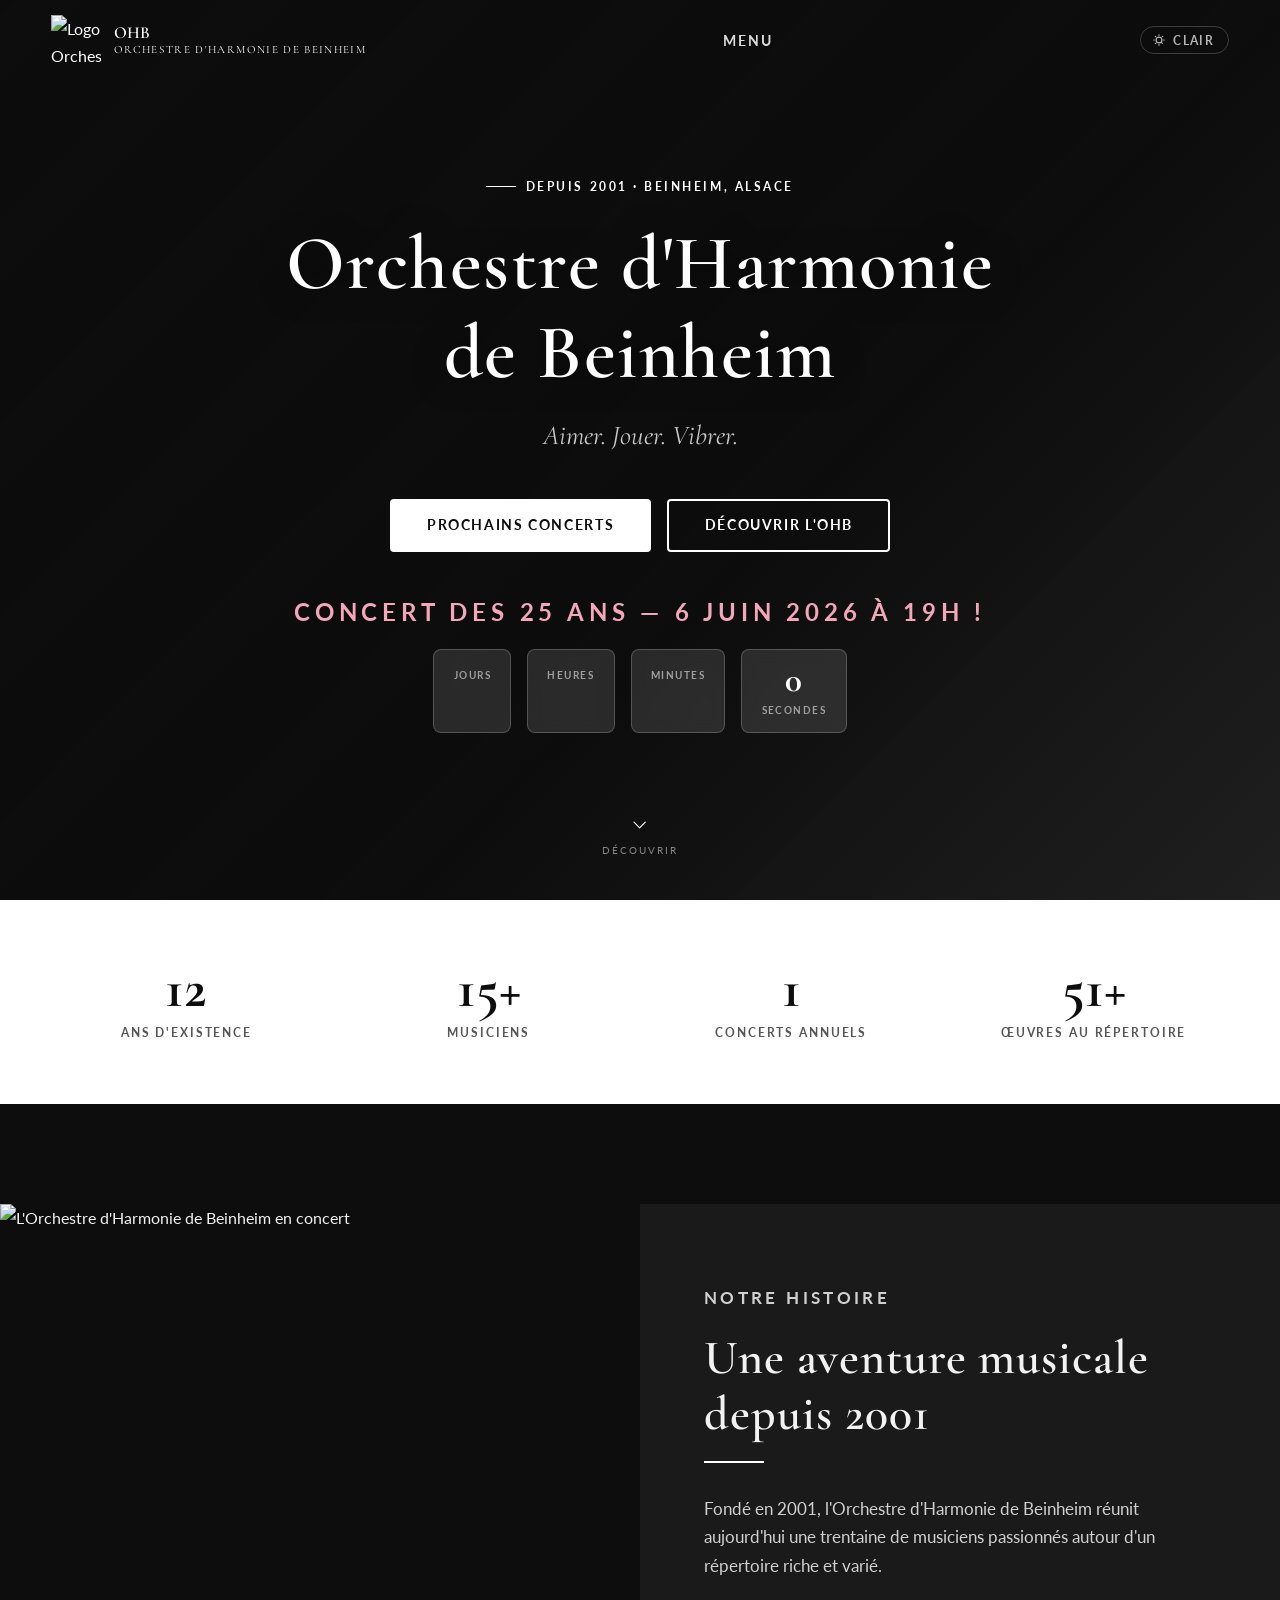
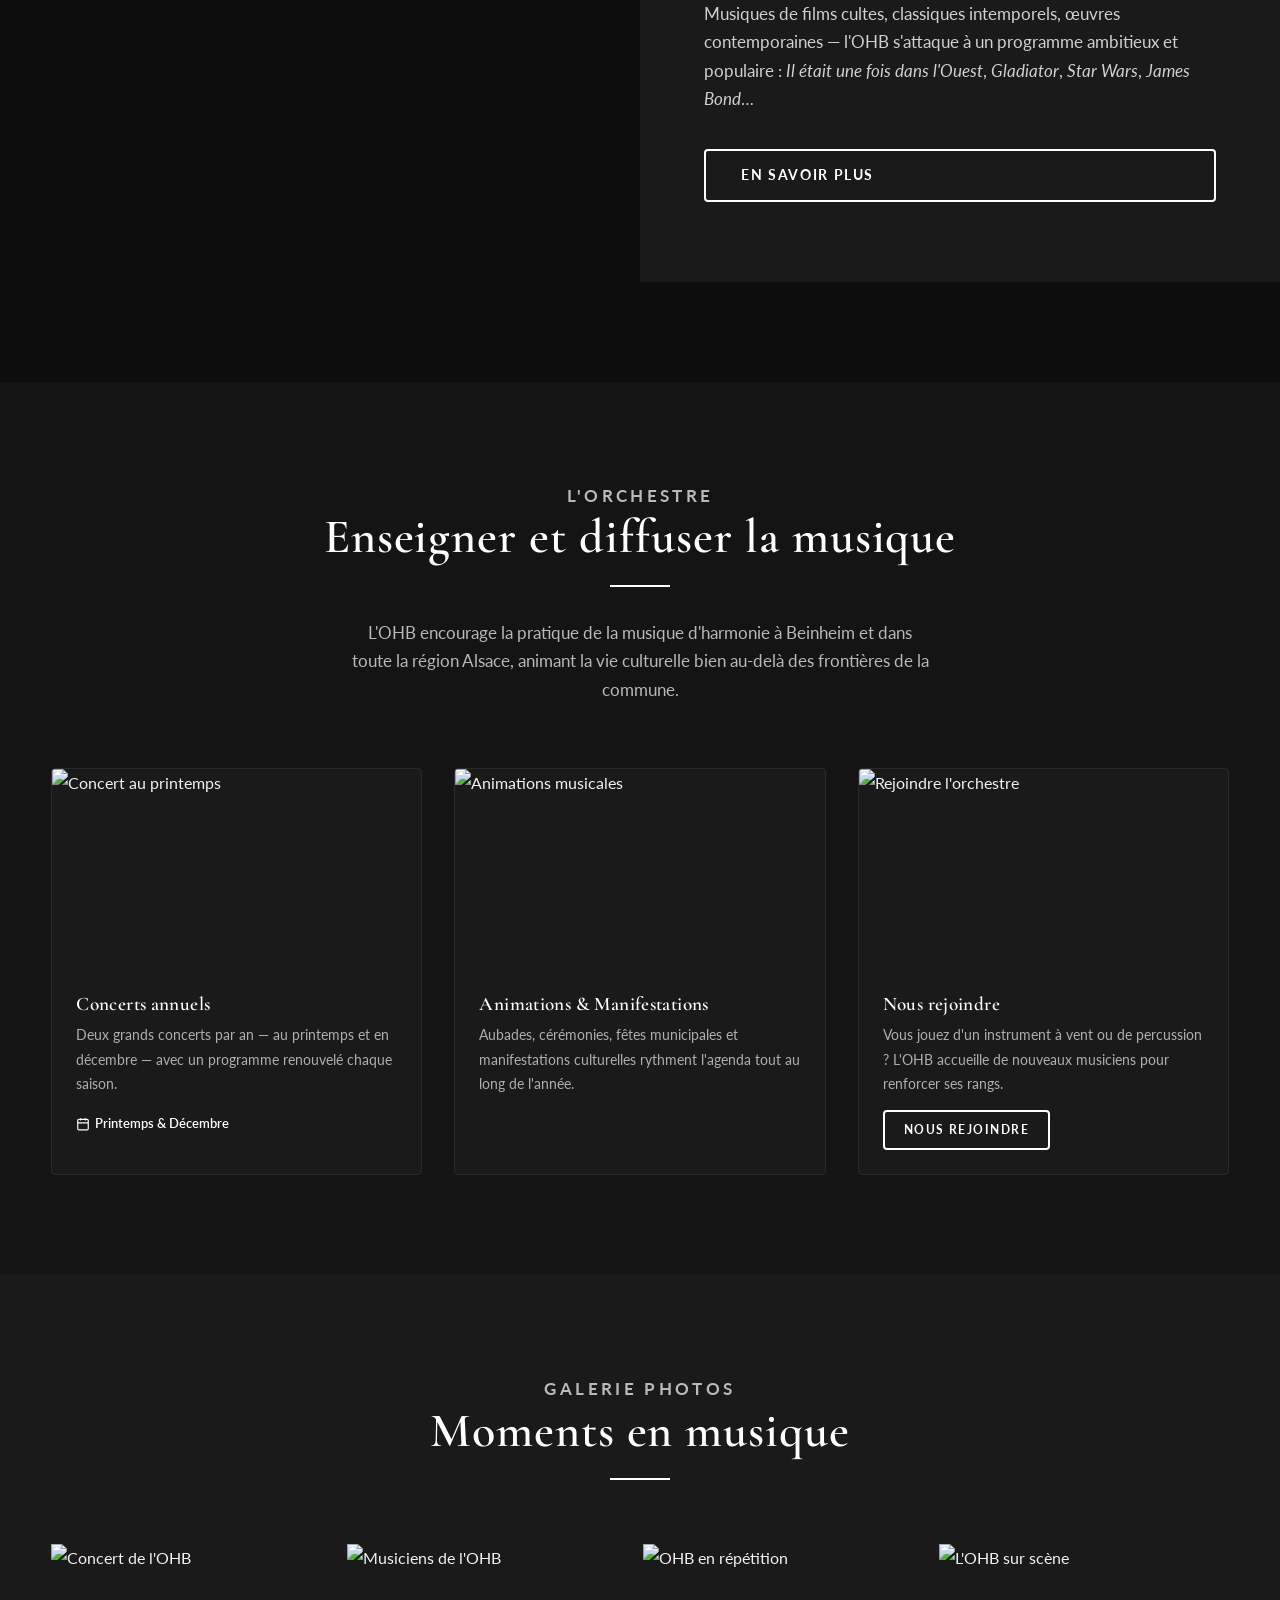
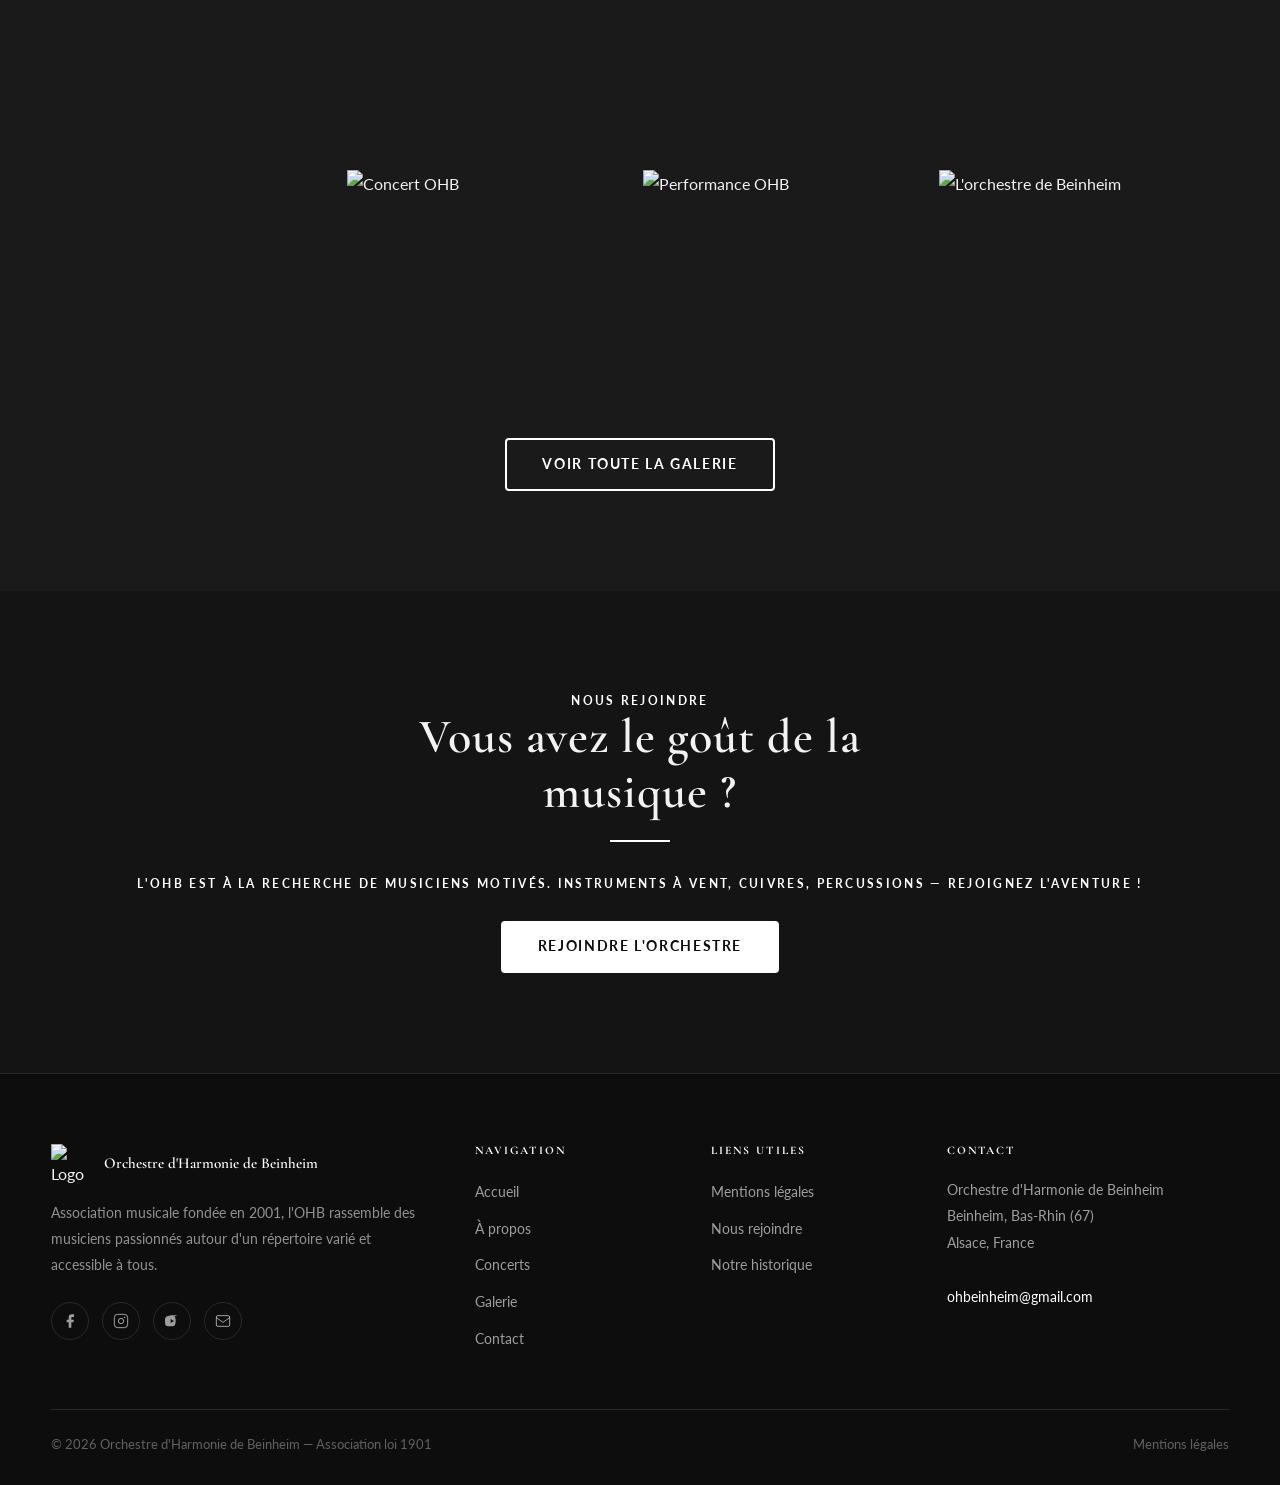
==== html/index.html @ 367e19ec "Adding a counter, centering some elements, etc..." ====
<!DOCTYPE html>
<html lang="fr">
<head>
  <meta charset="UTF-8" />
  <meta name="viewport" content="width=device-width, initial-scale=1.0" />
  <meta name="description" content="Orchestre d'Harmonie de Beinheim – Musique de film, classique et contemporaine depuis 2001. Concerts au printemps et en décembre." />
  <title>Orchestre d'Harmonie de Beinheim</title>
  <link rel="preconnect" href="https://fonts.googleapis.com" />
  <link rel="preconnect" href="https://fonts.gstatic.com" crossorigin />
  <link href="https://fonts.googleapis.com/css2?family=Cormorant+Garamond:ital,wght@0,400;0,600;0,700;1,400;1,600&family=Lato:wght@300;400;700&display=swap" rel="stylesheet" />
  <link rel="stylesheet" href="../css/style.css" />
</head>
<body>

  <!-- NAVIGATION -->
  <nav class="nav" id="nav" aria-label="Navigation principale">
    <div class="nav__inner">
      <a href="index.html" class="nav__logo" aria-label="Accueil OHB">
        <img src="../photos/logo/logo-ohb.png"
             alt="Logo Orchestre d'Harmonie de Beinheim" width="50" height="50" />
        <div class="nav__logo-text">
          OHB
          <span>Orchestre d'Harmonie de Beinheim</span>
        </div>
      </a>
      <ul class="nav__links" role="list">
        
        <li><a href="index.html">Accueil</a></li>
        <li><a href="a-propos.html">À propos</a></li>
        <li><a href="concerts.html">Concerts</a></li>
        <li><a href="oae-oj.html">OAE / OJ</a></li>
        <li><a href="galerie.html">Galerie</a></li>
        <li><a href="benevoles.html">Bénévoles</a></li>
        <li><a href="partenaires.html">Partenaires</a></li>
        <li><a href="dossier-presse.html">Dossier de presse</a></li>
        <li><a href="contact.html">Contact</a></li>
      
      </ul>
      <button class="nav__burger" id="navBurger" aria-label="Menu" aria-expanded="false"></button>

      <button class="theme-toggle" id="themeToggle" aria-label="Changer le thème"><svg id="themeIcon" xmlns="http://www.w3.org/2000/svg" width="14" height="14" fill="none" viewBox="0 0 24 24" 
        stroke-width="2" stroke="currentColor"><path stroke-linecap="round" stroke-linejoin="round" d="M12 3v1m0 16v1m9-9h-1M4 12H3m15.364-6.364-.707.707M6.343 17.657l-.707.707M17.657 17.657l-.707-
        .707M6.343 6.343l-.707-.707M12 7a5 5 0 100 10A5 5 0 0012 7z"/></svg><span id="themeLabel">Clair</span>
      </button>

    </div>
  </nav>
  <div class="nav__mobile" id="mobileMenu" role="dialog" aria-label="Menu mobile">
    <ul>
      
      <li><a href="index.html">Accueil</a></li>
      <li><a href="a-propos.html">À propos</a></li>
      <li><a href="concerts.html">Concerts</a></li>
      <li><a href="oae-oj.html">OAE / OJ</a></li>
      <li><a href="galerie.html">Galerie</a></li>
      <li><a href="benevoles.html">Bénévoles</a></li>
      <li><a href="partenaires.html">Partenaires</a></li>
      <li><a href="dossier-presse.html">Dossier de presse</a></li>
      <li><a href="contact.html">Contact</a></li>
      <li><a href="mentions-legales.html">Mentions légales</a></li>
    
    </ul>
  </div>

  <!-- HERO -->
  <section class="hero" aria-label="Bannière principale">
    <div class="hero__bg" role="img" aria-label="Orchestre en concert"></div>
    <div class="hero__overlay"></div>
    <div class="container">
      <div class="hero__content" style="width:100%;max-width:100%;text-align:center;align-items:center">
        <p class="hero__tag">Depuis 2001 · Beinheim, Alsace</p>
        <h1>Orchestre d'Harmonie<br>de Beinheim</h1>
        <p class="hero__sub">Aimer. Jouer. Vibrer.</p>
        <div class="hero__ctas" style="justify-content:center">
          <a href="concerts.html" class="btn btn--filled">Prochains concerts</a>
          <a href="a-propos.html" class="btn">Découvrir l'OHB</a>
        </div>

        <div id="countdown-hero" style="margin-top:2.5rem;text-align:center">
          <p style="font-size:1.5rem;font-weight:700;letter-spacing:.2em;text-transform:uppercase;
                     color:#F4A7B9;margin-bottom:1rem">
             Concert des 25 ans — 6 juin 2026 à 19h !
          </p>
          <div style="display:flex;gap:1rem;flex-wrap:wrap;justify-content:center">
            <div style="background:rgba(255,255,255,.12);backdrop-filter:blur(8px);border:1px solid rgba(255,255,255,.2);
                        border-radius:8px;padding:.8rem 1.2rem;min-width:70px;text-align:center">
              <div id="cd-jours" style="font-family:var(--ff-display);font-size:2.2rem;font-weight:700;
                                        color:#fff;line-height:1">0</div>
              <div style="font-size:.62rem;font-weight:700;letter-spacing:.15em;text-transform:uppercase;
                          color:rgba(255,255,255,.55);margin-top:.3rem">Jours</div>
            </div>
            <div style="background:rgba(255,255,255,.12);backdrop-filter:blur(8px);border:1px solid rgba(255,255,255,.2);
                        border-radius:8px;padding:.8rem 1.2rem;min-width:70px;text-align:center">
              <div id="cd-heures" style="font-family:var(--ff-display);font-size:2.2rem;font-weight:700;
                                         color:#fff;line-height:1">0</div>
              <div style="font-size:.62rem;font-weight:700;letter-spacing:.15em;text-transform:uppercase;
                          color:rgba(255,255,255,.55);margin-top:.3rem">Heures</div>
            </div>
            <div style="background:rgba(255,255,255,.12);backdrop-filter:blur(8px);border:1px solid rgba(255,255,255,.2);
                        border-radius:8px;padding:.8rem 1.2rem;min-width:70px;text-align:center">
              <div id="cd-minutes" style="font-family:var(--ff-display);font-size:2.2rem;font-weight:700;
                                          color:#fff;line-height:1">0</div>
              <div style="font-size:.62rem;font-weight:700;letter-spacing:.15em;text-transform:uppercase;
                          color:rgba(255,255,255,.55);margin-top:.3rem">Minutes</div>
            </div>
            <div style="background:rgba(255,255,255,.12);backdrop-filter:blur(8px);border:1px solid rgba(255,255,255,.2);
                        border-radius:8px;padding:.8rem 1.2rem;min-width:70px;text-align:center">
              <div id="cd-secondes" style="font-family:var(--ff-display);font-size:2.2rem;font-weight:700;
                                           color:#fff;line-height:1">0</div>
              <div style="font-size:.62rem;font-weight:700;letter-spacing:.15em;text-transform:uppercase;
                          color:rgba(255,255,255,.55);margin-top:.3rem">Secondes</div>
            </div>
        </div>

      </div>
    </div>
    <div class="hero__scroll" aria-hidden="true">
      <svg xmlns="http://www.w3.org/2000/svg" width="18" height="18" fill="none" viewBox="0 0 24 24" stroke-width="1.5" stroke="currentColor"><path stroke-linecap="round" stroke-linejoin="round" d="M19.5 8.25l-7.5 7.5-7.5-7.5"/></svg>
      Découvrir
    </div>
  </section>

  <!-- STATS -->
  <div class="stats">
    <div class="container">
      <div class="stats__grid">
        <div><div class="stat__num" data-target="25" data-suffix="">0</div><div class="stat__label">Ans d'existence</div></div>
        <div><div class="stat__num" data-target="30" data-suffix="+">0</div><div class="stat__label">Musiciens</div></div>
        <div><div class="stat__num" data-target="2" data-suffix="">0</div><div class="stat__label">Concerts annuels</div></div>
        <div><div class="stat__num" data-target="100" data-suffix="+">0</div><div class="stat__label">Œuvres au répertoire</div></div>
      </div>
    </div>
  </div>

  <!-- NOTRE HISTOIRE -->
  <section class="section about-strip" aria-labelledby="histoire-title">
    <div class="about-strip__img">
      <img src="../photos/concerts/concert-01.jpg"
           alt="L'Orchestre d'Harmonie de Beinheim en concert" loading="lazy" />
    </div>
    <div class="about-strip__content">
      <p class="label">Notre histoire</p>
      <h2 id="histoire-title">Une aventure musicale<br>depuis 2001</h2>
      <div class="divider"></div>
      <p>Fondé en 2001, l'Orchestre d'Harmonie de Beinheim réunit aujourd'hui une trentaine de musiciens passionnés autour d'un répertoire riche et varié.</p>
      <p>Musiques de films cultes, classiques intemporels, œuvres contemporaines — l'OHB s'attaque à un programme ambitieux et populaire : <em>Il était une fois dans l'Ouest</em>, <em>Gladiator</em>, <em>Star Wars</em>, <em>James Bond</em>…</p>
      <a href="a-propos.html" class="btn" style="margin-top:1rem">En savoir plus</a>
    </div>
  </section>

  <!-- L'ORCHESTRE -->
  <section class="section section--dark" aria-labelledby="orchestre-title">
    <div class="container">
      <div class="section-header fade-up">
        <p class="label">L'Orchestre</p>
        <h2 id="orchestre-title">Enseigner et diffuser la musique</h2>
        <div class="divider divider--center"></div>
        <p>L'OHB encourage la pratique de la musique d'harmonie à Beinheim et dans toute la région Alsace, animant la vie culturelle bien au-delà des frontières de la commune.</p>
      </div>
      <div class="concerts-preview">
        <article class="concert-card fade-up">
          <div class="concert-card__img">
            <img src="../photos/concerts/concert-05.jpg"
                 alt="Concert au printemps" loading="lazy" />
          </div>
          <div class="concert-card__body">
            <h3>Concerts annuels</h3>
            <p>Deux grands concerts par an — au printemps et en décembre — avec un programme renouvelé chaque saison.</p>
            <div class="concert-card__meta">
              <span>
                <svg xmlns="http://www.w3.org/2000/svg" width="14" height="14" fill="none" viewBox="0 0 24 24" stroke-width="2" stroke="currentColor" aria-hidden="true"><rect x="3" y="4" width="18" height="18" rx="2" ry="2"/><line x1="16" y1="2" x2="16" y2="6"/><line x1="8" y1="2" x2="8" y2="6"/><line x1="3" y1="10" x2="21" y2="10"/></svg>
                Printemps &amp; Décembre
              </span>
            </div>
          </div>
        </article>
        <article class="concert-card fade-up">
          <div class="concert-card__img">
            <img src="../photos/concerts/concert-03.jpg"
                 alt="Animations musicales" loading="lazy" />
          </div>
          <div class="concert-card__body">
            <h3>Animations &amp; Manifestations</h3>
            <p>Aubades, cérémonies, fêtes municipales et manifestations culturelles rythment l'agenda tout au long de l'année.</p>
          </div>
        </article>
        <article class="concert-card fade-up">
          <div class="concert-card__img">
            <img src="../photos/concerts/concert-06.jpg"
                 alt="Rejoindre l'orchestre" loading="lazy" />
          </div>
          <div class="concert-card__body">
            <h3>Nous rejoindre</h3>
            <p>Vous jouez d'un instrument à vent ou de percussion ? L'OHB accueille de nouveaux musiciens pour renforcer ses rangs.</p>
            <a href="a-propos.html#recrutement" class="btn" style="margin-top:.8rem;font-size:.75rem;padding:.5rem 1.2rem">Nous rejoindre</a>
          </div>
        </article>
      </div>
    </div>
  </section>

  <!-- GALERIE APERCU -->
  <section class="section section--dark2" aria-labelledby="galerie-title">
    <div class="container">
      <div class="section-header fade-up">
        <p class="label">Galerie photos</p>
        <h2 id="galerie-title">Moments en musique</h2>
        <div class="divider divider--center"></div>
      </div>
      <div class="gallery-grid" role="list">
        <div class="gallery-item" role="listitem"><img src="../photos/concerts/concert-04.jpg" alt="Concert de l'OHB" loading="lazy" /><div class="gallery-item__overlay" aria-hidden="true"><svg xmlns="http://www.w3.org/2000/svg" width="28" height="28" fill="none" viewBox="0 0 24 24" stroke-width="1.5" stroke="currentColor"><circle cx="11" cy="11" r="8"/><path d="m21 21-4.35-4.35"/><path stroke-linecap="round" d="M11 8v6M8 11h6"/></svg></div></div>
        <div class="gallery-item" role="listitem"><img src="../photos/concerts/concert-02.jpg" alt="Musiciens de l'OHB" loading="lazy" /><div class="gallery-item__overlay" aria-hidden="true"><svg xmlns="http://www.w3.org/2000/svg" width="28" height="28" fill="none" viewBox="0 0 24 24" stroke-width="1.5" stroke="currentColor"><circle cx="11" cy="11" r="8"/><path d="m21 21-4.35-4.35"/><path stroke-linecap="round" d="M11 8v6M8 11h6"/></svg></div></div>
        <div class="gallery-item" role="listitem"><img src="../photos/galerie/galerie-01.jpg" alt="OHB en répétition" loading="lazy" /><div class="gallery-item__overlay" aria-hidden="true"><svg xmlns="http://www.w3.org/2000/svg" width="28" height="28" fill="none" viewBox="0 0 24 24" stroke-width="1.5" stroke="currentColor"><circle cx="11" cy="11" r="8"/><path d="m21 21-4.35-4.35"/><path stroke-linecap="round" d="M11 8v6M8 11h6"/></svg></div></div>
        <div class="gallery-item" role="listitem"><img src="../photos/galerie/galerie-02.jpg" alt="L'OHB sur scène" loading="lazy" /><div class="gallery-item__overlay" aria-hidden="true"><svg xmlns="http://www.w3.org/2000/svg" width="28" height="28" fill="none" viewBox="0 0 24 24" stroke-width="1.5" stroke="currentColor"><circle cx="11" cy="11" r="8"/><path d="m21 21-4.35-4.35"/><path stroke-linecap="round" d="M11 8v6M8 11h6"/></svg></div></div>
        <div class="gallery-item" role="listitem"><img src="../photos/galerie/galerie-03.jpg" alt="Concert OHB" loading="lazy" /><div class="gallery-item__overlay" aria-hidden="true"><svg xmlns="http://www.w3.org/2000/svg" width="28" height="28" fill="none" viewBox="0 0 24 24" stroke-width="1.5" stroke="currentColor"><circle cx="11" cy="11" r="8"/><path d="m21 21-4.35-4.35"/><path stroke-linecap="round" d="M11 8v6M8 11h6"/></svg></div></div>
        <div class="gallery-item" role="listitem"><img src="../photos/galerie/galerie-04.jpg" alt="Performance OHB" loading="lazy" /><div class="gallery-item__overlay" aria-hidden="true"><svg xmlns="http://www.w3.org/2000/svg" width="28" height="28" fill="none" viewBox="0 0 24 24" stroke-width="1.5" stroke="currentColor"><circle cx="11" cy="11" r="8"/><path d="m21 21-4.35-4.35"/><path stroke-linecap="round" d="M11 8v6M8 11h6"/></svg></div></div>
        <div class="gallery-item" role="listitem"><img src="../photos/galerie/galerie-05.jpg" alt="L'orchestre de Beinheim" loading="lazy" /><div class="gallery-item__overlay" aria-hidden="true"><svg xmlns="http://www.w3.org/2000/svg" width="28" height="28" fill="none" viewBox="0 0 24 24" stroke-width="1.5" stroke="currentColor"><circle cx="11" cy="11" r="8"/><path d="m21 21-4.35-4.35"/><path stroke-linecap="round" d="M11 8v6M8 11h6"/></svg></div></div>
      </div>
      <div style="text-align:center;margin-top:3rem" class="fade-up">
        <a href="galerie.html" class="btn">Voir toute la galerie</a>
      </div>
    </div>
  </section>

  <!-- CTA RECRUTEMENT -->
  <section class="section section--dark">
    <div class="container fade-up" style="text-align:center">
      <p class="label">Nous rejoindre</p>
      <h2 style="max-width:500px;margin:0 auto">Vous avez le goût de la musique ?</h2>
      <div class="divider divider--center"></div>
      <p class="label">L'OHB est à la recherche de musiciens motivés. Instruments à vent, cuivres, percussions — rejoignez l'aventure !</p><br>
      <a href="a-propos.html#recrutement" class="btn btn--filled">Rejoindre l'orchestre</a>
    </div>
  </section>

  <!-- LIGHTBOX -->
  <div class="lightbox" id="lightbox" role="dialog" aria-modal="true" aria-label="Visionneuse photo">
    <button class="lightbox__close" id="lbClose" aria-label="Fermer">✕</button>
    <button class="lightbox__prev" id="lbPrev" aria-label="Photo précédente">&#8592;</button>
    <img class="lightbox__img" id="lbImg" src="" alt="Photo agrandie" />
    <button class="lightbox__next" id="lbNext" aria-label="Photo suivante">&#8594;</button>
  </div>

  <!-- FOOTER -->
  <footer class="footer">
    <div class="container">
      <div class="footer__grid">
        <div class="footer__brand">
          <div class="footer__logo">
            <img src="../photos/logo/logo-ohb.png" alt="Logo OHB" width="40" height="40" />
            <span class="footer__logo-text">Orchestre d'Harmonie de Beinheim</span>
          </div>
          <p>Association musicale fondée en 2001, l'OHB rassemble des musiciens passionnés autour d'un répertoire varié et accessible à tous.</p>
          <div class="footer__socials">
            <a href="https://www.facebook.com/OHBeinheim/" class="footer__social-link" aria-label="Facebook"><svg xmlns="http://www.w3.org/2000/svg" width="16" height="16" fill="currentColor" viewBox="0 0 24 24" aria-hidden="true"><path d="M18 2h-3a5 5 0 00-5 5v3H7v4h3v8h4v-8h3l1-4h-4V7a1 1 0 011-1h3z"/></svg></a>
            <a href="https://www.instagram.com/ohbeinheim/" class="footer__social-link" aria-label="Instagram"><svg xmlns="http://www.w3.org/2000/svg" width="16" height="16" fill="none" viewBox="0 0 24 24" stroke-width="1.5" stroke="currentColor" aria-hidden="true"><rect x="2" y="2" width="20" height="20" rx="5"/><circle cx="12" cy="12" r="4"/><circle cx="17.5" cy="6.5" r=".5" fill="currentColor"/></svg></a>
            <a href="https://www.youtube.com/@orchestredharmoniedebeinhe8247" class="footer__social-link" aria-label="YouTube"><svg xmlns="http://www.w3.org/2000/svg" width="16" height="16" fill="currentColor" viewBox="0 0 24 24" aria-hidden="true"><path d="M19.8 4.2c-1.1-.8-2.3-.8-5.8-.8s-4.7 0-5.8.8C2.3 5 1.5 6.7 1.5 12s.8 7 2.2 7c1.1.8 2.3.8 5.8.8s4.7 0 5.8-.8c1.4-.8 2.2-3.6 2.2-7s-.8-7-2.2-7zM10 15V9l5 3-5 3z"/></svg></a>
            <a href="mailto:ohbeinheim@gmail.com" class="footer__social-link" aria-label="Email"><svg xmlns="http://www.w3.org/2000/svg" width="16" height="16" fill="none" viewBox="0 0 24 24" stroke-width="1.5" stroke="currentColor" aria-hidden="true"><rect x="2" y="4" width="20" height="16" rx="2"/><path d="m22 7-10 7L2 7"/></svg></a>
          </div>
        </div>
        <div>
          <h4>Navigation</h4>
          <ul>
            <li><a href="index.html">Accueil</a></li>
            <li><a href="a-propos.html">À propos</a></li>
            <li><a href="concerts.html">Concerts</a></li>
            <li><a href="galerie.html">Galerie</a></li>
            <li><a href="contact.html">Contact</a></li>
          </ul>
        </div>
        <div>
          <h4>Liens utiles</h4>
          <ul>
            <li><a href="mentions-legales.html">Mentions légales</a></li>
            <li><a href="a-propos.html#recrutement">Nous rejoindre</a></li>
            <li><a href="a-propos.html#historique">Notre historique</a></li>
          </ul>
        </div>
        <div class="footer__address">
          <h4>Contact</h4>
          <p>Orchestre d'Harmonie de Beinheim<br>Beinheim, Bas-Rhin (67)<br>Alsace, France<br><br><a href="mailto:ohbeinheim@gmail.com">ohbeinheim@gmail.com</a></p>
        </div>
      </div>
      <div class="footer__bottom">
        <p>&copy; 2026 Orchestre d'Harmonie de Beinheim — Association loi 1901</p>
        <p><a href="mentions-legales.html">Mentions légales</a></p>
      </div>
    </div>
  </footer>

  <script src="../js/main.js" defer></script>
</body>
</html>
---- css/style.css ----
/* ============================================================
   ORCHESTRE D'HARMONIE DE BEINHEIM — style.css
   Design: Luxe classique / Noir profond + Blanc / Cormorant + Lato
   ============================================================ */

/* ─── 1. VARIABLES & RESET ─────────────────────────────────── */
:root {
  --gold:       #FFFFFF;
  --gold-light: #E8E8E8;
  --gold-pale:  #C8C8C8;
  --noir:       #0D0D0D;
  --dark:       #141414;
  --dark-2:     #1A1A1A;
  --dark-3:     #2A2A2A;
  --mid:        #5A5A5A;
  --light:      #F2F2F2;
  --white:      #FFFFFF;
  --red-accent: #8B1A1A;

  --ff-display: 'Cormorant Garamond', Georgia, serif;
  --ff-body:    'Lato', 'Helvetica Neue', sans-serif;
  --ff-mono:    'Courier New', monospace;

  --shadow-gold: 0 4px 30px rgba(255,255,255,.08);
  --shadow-sm:   0 2px 12px rgba(0,0,0,.4);
  --shadow-lg:   0 8px 40px rgba(0,0,0,.6);

  --radius: 4px;
  --nav-h: 80px;
  --transition: .35s cubic-bezier(.4,0,.2,1);

  /* Variable pour les textes inline rgba(255,255,255,X) */
  --txt-rgb: 255,255,255;
}

*,*::before,*::after { box-sizing: border-box; margin: 0; padding: 0; }

html {
  scroll-behavior: smooth;
  font-size: 16px;
}

body {
  background: var(--noir);
  color: var(--light);
  font-family: var(--ff-body);
  line-height: 1.7;
  overflow-x: hidden;
}

img { max-width: 100%; height: auto; display: block; }
a  { color: var(--gold); text-decoration: none; transition: color var(--transition); }
a:hover { color: var(--gold-light); }

/* ─── 2. TYPOGRAPHY ─────────────────────────────────────────── */
h1,h2,h3,h4,h5 {
  font-family: var(--ff-display);
  font-weight: 600;
  line-height: 1.15;
  letter-spacing: .02em;
}

h1 { font-size: clamp(2.8rem, 6vw, 5.5rem); }
h2 { font-size: clamp(1.9rem, 4vw, 3rem); }
h3 { font-size: clamp(1.3rem, 2.5vw, 1.8rem); }
h4 { font-size: 1.2rem; }

.label {
  font-size: .72rem;
  font-weight: 700;
  letter-spacing: .2em;
  text-transform: uppercase;
  color: var(--gold);
}

/* ─── 3. UTILITY ────────────────────────────────────────────── */
.container {
  width: min(1200px, 92vw);
  margin: 0 auto;
}

.section {
  padding: 100px 0;
}

.section--dark  { background: var(--dark); }
.section--dark2 { background: var(--dark-2); }

.btn {
  display: inline-block;
  padding: .8rem 2.2rem;
  font-family: var(--ff-body);
  font-size: .85rem;
  font-weight: 700;
  letter-spacing: .12em;
  text-transform: uppercase;
  border: 2px solid var(--gold);
  color: var(--gold);
  background: transparent;
  cursor: pointer;
  transition: all var(--transition);
  border-radius: var(--radius);
}
.btn:hover {
  background: var(--gold);
  color: var(--noir);
}
.btn--filled {
  background: var(--gold);
  color: var(--noir);
}
.btn--filled:hover {
  background: var(--gold-light);
  border-color: var(--gold-light);
  color: var(--noir);
}

.divider {
  width: 60px;
  height: 2px;
  background: var(--gold);
  margin: 1.2rem 0 2rem;
}
.divider--center { margin: 1.2rem auto 2rem; }

/* ─── 4. NAVIGATION ─────────────────────────────────────────── */
.nav {
  position: fixed;
  top: 0; left: 0; right: 0;
  z-index: 1000;
  height: var(--nav-h);
  display: flex;
  align-items: center;
  transition: background var(--transition), box-shadow var(--transition);
}
.nav.scrolled {
  background: rgba(13,13,13,.97);
  box-shadow: 0 2px 20px rgba(0,0,0,.5);
}

.nav__inner {
  display: flex;
  align-items: center;
  justify-content: space-between;
  width: min(1200px, 92vw);
  margin: 0 auto;
}

.nav__logo {
  display: flex;
  align-items: center;
  gap: .8rem;
}
.nav__logo img {
  width: 50px;
  height: 50px;
  object-fit: contain;
}
.nav__logo-text {
  font-family: var(--ff-display);
  font-size: 1.05rem;
  font-weight: 600;
  color: var(--white);
  line-height: 1.2;
}
.nav__logo-text span {
  display: block;
  font-size: .7rem;
  font-weight: 400;
  color: var(--gold);
  letter-spacing: .12em;
  text-transform: uppercase;
}

/* Liens desktop — masqués, hamburger partout */
.nav__links {
  display: none;
}

/* Burger — toujours visible */
.nav__burger {
  display: flex;
  flex-direction: row;
  align-items: center;
  gap: 10px;
  cursor: pointer;
  padding: 8px;
  background: none;
  border: none;
  z-index: 1001;
  position: relative;
}
.nav__burger::after {
  content: 'Menu';
  font-family: var(--ff-body);
  font-size: .9rem;
  font-weight: 700;
  letter-spacing: .15em;
  text-transform: uppercase;
  color: rgba(255,255,255,.85);
  transition: color var(--transition);
}
.nav__burger:hover::after,
.nav__burger.open::after {
  color: var(--gold);
}
/* Les spans (les 3 traits) dans leur propre colonne */
.nav__burger__lines {
  display: flex;
  flex-direction: column;
  gap: 5px;
}
.nav__burger span {
  display: block;
  width: 26px;
  height: 2px;
  background: var(--light);
  transition: all var(--transition);
}
.nav__burger.open span:nth-child(1) { transform: rotate(45deg) translate(5px,5px); }
.nav__burger.open span:nth-child(2) { opacity: 0; }
.nav__burger.open span:nth-child(3) { transform: rotate(-45deg) translate(5px,-5px); }

/* Menu plein écran */
.nav__mobile {
  display: none;
  position: fixed;
  top: 0;
  left: 0; right: 0; bottom: 0;
  background: rgba(13,13,13,.98);
  backdrop-filter: blur(12px);
  -webkit-backdrop-filter: blur(12px);
  z-index: 999;
  padding: calc(var(--nav-h) + 2rem) 2rem 3rem;
  overflow-y: auto;
  flex-direction: column;
  justify-content: center;
  align-items: center;
}
.nav__mobile.open {
  display: flex;
}
.nav__mobile ul {
  list-style: none;
  display: flex;
  flex-direction: column;
  gap: 0;
  width: 100%;
  max-width: 420px;
  text-align: center;
}
.nav__mobile li {
  border-bottom: 1px solid rgba(255,255,255,.06);
}
.nav__mobile li:first-child {
  border-top: 1px solid rgba(255,255,255,.06);
}
.nav__mobile a {
  display: block;
  color: rgba(255,255,255,.75);
  font-size: 1rem;
  font-weight: 600;
  letter-spacing: .1em;
  text-transform: uppercase;
  padding: 1.1rem 1rem;
  transition: color var(--transition), background var(--transition), padding-left var(--transition);
}
.nav__mobile a:hover,
.nav__mobile a.active {
  color: var(--gold);
  background: rgba(255,255,255,.03);
  padding-left: 1.5rem;
}

/* Animation d'entrée des items */
.nav__mobile.open li {
  animation: slideInItem .3s ease both;
}
.nav__mobile.open li:nth-child(1)  { animation-delay: .05s; }
.nav__mobile.open li:nth-child(2)  { animation-delay: .09s; }
.nav__mobile.open li:nth-child(3)  { animation-delay: .13s; }
.nav__mobile.open li:nth-child(4)  { animation-delay: .17s; }
.nav__mobile.open li:nth-child(5)  { animation-delay: .21s; }
.nav__mobile.open li:nth-child(6)  { animation-delay: .25s; }
.nav__mobile.open li:nth-child(7)  { animation-delay: .29s; }
.nav__mobile.open li:nth-child(8)  { animation-delay: .33s; }
.nav__mobile.open li:nth-child(9)  { animation-delay: .37s; }
.nav__mobile.open li:nth-child(10) { animation-delay: .41s; }

@keyframes slideInItem {
  from { opacity: 0; transform: translateY(14px); }
  to   { opacity: 1; transform: translateY(0); }
}

/* ─── 5. HERO ────────────────────────────────────────────────── */
.hero {
  position: relative;
  height: 100vh;
  min-height: 600px;
  display: flex;
  align-items: center;
  overflow: hidden;
}

.hero__bg {
  position: absolute;
  inset: 0;
  background-image: url('../photos/concerts/concert-03.jpg');
  background-size: cover;
  background-position: center top;
  filter: brightness(.45);
  transform: scale(1.05);
  animation: heroZoom 12s ease-out forwards;
}
@keyframes heroZoom {
  to { transform: scale(1); }
}

.hero__overlay {
  position: absolute;
  inset: 0;
  background: linear-gradient(135deg, rgba(13,13,13,.7) 0%, rgba(13,13,13,.2) 60%, rgba(255,255,255,.08) 100%);
}

.hero__content {
  position: relative;
  z-index: 2;
  max-width: 800px;
}

.hero__tag {
  display: inline-flex;
  align-items: center;
  gap: .6rem;
  font-size: .72rem;
  font-weight: 700;
  letter-spacing: .22em;
  text-transform: uppercase;
  color: var(--gold);
  margin-bottom: 1.5rem;
  opacity: 0;
  animation: fadeUp .6s .3s ease forwards;
}
.hero__tag::before {
  content: '';
  display: inline-block;
  width: 30px;
  height: 1px;
  background: var(--gold);
}

.hero h1 {
  color: var(--white);
  opacity: 0;
  animation: fadeUp .7s .5s ease forwards;
  text-shadow: 0 2px 30px rgba(0,0,0,.5);
}

.hero__sub {
  font-family: var(--ff-display);
  font-size: clamp(1.2rem, 2.5vw, 1.7rem);
  font-style: italic;
  color: var(--gold-pale);
  margin: 1rem 0 2.5rem;
  opacity: 0;
  animation: fadeUp .7s .7s ease forwards;
}

.hero__ctas {
  display: flex;
  gap: 1rem;
  flex-wrap: wrap;
  opacity: 0;
  animation: fadeUp .7s .9s ease forwards;
}

.hero__scroll {
  position: absolute;
  bottom: 2.5rem;
  left: 50%;
  transform: translateX(-50%);
  display: flex;
  flex-direction: column;
  align-items: center;
  gap: .5rem;
  font-size: .65rem;
  letter-spacing: .2em;
  text-transform: uppercase;
  color: rgba(255,255,255,.5);
  animation: bounce 2s 2s infinite;
}
.hero__scroll svg { stroke: var(--gold); }
@keyframes bounce {
  0%,100% { transform: translateX(-50%) translateY(0); }
  50%      { transform: translateX(-50%) translateY(8px); }
}

/* ─── 6. SECTION HEADERS ─────────────────────────────────────── */
.section-header {
  text-align: center;
  margin-bottom: 4rem;
}
.section-header h2 { color: var(--white); }
.section-header p {
  max-width: 580px;
  margin: 0 auto;
  color: rgba(255,255,255,.7);
  font-size: 1.05rem;
}

/* ─── 7. ABOUT STRIP ─────────────────────────────────────────── */
.about-strip {
  display: grid;
  grid-template-columns: 1fr 1fr;
  gap: 0;
  min-height: 580px;
}
.about-strip__img {
  position: relative;
  overflow: hidden;
}
.about-strip__img img {
  width: 100%;
  height: 100%;
  object-fit: cover;
  transition: transform .8s ease;
}
.about-strip__img:hover img { transform: scale(1.04); }
.about-strip__content {
  padding: 5rem 4rem;
  background: var(--dark-2);
  display: flex;
  flex-direction: column;
  justify-content: center;
}
.about-strip__content p {
  color: rgba(255,255,255,.8);
  margin-bottom: 1.2rem;
  font-size: 1.05rem;
}

/* ─── 8. STATS ───────────────────────────────────────────────── */
.stats {
  background: var(--gold);
  padding: 60px 0;
}
.stats__grid {
  display: grid;
  grid-template-columns: repeat(4,1fr);
  gap: 2rem;
  text-align: center;
}
.stat__num {
  font-family: var(--ff-display);
  font-size: 3.5rem;
  font-weight: 700;
  color: var(--noir);
  line-height: 1;
}
.stat__label {
  font-size: .78rem;
  font-weight: 700;
  letter-spacing: .15em;
  text-transform: uppercase;
  color: rgba(13,13,13,.7);
  margin-top: .4rem;
}

/* ─── 9. UPCOMING CONCERTS ───────────────────────────────────── */
.concerts-preview {
  display: grid;
  grid-template-columns: repeat(auto-fit, minmax(300px,1fr));
  gap: 2rem;
}

.concert-card {
  background: var(--dark-2);
  border: 1px solid var(--dark-3);
  border-radius: var(--radius);
  overflow: hidden;
  transition: transform var(--transition), box-shadow var(--transition), border-color var(--transition);
}
.concert-card:hover {
  transform: translateY(-6px);
  box-shadow: var(--shadow-gold);
  border-color: var(--gold);
}
.concert-card__img {
  position: relative;
  height: 200px;
  overflow: hidden;
}
.concert-card__img img {
  width: 100%;
  height: 100%;
  object-fit: cover;
  transition: transform .6s ease;
}
.concert-card:hover .concert-card__img img { transform: scale(1.06); }
.concert-card__date {
  position: absolute;
  top: 1rem;
  left: 1rem;
  background: var(--gold);
  color: var(--noir);
  padding: .3rem .8rem;
  font-size: .75rem;
  font-weight: 700;
  letter-spacing: .1em;
  text-transform: uppercase;
  border-radius: var(--radius);
}
.concert-card__body { padding: 1.5rem; }
.concert-card__body h3 { color: var(--white); font-size: 1.2rem; margin-bottom: .5rem; }
.concert-card__body p { color: rgba(255,255,255,.65); font-size: .9rem; }
.concert-card__meta {
  display: flex;
  gap: 1rem;
  margin-top: 1rem;
  font-size: .8rem;
  color: var(--gold);
  font-weight: 600;
}
.concert-card__meta span { display: flex; align-items: center; gap: .3rem; }

/* ─── 10. GALLERY GRID ───────────────────────────────────────── */
.gallery-grid {
  display: grid;
  grid-template-columns: repeat(4, 1fr);
  grid-auto-rows: 220px;
  gap: 6px;
}
.gallery-item {
  position: relative;
  overflow: hidden;
  cursor: pointer;
}
.gallery-item:nth-child(3n+1):nth-child(-n+3) { grid-row: span 2; }
.gallery-item img {
  width: 100%;
  height: 100%;
  object-fit: cover;
  transition: transform .6s ease;
}
.gallery-item:hover img { transform: scale(1.08); }
.gallery-item__overlay {
  position: absolute;
  inset: 0;
  background: rgba(13,13,13,.5);
  opacity: 0;
  display: flex;
  align-items: center;
  justify-content: center;
  transition: opacity var(--transition);
}
.gallery-item:hover .gallery-item__overlay { opacity: 1; }
.gallery-item__overlay svg { stroke: var(--white); }

/* ─── 11. LIGHTBOX ───────────────────────────────────────────── */
.lightbox {
  display: none;
  position: fixed;
  inset: 0;
  z-index: 2000;
  background: rgba(0,0,0,.95);
  align-items: center;
  justify-content: center;
  padding: 2rem;
}
.lightbox.open { display: flex; }
.lightbox__img {
  max-width: 90vw;
  max-height: 85vh;
  object-fit: contain;
  border: 1px solid var(--dark-3);
  border-radius: var(--radius);
  animation: fadeIn .3s ease;
}
@keyframes fadeIn { from { opacity:0; transform:scale(.96); } to { opacity:1; transform:scale(1); } }
.lightbox__close {
  position: absolute;
  top: 1.5rem; right: 1.5rem;
  background: none;
  border: 1px solid rgba(255,255,255,.2);
  color: var(--white);
  font-size: 1.5rem;
  width: 44px; height: 44px;
  border-radius: 50%;
  cursor: pointer;
  display: flex;
  align-items: center;
  justify-content: center;
  transition: all var(--transition);
}
.lightbox__close:hover { background: var(--gold); border-color: var(--gold); color: var(--noir); }
.lightbox__prev,
.lightbox__next {
  position: absolute;
  top: 50%;
  transform: translateY(-50%);
  background: rgba(255,255,255,.06);
  border: 1px solid rgba(255,255,255,.15);
  color: var(--white);
  width: 50px; height: 50px;
  border-radius: 50%;
  cursor: pointer;
  font-size: 1.2rem;
  display: flex;
  align-items: center;
  justify-content: center;
  transition: all var(--transition);
}
.lightbox__prev { left: 1rem; }
.lightbox__next { right: 1rem; }
.lightbox__prev:hover,
.lightbox__next:hover { background: var(--gold); border-color: var(--gold); color: var(--noir); }

/* ─── 12. HISTOIRE TIMELINE ──────────────────────────────────── */
.timeline {
  position: relative;
  max-width: 750px;
  margin: 0 auto;
}
.timeline::before {
  content: '';
  position: absolute;
  left: 20px;
  top: 0; bottom: 0;
  width: 1px;
  background: linear-gradient(to bottom, transparent, var(--gold), transparent);
}
.timeline-item {
  display: flex;
  gap: 2rem;
  margin-bottom: 3.5rem;
  padding-left: .5rem;
  opacity: 0;
  transform: translateX(-20px);
  transition: opacity .6s ease, transform .6s ease;
}
.timeline-item.visible {
  opacity: 1;
  transform: translateX(0);
}
.timeline-dot {
  position: relative;
  flex-shrink: 0;
  width: 40px;
  height: 40px;
  background: var(--dark-2);
  border: 2px solid var(--gold);
  border-radius: 50%;
  display: flex;
  align-items: center;
  justify-content: center;
}
.timeline-dot::before {
  content: '';
  width: 10px; height: 10px;
  background: var(--gold);
  border-radius: 50%;
}
.timeline-year {
  font-family: var(--ff-display);
  font-size: 2rem;
  color: var(--gold);
  font-weight: 700;
  line-height: 1;
  min-width: 80px;
}
.timeline-content h4 { color: var(--white); margin-bottom: .4rem; }
.timeline-content p { color: rgba(255,255,255,.7); font-size: .95rem; }

/* ─── 13. RECRUTEMENT ────────────────────────────────────────── */
.recrutement {
  background: var(--dark-2);
  border: 1px solid var(--dark-3);
  border-radius: var(--radius);
  padding: 3rem;
  display: grid;
  grid-template-columns: 1fr 1fr;
  gap: 3rem;
  align-items: center;
}
.instruments-list {
  display: flex;
  flex-wrap: wrap;
  gap: .6rem;
  margin-top: 1rem;
}
.instruments-list span {
  background: var(--dark-3);
  border: 1px solid rgba(255,255,255,.3);
  color: var(--gold);
  padding: .3rem .9rem;
  font-size: .78rem;
  font-weight: 600;
  letter-spacing: .08em;
  border-radius: 20px;
}

/* ─── 14. CONTACT FORM ───────────────────────────────────────── */
.contact-grid {
  display: grid;
  grid-template-columns: 1fr 1.5fr;
  gap: 4rem;
  align-items: start;
}
.contact-info h3 { color: var(--white); margin-bottom: 1.5rem; }
.contact-info-item {
  display: flex;
  gap: 1rem;
  margin-bottom: 1.5rem;
  color: rgba(255,255,255,.75);
}
.contact-info-item svg { flex-shrink: 0; stroke: var(--gold); margin-top: 3px; }

.form-group { margin-bottom: 1.4rem; }
.form-group label {
  display: block;
  font-size: .78rem;
  font-weight: 700;
  letter-spacing: .1em;
  text-transform: uppercase;
  color: rgba(255,255,255,.6);
  margin-bottom: .5rem;
}
.form-group input,
.form-group textarea,
.form-group select {
  width: 100%;
  background: var(--dark-2);
  border: 1px solid var(--dark-3);
  color: var(--light);
  padding: .85rem 1rem;
  font-family: var(--ff-body);
  font-size: 1rem;
  border-radius: var(--radius);
  transition: border-color var(--transition), box-shadow var(--transition);
  outline: none;
}
.form-group input:focus,
.form-group textarea:focus,
.form-group select:focus {
  border-color: var(--gold);
  box-shadow: 0 0 0 3px rgba(255,255,255,.12);
}
.form-group textarea { resize: vertical; min-height: 130px; }
.form-group .error {
  font-size: .78rem;
  color: #e55; margin-top: .3rem;
  display: none;
}
.form-group.has-error input,
.form-group.has-error textarea { border-color: #e55; }
.form-group.has-error .error { display: block; }
.form-success {
  display: none;
  background: rgba(255,255,255,.1);
  border: 1px solid var(--gold);
  color: var(--gold);
  padding: 1rem 1.5rem;
  border-radius: var(--radius);
  text-align: center;
  margin-top: 1rem;
}

/* ─── 15. FOOTER ─────────────────────────────────────────────── */
.footer {
  background: var(--noir);
  border-top: 1px solid var(--dark-3);
  padding: 70px 0 30px;
}
.footer__grid {
  display: grid;
  grid-template-columns: 2fr 1fr 1fr 1.5fr;
  gap: 3rem;
  margin-bottom: 3rem;
}
.footer__brand p { color: rgba(255,255,255,.55); font-size: .9rem; margin: 1rem 0 1.5rem; line-height: 1.8; }
.footer__logo {
  display: flex;
  align-items: center;
  gap: .8rem;
  margin-bottom: .5rem;
}
.footer__logo img { width: 40px; height: 40px; object-fit: contain; }
.footer__logo-text {
  font-family: var(--ff-display);
  font-size: .95rem;
  font-weight: 600;
  color: var(--white);
}
.footer h4 {
  font-size: .72rem;
  font-weight: 700;
  letter-spacing: .18em;
  text-transform: uppercase;
  color: var(--gold);
  margin-bottom: 1.2rem;
}
.footer ul { list-style: none; }
.footer ul li { margin-bottom: .6rem; }
.footer ul li a { color: rgba(255,255,255,.6); font-size: .88rem; transition: color var(--transition); }
.footer ul li a:hover { color: var(--gold); }
.footer__address p { color: rgba(255,255,255,.6); font-size: .88rem; line-height: 1.9; }
.footer__socials {
  display: flex;
  gap: .8rem;
  margin-top: 1.2rem;
}
.footer__social-link {
  width: 38px; height: 38px;
  border: 1px solid var(--dark-3);
  border-radius: 50%;
  display: flex;
  align-items: center;
  justify-content: center;
  color: rgba(255,255,255,.6);
  transition: all var(--transition);
}
.footer__social-link:hover {
  border-color: var(--gold);
  color: var(--gold);
  background: rgba(255,255,255,.08);
}
.footer__bottom {
  border-top: 1px solid var(--dark-3);
  padding-top: 1.5rem;
  display: flex;
  justify-content: space-between;
  align-items: center;
  font-size: .8rem;
  color: rgba(255,255,255,.35);
}
.footer__bottom a { color: rgba(255,255,255,.35); }
.footer__bottom a:hover { color: var(--gold); }

/* ─── 16. PAGE HERO (inner pages) ───────────────────────────── */
.page-hero {
  height: 40vh;
  min-height: 320px;
  position: relative;
  display: flex;
  align-items: flex-end;
  padding-bottom: 3rem;
  overflow: hidden;
}
.page-hero__bg {
  position: absolute;
  inset: 0;
  background-size: cover;
  background-position: center;
  filter: brightness(.35);
}
.page-hero__overlay {
  position: absolute;
  inset: 0;
  background: linear-gradient(to top, rgba(13,13,13,.9) 0%, transparent 60%);
}
.page-hero__content { position: relative; z-index: 2; }
.page-hero h1 { color: var(--white); }

/* ─── 17. CONCERTS PAGE ──────────────────────────────────────── */
.concerts-tabs {
  display: flex;
  gap: .5rem;
  margin-bottom: 3rem;
  border-bottom: 1px solid var(--dark-3);
  padding-bottom: .5rem;
}
.tab-btn {
  background: none;
  border: none;
  color: rgba(255,255,255,.5);
  font-family: var(--ff-body);
  font-size: .82rem;
  font-weight: 700;
  letter-spacing: .12em;
  text-transform: uppercase;
  padding: .6rem 1.4rem;
  cursor: pointer;
  transition: color var(--transition);
  position: relative;
}
.tab-btn::after {
  content: '';
  position: absolute;
  bottom: -9px; left: 0; right: 0;
  height: 2px;
  background: var(--gold);
  opacity: 0;
  transition: opacity var(--transition);
}
.tab-btn.active { color: var(--gold); }
.tab-btn.active::after { opacity: 1; }
.tab-content { display: none; }
.tab-content.active { display: block; }

.concert-full-card {
  display: grid;
  grid-template-columns: 280px 1fr;
  gap: 2rem;
  background: var(--dark-2);
  border: 1px solid var(--dark-3);
  border-radius: var(--radius);
  overflow: hidden;
  margin-bottom: 1.5rem;
  transition: border-color var(--transition), box-shadow var(--transition);
}
.concert-full-card:hover {
  border-color: rgba(255,255,255,.3);
  box-shadow: var(--shadow-gold);
}
.concert-full-card__img {
  overflow: hidden;
}
.concert-full-card__img img {
  width: 100%;
  height: 100%;
  object-fit: cover;
  transition: transform .6s ease;
}
.concert-full-card:hover .concert-full-card__img img { transform: scale(1.04); }
.concert-full-card__body {
  padding: 2rem;
  display: flex;
  flex-direction: column;
  justify-content: center;
}
.concert-full-card__body .label { margin-bottom: .8rem; }
.concert-full-card__body h3 { color: var(--white); margin-bottom: .8rem; }
.concert-full-card__body p { color: rgba(255,255,255,.7); font-size: .95rem; line-height: 1.7; }
.concert-badge {
  display: inline-block;
  padding: .2rem .7rem;
  font-size: .7rem;
  font-weight: 700;
  letter-spacing: .1em;
  text-transform: uppercase;
  border-radius: 2px;
  margin-bottom: .8rem;
}
.concert-badge--future { background: rgba(255,255,255,.08); color: var(--gold); border: 1px solid rgba(255,255,255,.3); }
.concert-badge--past   { background: rgba(74,74,74,.3); color: rgba(255,255,255,.5); border: 1px solid var(--dark-3); }

/* ─── 18. GALERIE PAGE ───────────────────────────────────────── */
.gallery-filter {
  display: flex;
  flex-wrap: wrap;
  gap: .5rem;
  margin-bottom: 2rem;
}
.filter-btn {
  background: none;
  border: 1px solid var(--dark-3);
  color: rgba(255,255,255,.6);
  font-size: .75rem;
  font-weight: 700;
  letter-spacing: .1em;
  text-transform: uppercase;
  padding: .4rem 1rem;
  cursor: pointer;
  border-radius: 20px;
  transition: all var(--transition);
}
.filter-btn:hover,
.filter-btn.active {
  border-color: var(--gold);
  color: var(--gold);
  background: rgba(255,255,255,.08);
}

/* ─── 19. MENTIONS LEGALES ───────────────────────────────────── */
.legal-content {
  max-width: 800px;
  margin: 0 auto;
}
.legal-content h2 {
  font-size: 1.5rem;
  color: var(--gold);
  margin-bottom: .8rem;
  margin-top: 2.5rem;
}
.legal-content p { color: rgba(255,255,255,.75); margin-bottom: 1rem; }

/* ─── 20. SCROLL ANIMATIONS ──────────────────────────────────── */
@keyframes fadeUp {
  from { opacity:0; transform:translateY(25px); }
  to   { opacity:1; transform:translateY(0);    }
}

.fade-up {
  opacity: 0;
  transform: translateY(30px);
  transition: opacity .7s ease, transform .7s ease;
}
.fade-up.visible {
  opacity: 1;
  transform: translateY(0);
}

/* ─── 21. RESPONSIVE ─────────────────────────────────────────── */
@media (max-width: 1024px) {
  .footer__grid { grid-template-columns: 1fr 1fr; }
  .stats__grid  { grid-template-columns: repeat(2,1fr); }
  .about-strip  { grid-template-columns: 1fr; }
  .about-strip__img { height: 350px; }
  .recrutement  { grid-template-columns: 1fr; }
  .concert-full-card { grid-template-columns: 1fr; }
  .concert-full-card__img { height: 220px; }
  .gallery-grid { grid-template-columns: repeat(3,1fr); }
}

@media (max-width: 768px) {
  :root { --nav-h: 65px; }

  .section { padding: 70px 0; }

  .contact-grid { grid-template-columns: 1fr; }

  .footer__grid { grid-template-columns: 1fr; gap: 2rem; }
  .footer__bottom { flex-direction: column; gap: .6rem; text-align: center; }

  .gallery-grid { grid-template-columns: repeat(2,1fr); }
  .gallery-item:nth-child(3n+1):nth-child(-n+3) { grid-row: span 1; }

  .concerts-preview { grid-template-columns: 1fr; }

  .hero__ctas { flex-direction: column; align-items: flex-start; }
}

@media (max-width: 480px) {
  .gallery-grid { grid-template-columns: 1fr 1fr; grid-auto-rows: 150px; }
  .stats__grid  { grid-template-columns: 1fr 1fr; }
}

/* ─── 22. THÈME CLAIR [data-theme="light"] ───────────────────── */
[data-theme="light"] {
  --gold:       #3A2A1A;
  --gold-light: #5C4030;
  --gold-pale:  #8A6A50;
  --noir:       #FAF7F2;
  --dark:       #F3EDE4;
  --dark-2:     #EDE5D8;
  --dark-3:     #D9CEBA;
  --mid:        #9A8A78;
  --light:      #2A1A0E;
  --white:      #1A0E05;
  --shadow-gold: 0 4px 30px rgba(58,42,26,.12);
  --shadow-sm:   0 2px 12px rgba(58,42,26,.12);
  --shadow-lg:   0 8px 40px rgba(58,42,26,.18);
  --txt-rgb:    42,26,14;
}

[data-theme="light"] body {
  background: var(--noir);
  color: var(--light);
}

[data-theme="light"] .nav {
  background: rgba(250,247,242,.92);
  backdrop-filter: blur(10px);
}
[data-theme="light"] .nav.scrolled {
  background: rgba(250,247,242,.98);
  box-shadow: 0 2px 20px rgba(58,42,26,.1);
  border-bottom: 1px solid var(--dark-3);
}
[data-theme="light"] .nav__logo-text { color: #1A0E05; }
[data-theme="light"] .nav__logo img  { filter: invert(1) sepia(1) saturate(0) brightness(0.25); }
[data-theme="light"] .nav__burger::after { color: rgba(42,26,14,.65); }
[data-theme="light"] .nav__burger span  { background: var(--gold); }
[data-theme="light"] .nav__mobile { background: rgba(250,247,242,.98); }
[data-theme="light"] .nav__mobile li { border-bottom-color: var(--dark-3); }
[data-theme="light"] .nav__mobile li:first-child { border-top-color: var(--dark-3); }
[data-theme="light"] .nav__mobile a { color: rgba(42,26,14,.6); }
[data-theme="light"] .nav__mobile a:hover,
[data-theme="light"] .nav__mobile a.active { color: var(--gold); background: rgba(58,42,26,.04); }

[data-theme="light"] .hero__bg   { filter: brightness(.55) sepia(.2); }
[data-theme="light"] .hero__overlay { background: linear-gradient(135deg,rgba(250,247,242,.55) 0%,rgba(250,247,242,.1) 60%,rgba(58,42,26,.05) 100%); }
[data-theme="light"] .hero h1    { color: #FAF7F2; }
[data-theme="light"] .hero__sub  { color: rgba(250,247,242,.85); }
[data-theme="light"] .hero__tag  { color: #FAF7F2; background: rgba(58,42,26,.75); }
[data-theme="light"] .hero__tag::before { background: rgba(250,247,242,.7); }
[data-theme="light"] .hero__scroll { color: rgba(250,247,242,.55); }
[data-theme="light"] .hero__scroll svg { stroke: rgba(250,247,242,.7); }
[data-theme="light"] .hero .btn  { border-color: rgba(250,247,242,.85); color: rgba(250,247,242,.85); }
[data-theme="light"] .hero .btn:hover { background: rgba(250,247,242,.9); color: var(--gold); border-color: rgba(250,247,242,.9); }
[data-theme="light"] .hero .btn--filled { background: rgba(250,247,242,.9); color: var(--gold); border-color: rgba(250,247,242,.9); }

[data-theme="light"] .section-header p { color: rgba(42,26,14,.65); }
[data-theme="light"] .about-strip__content { border-left: 1px solid var(--dark-3); }
[data-theme="light"] .about-strip__content p { color: rgba(42,26,14,.7); }

[data-theme="light"] .stats .stat__label { color: rgba(250,247,242,.75); }
[data-theme="light"] .stats .stat__num   { color: var(--noir); }

[data-theme="light"] .concert-card { background: var(--noir); box-shadow: var(--shadow-sm); }
[data-theme="light"] .concert-card__body p { color: rgba(42,26,14,.65); }
[data-theme="light"] .concert-full-card { background: var(--noir); box-shadow: var(--shadow-sm); }
[data-theme="light"] .concert-full-card:hover { border-color: var(--gold-pale); }
[data-theme="light"] .concert-full-card__body p { color: rgba(42,26,14,.65); }
[data-theme="light"] .concert-badge--future { background: rgba(58,42,26,.08); color: var(--gold); border-color: var(--dark-3); }
[data-theme="light"] .concert-badge--past   { background: rgba(58,42,26,.04); color: var(--gold-pale); border-color: var(--dark-3); }

[data-theme="light"] .gallery-item__overlay { background: rgba(58,42,26,.35); }
[data-theme="light"] .gallery-item__overlay svg { stroke: #FAF7F2; }

[data-theme="light"] .lightbox { background: rgba(250,247,242,.96); }
[data-theme="light"] .lightbox__close { border-color: var(--dark-3); color: var(--gold); }
[data-theme="light"] .lightbox__prev,
[data-theme="light"] .lightbox__next { background: rgba(58,42,26,.06); border-color: var(--dark-3); color: var(--gold); }
[data-theme="light"] .lightbox__prev:hover,
[data-theme="light"] .lightbox__next:hover { background: var(--gold); border-color: var(--gold); color: var(--noir); }

[data-theme="light"] .timeline::before { background: linear-gradient(to bottom,transparent,var(--gold-pale),transparent); }
[data-theme="light"] .timeline-dot { background: var(--dark-2); border-color: var(--gold-pale); }
[data-theme="light"] .timeline-dot::before { background: var(--gold-pale); }
[data-theme="light"] .timeline-year { color: var(--gold); }
[data-theme="light"] .timeline-content p { color: rgba(42,26,14,.65); }

[data-theme="light"] .recrutement { background: var(--noir); box-shadow: var(--shadow-sm); }
[data-theme="light"] .instruments-list span { background: var(--dark-2); border-color: var(--dark-3); }

[data-theme="light"] .form-group label { color: rgba(42,26,14,.55); }
[data-theme="light"] .form-group input,
[data-theme="light"] .form-group textarea,
[data-theme="light"] .form-group select { background: var(--noir); border-color: var(--dark-3); color: var(--light); }
[data-theme="light"] .form-group input:focus,
[data-theme="light"] .form-group textarea:focus,
[data-theme="light"] .form-group select:focus { border-color: var(--gold); box-shadow: 0 0 0 3px rgba(58,42,26,.1); }
[data-theme="light"] .form-group .error { color: #c0392b; }
[data-theme="light"] .form-success { background: rgba(58,42,26,.08); border-color: var(--gold-pale); color: var(--gold); }

[data-theme="light"] .contact-info-item { color: rgba(42,26,14,.7); }
[data-theme="light"] .contact-info-item svg { stroke: var(--gold-pale); }

[data-theme="light"] .footer { background: var(--gold); border-top-color: rgba(250,247,242,.15); }
[data-theme="light"] .footer__logo-text { color: var(--noir); }
[data-theme="light"] .footer__logo img { filter: brightness(0) invert(1); }
[data-theme="light"] .footer h4 { color: rgba(250,247,242,.55); }
[data-theme="light"] .footer__brand p { color: rgba(250,247,242,.65); }
[data-theme="light"] .footer ul li a { color: rgba(250,247,242,.75); }
[data-theme="light"] .footer ul li a:hover { color: var(--noir); }
[data-theme="light"] .footer__address p { color: rgba(250,247,242,.75); }
[data-theme="light"] .footer__address a { color: rgba(250,247,242,.75); }
[data-theme="light"] .footer__address a:hover { color: var(--noir); }
[data-theme="light"] .footer__social-link { border-color: rgba(250,247,242,.25); color: rgba(250,247,242,.7); }
[data-theme="light"] .footer__social-link:hover { border-color: var(--noir); color: var(--noir); }
/* Icônes sociales hors footer (page contact) — fond clair = icônes sombres */
[data-theme="light"] .contact-info .footer__social-link {
  border-color: rgba(58,42,26,.25);
  color: rgba(42,26,14,.65);
  background: transparent;
}
[data-theme="light"] .contact-info .footer__social-link:hover {
  border-color: var(--gold);
  color: var(--gold);
  background: rgba(58,42,26,.06);
}
[data-theme="light"] .footer__bottom { border-top-color: rgba(250,247,242,.15); color: rgba(250,247,242,.4); }
[data-theme="light"] .footer__bottom a { color: rgba(250,247,242,.4); }
[data-theme="light"] .footer__bottom a:hover { color: var(--noir); }

[data-theme="light"] .page-hero__bg { filter: brightness(.45) sepia(.15); }
[data-theme="light"] .page-hero__overlay { background: linear-gradient(to top,rgba(58,42,26,.75) 0%,transparent 60%); }
[data-theme="light"] .page-hero h1 { color: #FAF7F2; }
[data-theme="light"] .page-hero .label { color: rgba(250,247,242,.7); }

[data-theme="light"] .tab-btn { color: rgba(42,26,14,.45); }
[data-theme="light"] .tab-btn.active { color: var(--gold); }
[data-theme="light"] .filter-btn { border-color: var(--dark-3); color: rgba(42,26,14,.55); }
[data-theme="light"] .filter-btn:hover,
[data-theme="light"] .filter-btn.active { border-color: var(--gold); color: var(--gold); background: rgba(58,42,26,.06); }

[data-theme="light"] .legal-content p { color: rgba(42,26,14,.7); }
[data-theme="light"] .legal-content a { color: var(--gold); }

/* Pages spécifiques */
[data-theme="light"] .partenaire-card    { background: var(--noir); box-shadow: var(--shadow-sm); }
[data-theme="light"] .partenaire-card:hover { border-color: var(--gold-pale); }
[data-theme="light"] .partenaire-card__desc { color: rgba(42,26,14,.55); }
[data-theme="light"] .partenaire-card__logo--placeholder { background: var(--dark-2); color: rgba(42,26,14,.35); }
[data-theme="light"] .partenariat-cta   { background: var(--noir); border-color: var(--dark-3); }
[data-theme="light"] .benevole-card     { background: var(--noir); box-shadow: var(--shadow-sm); }
[data-theme="light"] .benevole-card:hover { border-color: var(--gold-pale); }
[data-theme="light"] .benevole-card__text { color: rgba(42,26,14,.5); }
[data-theme="light"] .benevole-card__photo--placeholder { background: var(--dark-2); }
[data-theme="light"] .merci-section     { border-top-color: var(--dark-3); }
[data-theme="light"] .merci-section p   { color: rgba(42,26,14,.55); }
[data-theme="light"] .benevoles-intro blockquote { background: var(--dark-2); border-left-color: var(--gold-pale); }
[data-theme="light"] .presse-block      { background: var(--noir); border-color: var(--dark-3); box-shadow: var(--shadow-sm); }
[data-theme="light"] .presse-block h3   { border-bottom-color: var(--dark-3); }
[data-theme="light"] .presse-block p    { color: rgba(42,26,14,.55); }
[data-theme="light"] .download-btn      { background: var(--dark-2); border-color: var(--dark-3); color: var(--gold); }
[data-theme="light"] .download-btn:hover { border-color: var(--gold); background: rgba(58,42,26,.06); }
[data-theme="light"] .download-btn__meta { color: rgba(42,26,14,.4); }
[data-theme="light"] .download-btn__icon { background: var(--dark-3); }
[data-theme="light"] .contact-presse    { background: var(--noir); border-color: var(--dark-3); }
[data-theme="light"] .contact-presse p  { color: rgba(42,26,14,.55); }
[data-theme="light"] .oae-tab-btn       { color: rgba(42,26,14,.45); }
[data-theme="light"] .oae-tab-btn.active { color: var(--gold); }
[data-theme="light"] .oae-tab-btn::after { background: var(--gold); }
[data-theme="light"] .oae-hero-block__text p { color: rgba(42,26,14,.65); }
[data-theme="light"] .info-item         { background: var(--noir); border-color: var(--dark-3); }
[data-theme="light"] .partenaires-tab-btn { color: rgba(42,26,14,.45); }
[data-theme="light"] .partenaires-tab-btn.active { color: var(--gold); }
[data-theme="light"] .partenaires-tab-btn::after { background: var(--gold); }
[data-theme="light"] .partenaires-tabs  { border-bottom-color: var(--dark-3); }
[data-theme="light"] .concerts-tabs     { border-bottom-color: var(--dark-3); }
[data-theme="light"] .oae-tabs          { border-bottom-color: var(--dark-3); }

/* Bouton thème — commun aux deux thèmes */
.theme-toggle {
  display: flex;
  align-items: center;
  gap: 7px;
  cursor: pointer;
  background: none;
  border: 1px solid rgba(255,255,255,.2);
  border-radius: 20px;
  padding: .38rem .85rem .38rem .7rem;
  font-family: var(--ff-body);
  font-size: .72rem;
  font-weight: 700;
  letter-spacing: .12em;
  text-transform: uppercase;
  color: rgba(255,255,255,.7);
  transition: all var(--transition);
  margin-left: .6rem;
  white-space: nowrap;
}
.theme-toggle:hover {
  border-color: rgba(255,255,255,.5);
  color: #fff;
  background: rgba(255,255,255,.06);
}
.theme-toggle svg {
  flex-shrink: 0;
  transition: transform .5s ease;
}
.theme-toggle:hover svg { transform: rotate(20deg); }

[data-theme="light"] .theme-toggle {
  border-color: rgba(58,42,26,.25);
  color: rgba(42,26,14,.65);
}
[data-theme="light"] .theme-toggle:hover {
  border-color: var(--gold);
  color: var(--gold);
  background: rgba(58,42,26,.05);
}

/* Transition douce lors du changement */
body, .nav, .nav__mobile, .footer, .concert-card, .concert-full-card,
.gallery-item__overlay, .lightbox, .recrutement, .partenaire-card,
.benevole-card, .presse-block, .contact-presse, .info-item {
  transition: background-color .4s ease, border-color .4s ease, color .3s ease, box-shadow .4s ease;
}

/* Tous les .footer__social-link qui ne sont PAS dans .footer (fond sombre) */
[data-theme="light"] .section .footer__social-link,
[data-theme="light"] .contact-grid .footer__social-link {
  border-color: rgba(58,42,26,.25) !important;
  color: rgba(42,26,14,.65) !important;
  background: transparent !important;
}
[data-theme="light"] .section .footer__social-link:hover,
[data-theme="light"] .contact-grid .footer__social-link:hover {
  border-color: var(--gold) !important;
  color: var(--gold) !important;
  background: rgba(58,42,26,.06) !important;
}
/* Grille 2 colonnes responsive (a-propos présentation) */
.grid-2col {
  display: grid;
  grid-template-columns: 1fr 1fr;
  gap: 4rem;
  align-items: center;
}
@media (max-width: 768px) {
  .grid-2col {
    grid-template-columns: 1fr;
    gap: 2.5rem;
  }
}

/* Grille 3 colonnes responsive (répertoire, etc.) */
.grid-3col {
  display: grid;
  grid-template-columns: repeat(3, 1fr);
  gap: 1.5rem;
}
@media (max-width: 768px) {
  .grid-3col {
    grid-template-columns: 1fr;
  }
}

/* Theme toggle — mobile : icône seule, pas de label */
@media (max-width: 480px) {
  .theme-toggle {
    padding: .38rem .5rem;
    margin-left: .3rem;
  }
  .theme-toggle #themeLabel {
    display: none;
  }
}

/* ─── GRILLES INLINE RESPONSIVE (mobile fix) ────────────────── */
.grid-2col {
  display: grid;
  grid-template-columns: 1fr 1fr;
  gap: 4rem;
  align-items: center;
}
.grid-2col-sm {
  display: grid;
  grid-template-columns: 1fr 1fr;
  gap: 1rem;
}
@media (max-width: 768px) {
  .grid-2col {
    grid-template-columns: 1fr;
    gap: 2rem;
  }
  .grid-2col-sm {
    grid-template-columns: 1fr;
  }
}
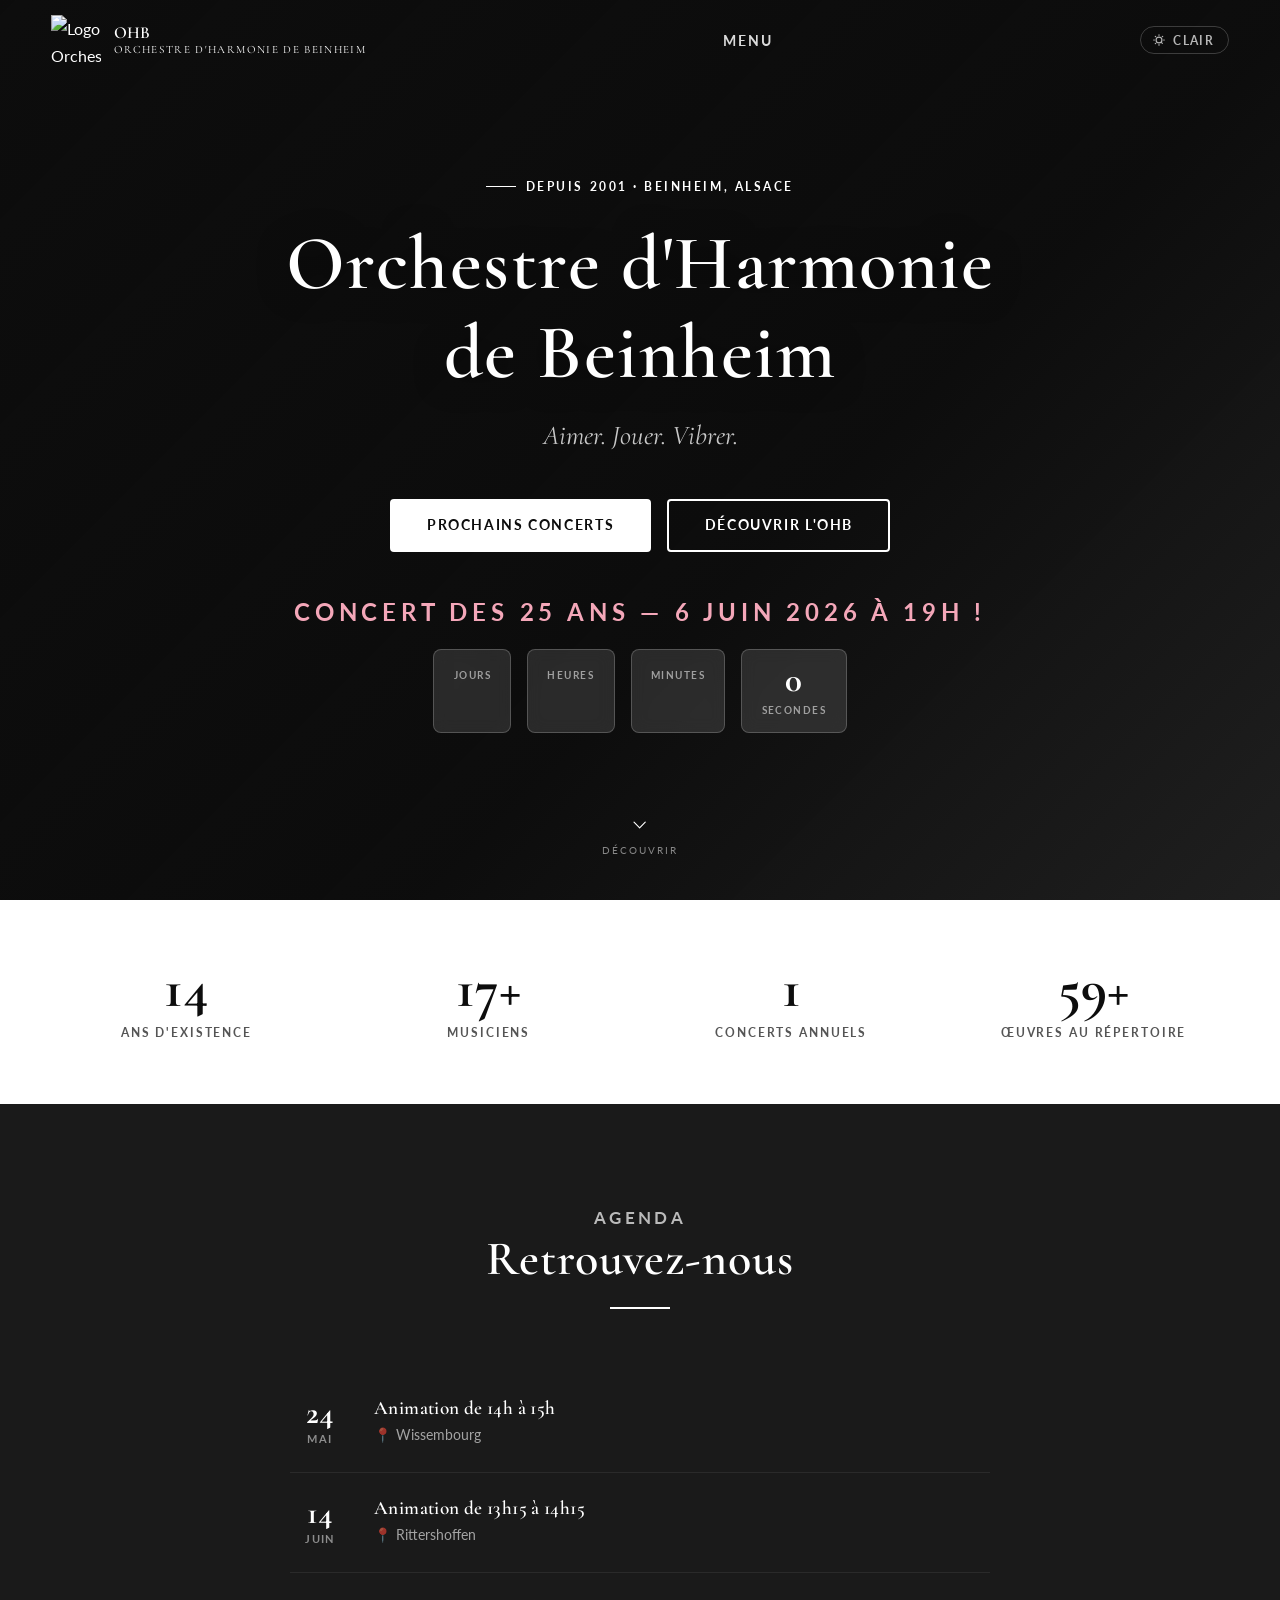
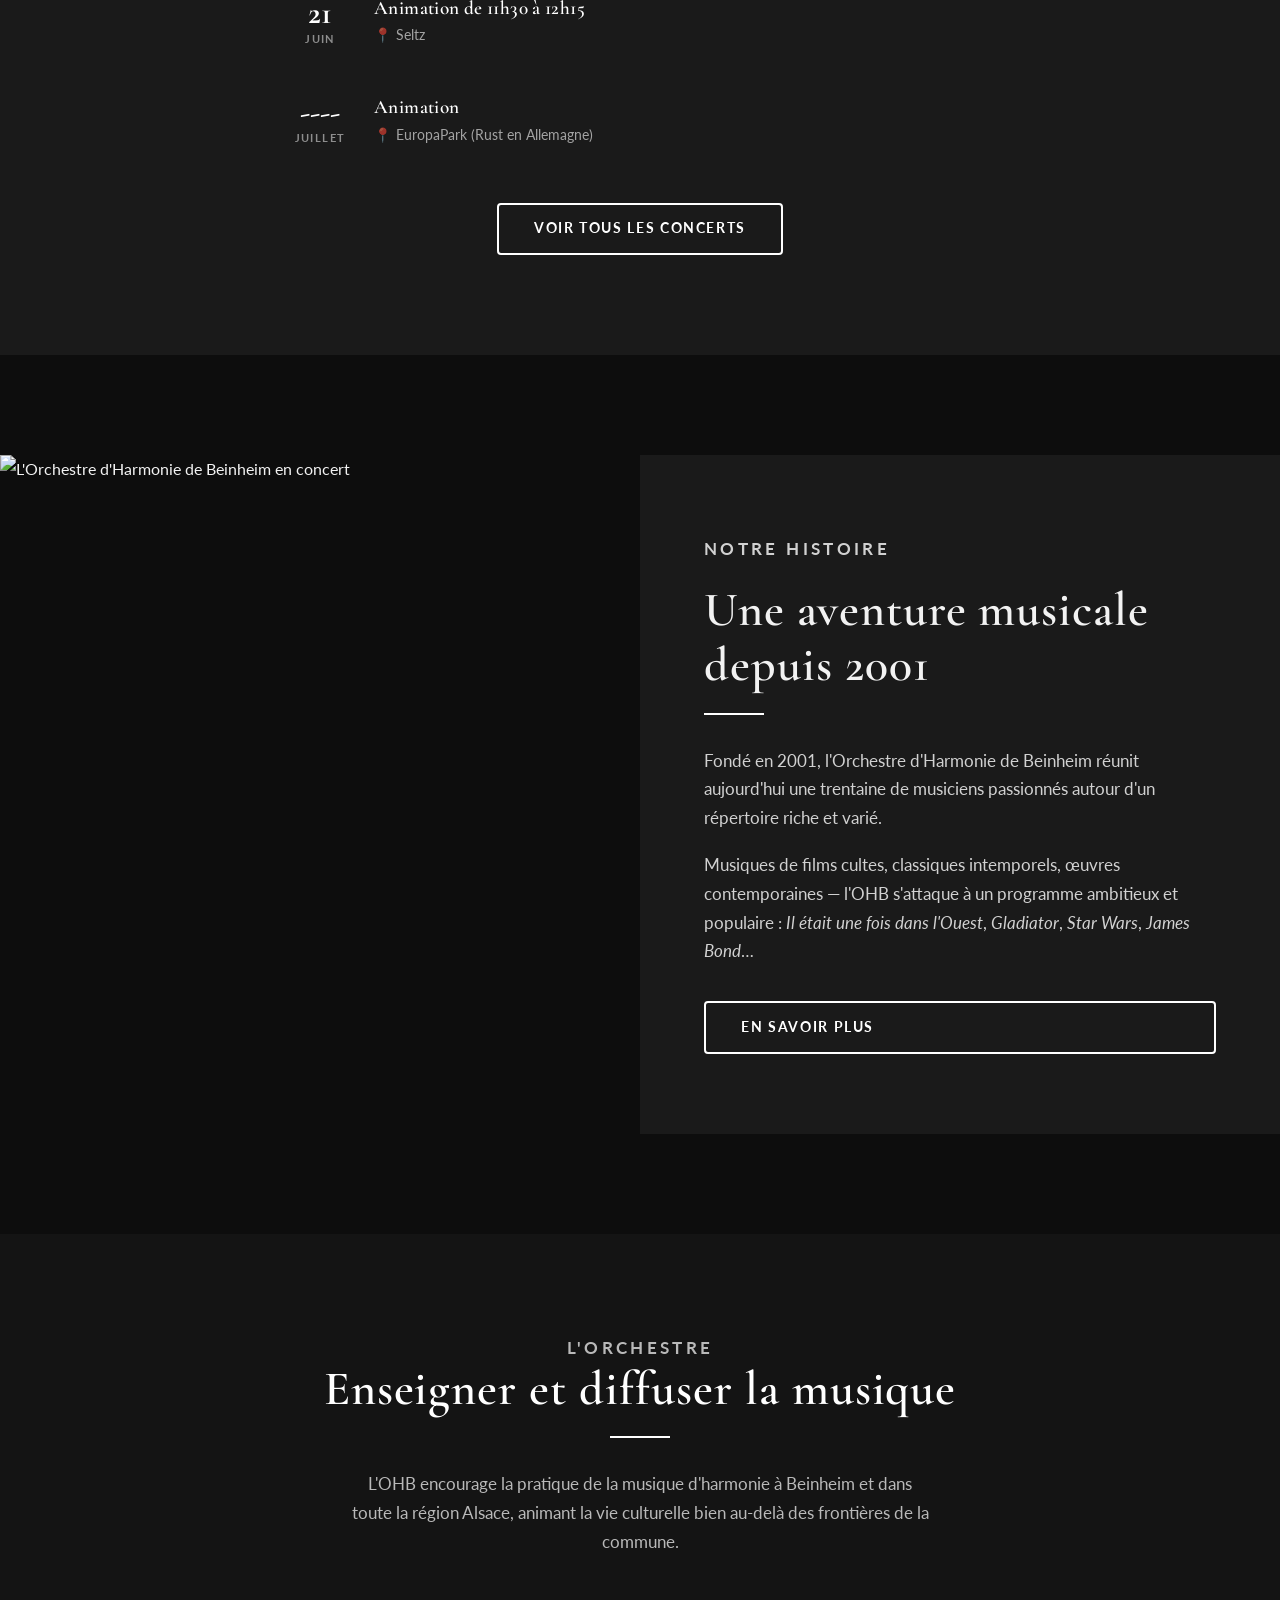
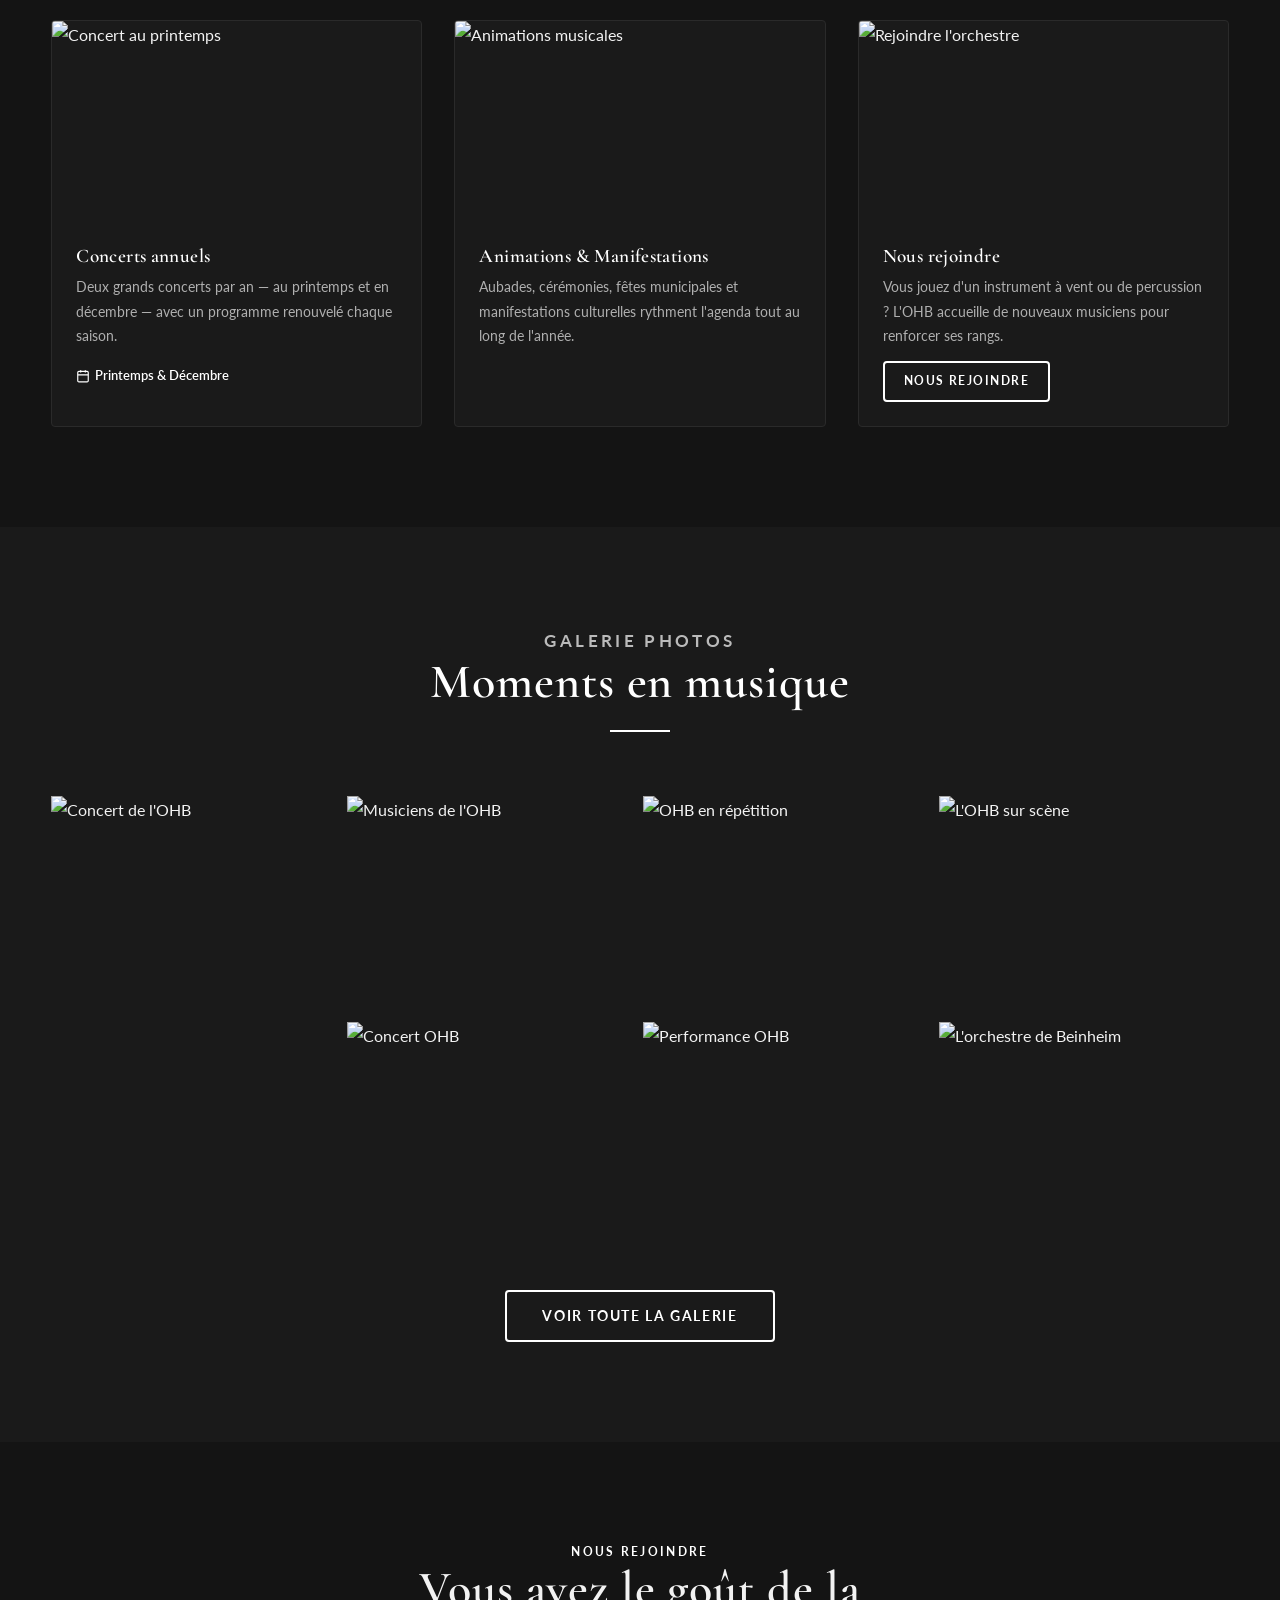
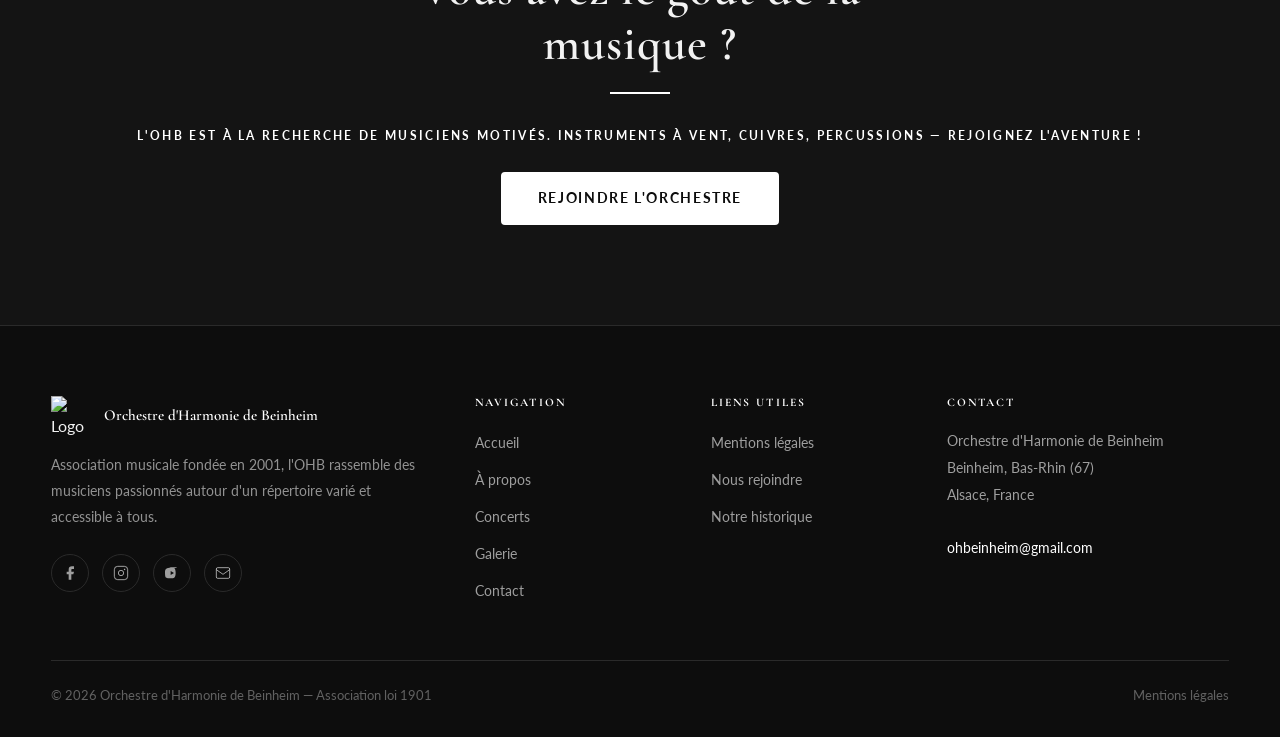
==== commit 2deeaccc: "Update index.html with dates" ====
--- a/html/index.html
+++ b/html/index.html
@@ -132,6 +132,71 @@
     </div>
   </div>
 
+  <!-- PROCHAINES DATES -->
+  <section class="section section--dark2">
+    <div class="container">
+      <div class="section-header fade-up">
+        <p class="label">Agenda</p>
+        <h2>Retrouvez-nous</h2>
+        <div class="divider divider--center"></div>
+      </div>
+      <div class="fade-up" style="max-width:700px;margin:0 auto">
+
+        <!-- Événement 1 -->
+        <div style="display:flex;gap:1.5rem;align-items:flex-start;padding:1.5rem 0;border-bottom:1px solid var(--dark-3)">
+          <div style="text-align:center;min-width:60px">
+            <div style="font-family:var(--ff-display);font-size:2rem;font-weight:700;color:var(--gold);line-height:1">24</div>
+            <div style="font-size:.7rem;font-weight:700;letter-spacing:.12em;text-transform:uppercase;color:rgba(var(--txt-rgb),.5)">Mai</div>
+          </div>
+          <div>
+            <h4 style="color:var(--white);margin-bottom:.3rem">Animation de 14h à 15h</h4>
+            <p style="font-size:.88rem;color:rgba(var(--txt-rgb),.6)">📍 Wissembourg</p>
+          </div>
+        </div>
+
+        <!-- Événement 2 -->
+        <div style="display:flex;gap:1.5rem;align-items:flex-start;padding:1.5rem 0;border-bottom:1px solid var(--dark-3)">
+          <div style="text-align:center;min-width:60px">
+            <div style="font-family:var(--ff-display);font-size:2rem;font-weight:700;color:var(--gold);line-height:1">14</div>
+            <div style="font-size:.7rem;font-weight:700;letter-spacing:.12em;text-transform:uppercase;color:rgba(var(--txt-rgb),.5)">Juin</div>
+          </div>
+          <div>
+            <h4 style="color:var(--white);margin-bottom:.3rem">Animation de 13h15 à 14h15</h4>
+            <p style="font-size:.88rem;color:rgba(var(--txt-rgb),.6)">📍 Rittershoffen</p>
+          </div>
+        </div>
+
+        <!-- Événement 3 -->
+        <div style="display:flex;gap:1.5rem;align-items:flex-start;padding:1.5rem 0">
+          <div style="text-align:center;min-width:60px">
+            <div style="font-family:var(--ff-display);font-size:2rem;font-weight:700;color:var(--gold);line-height:1">21</div>
+            <div style="font-size:.7rem;font-weight:700;letter-spacing:.12em;text-transform:uppercase;color:rgba(var(--txt-rgb),.5)">Juin</div>
+          </div>
+          <div>
+            <h4 style="color:var(--white);margin-bottom:.3rem">Animation de 11h30 à 12h15</h4>
+            <p style="font-size:.88rem;color:rgba(var(--txt-rgb),.6)">📍 Seltz</p>
+          </div>
+        </div>
+
+        <!-- Événement 4 -->
+        <div style="display:flex;gap:1.5rem;align-items:flex-start;padding:1.5rem 0">
+          <div style="text-align:center;min-width:60px">
+            <div style="font-family:var(--ff-display);font-size:2rem;font-weight:700;color:var(--gold);line-height:1">----</div>
+            <div style="font-size:.7rem;font-weight:700;letter-spacing:.12em;text-transform:uppercase;color:rgba(var(--txt-rgb),.5)">Juillet</div>
+          </div>
+          <div>
+            <h4 style="color:var(--white);margin-bottom:.3rem">Animation</h4>
+            <p style="font-size:.88rem;color:rgba(var(--txt-rgb),.6)">📍 EuropaPark (Rust en Allemagne)</p>
+          </div>
+        </div>
+
+        <div style="text-align:center;margin-top:2rem">
+          <a href="concerts.html" class="btn">Voir tous les concerts</a>
+        </div>
+      </div>
+    </div>
+  </section>
+
   <!-- NOTRE HISTOIRE -->
   <section class="section about-strip" aria-labelledby="histoire-title">
     <div class="about-strip__img">
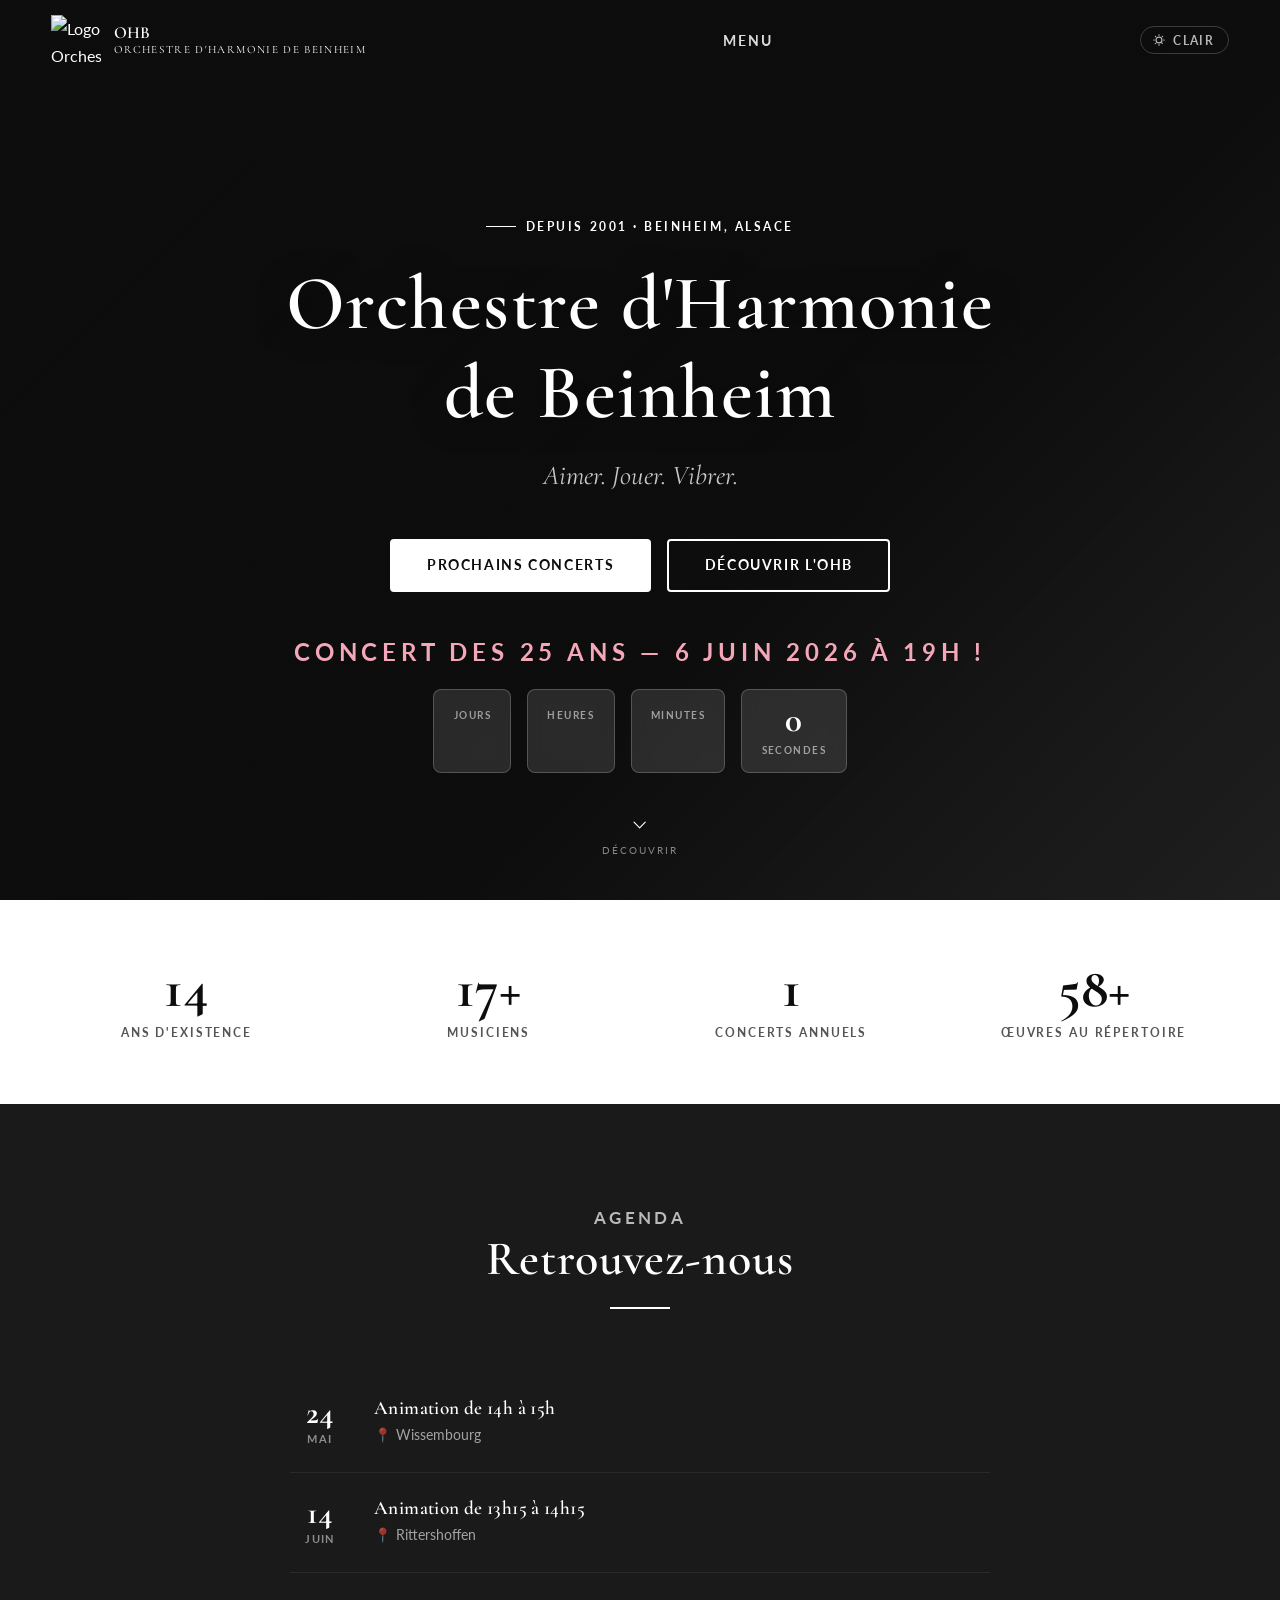
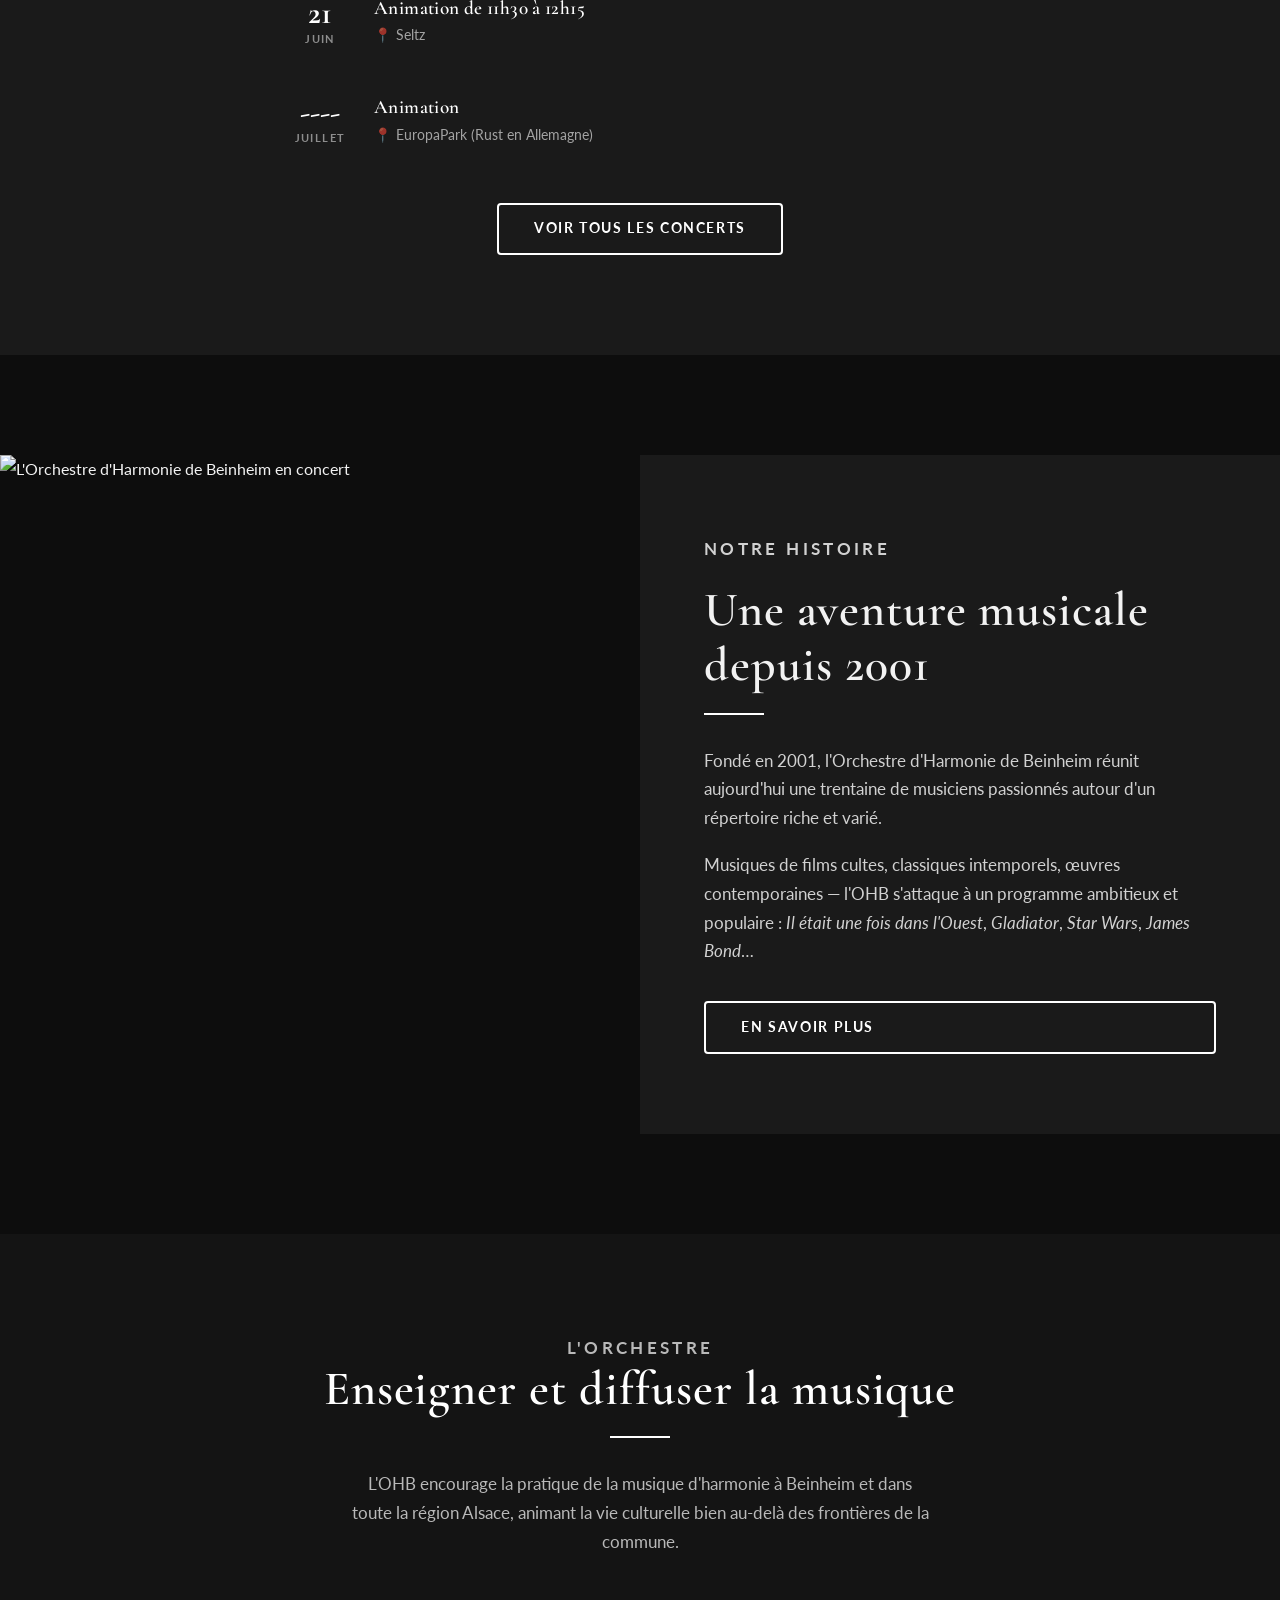
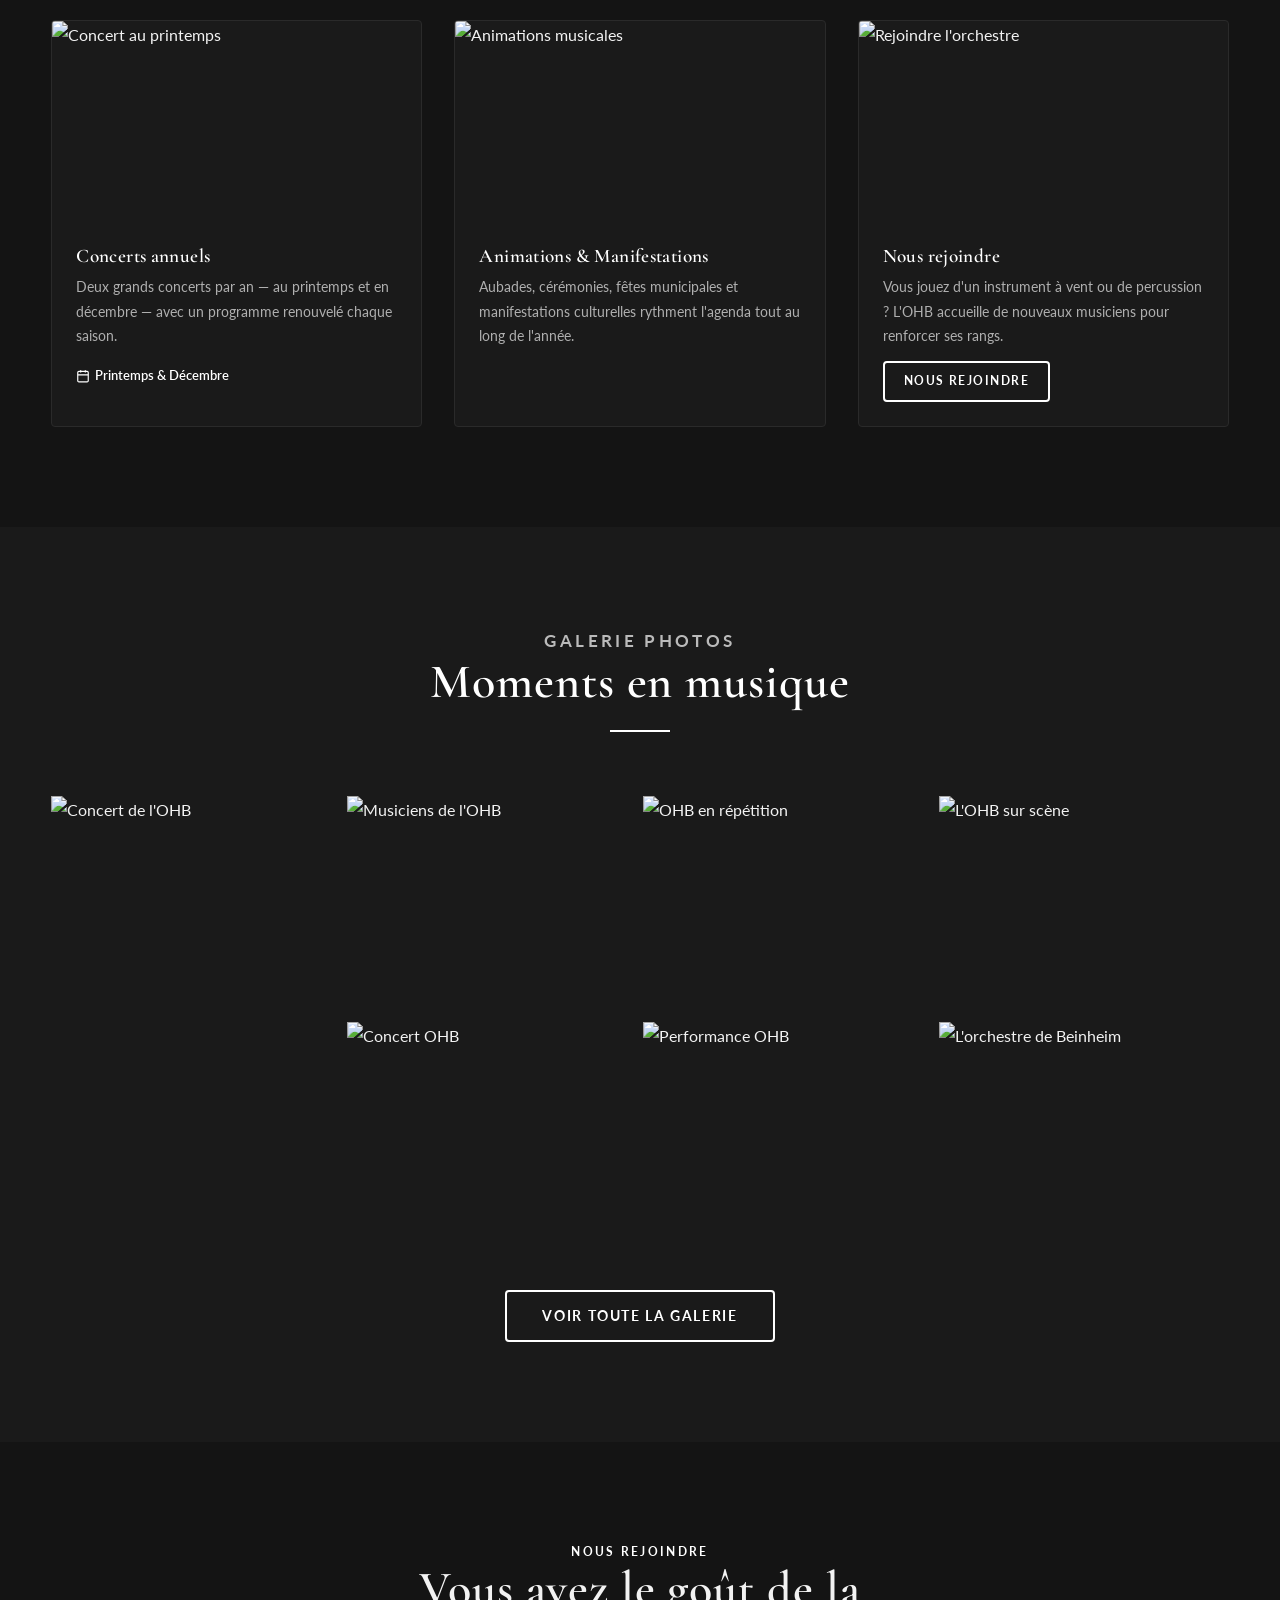
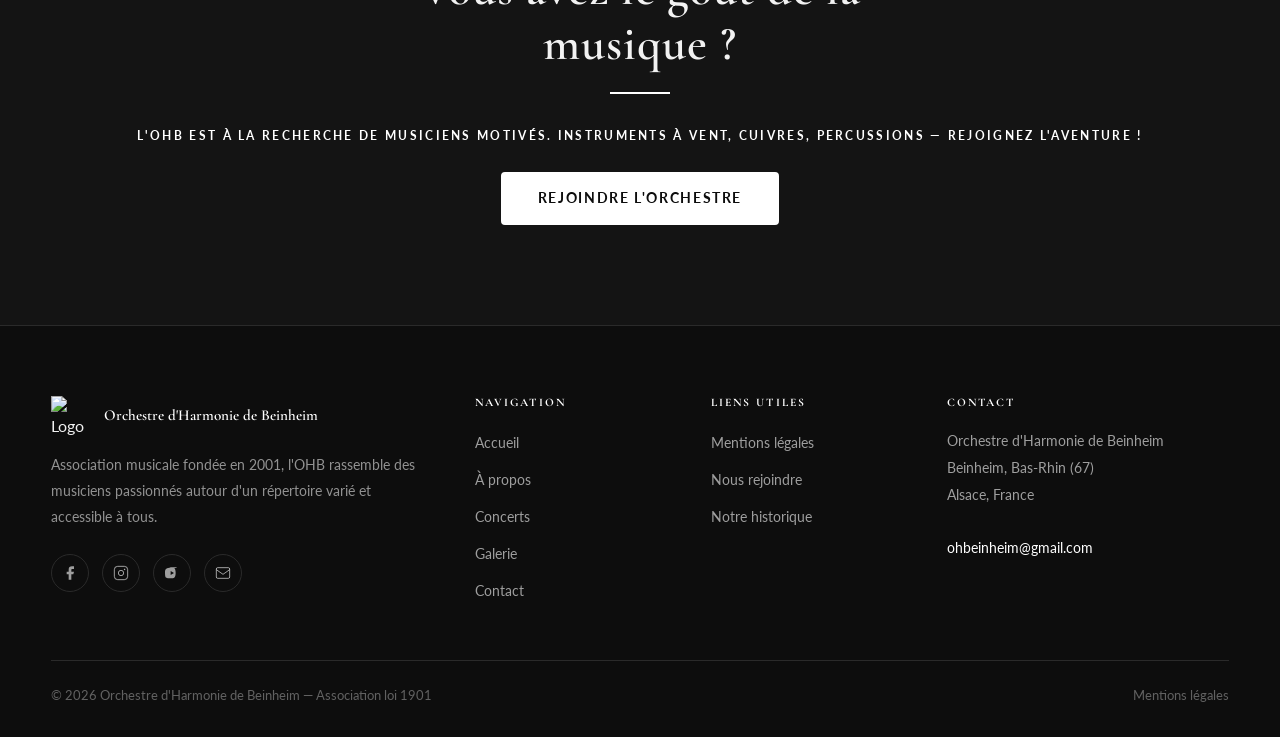
==== commit 0d2b6dfa: "Add picture 08 May 2026" ====
--- a/html/index.html
+++ b/html/index.html
@@ -67,7 +67,7 @@
     <div class="hero__bg" role="img" aria-label="Orchestre en concert"></div>
     <div class="hero__overlay"></div>
     <div class="container">
-      <div class="hero__content" style="width:100%;max-width:100%;text-align:center;align-items:center">
+      <div class="hero__content" style="width:100%;max-width:100%;text-align:center;align-items:center;padding-top:var(--nav-h)">
         <p class="hero__tag">Depuis 2001 · Beinheim, Alsace</p>
         <h1>Orchestre d'Harmonie<br>de Beinheim</h1>
         <p class="hero__sub">Aimer. Jouer. Vibrer.</p>
--- a/css/style.css
+++ b/css/style.css
@@ -1330,4 +1330,10 @@
   .grid-2col-sm {
     grid-template-columns: 1fr;
   }
+}
+
+.oae-hero-block__img--portrait {
+  aspect-ratio: 2/3;
+  height: auto;
+  max-width: unset;
 }
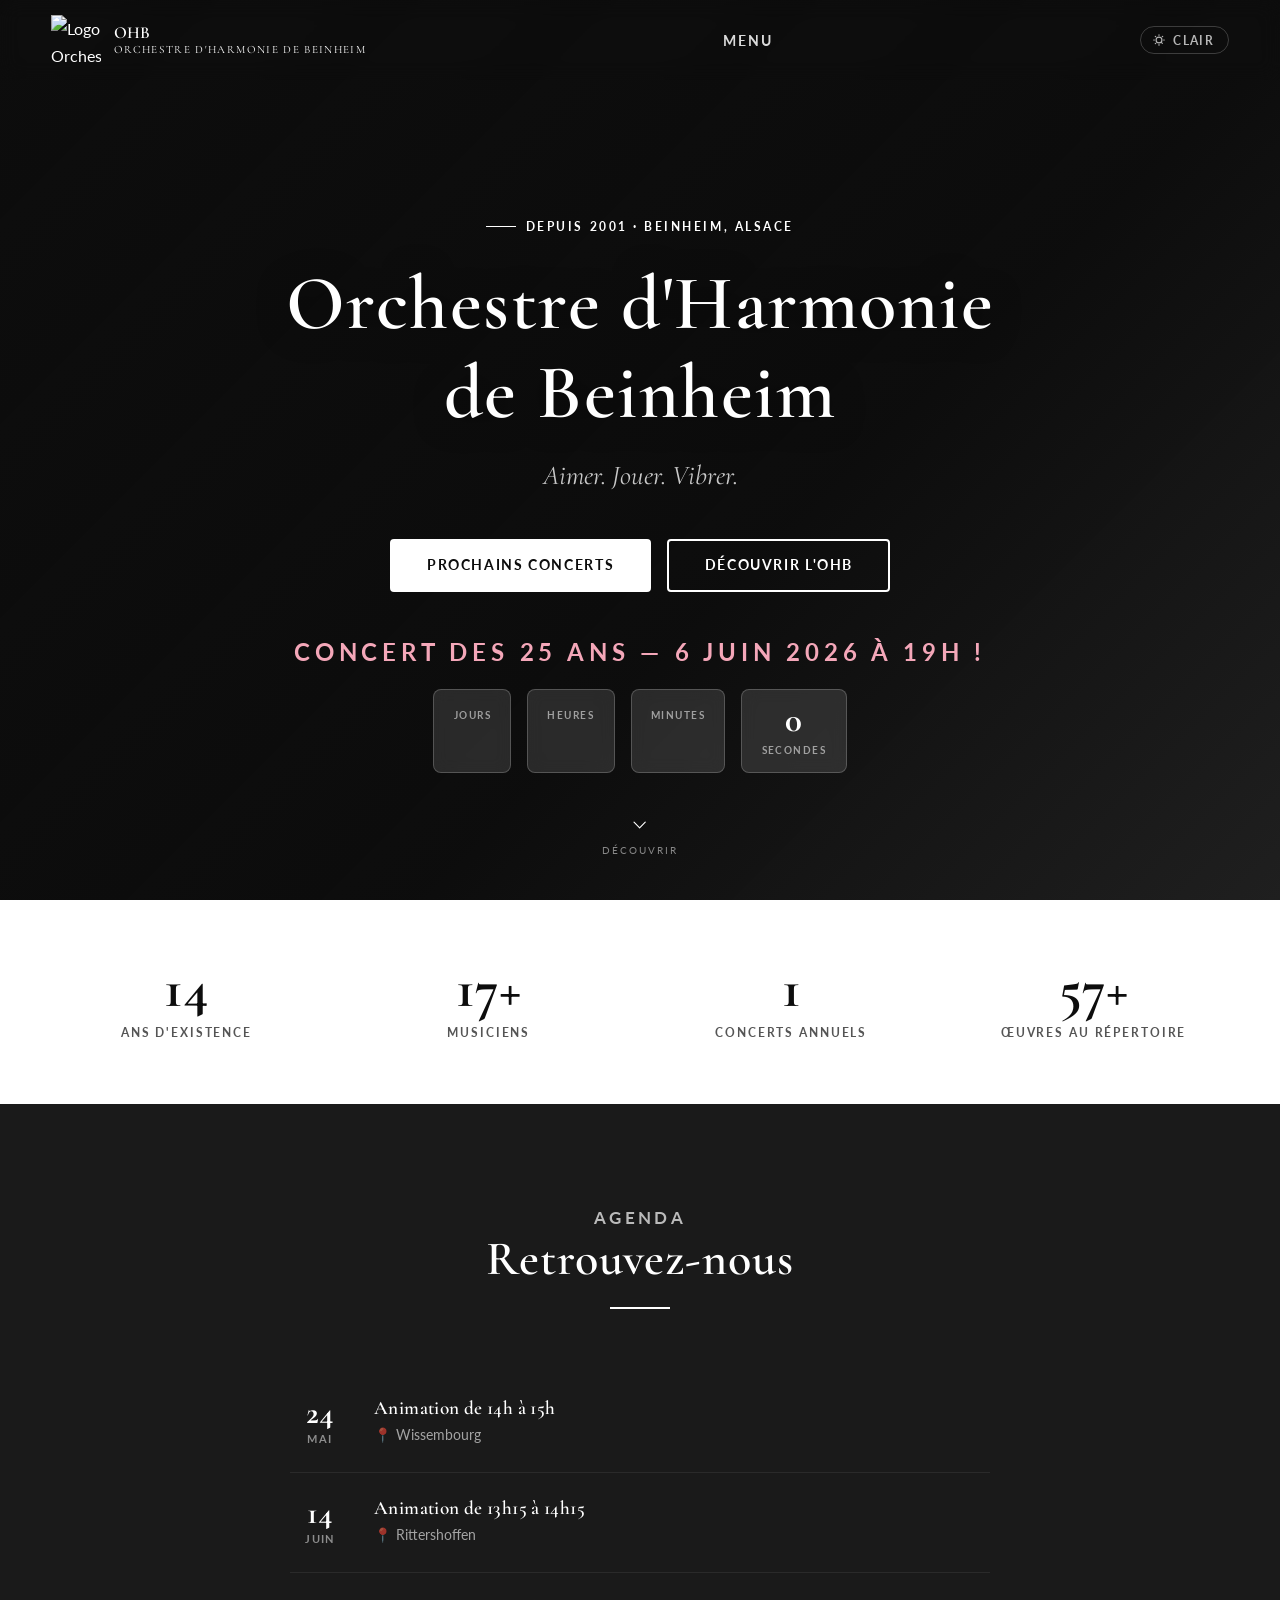
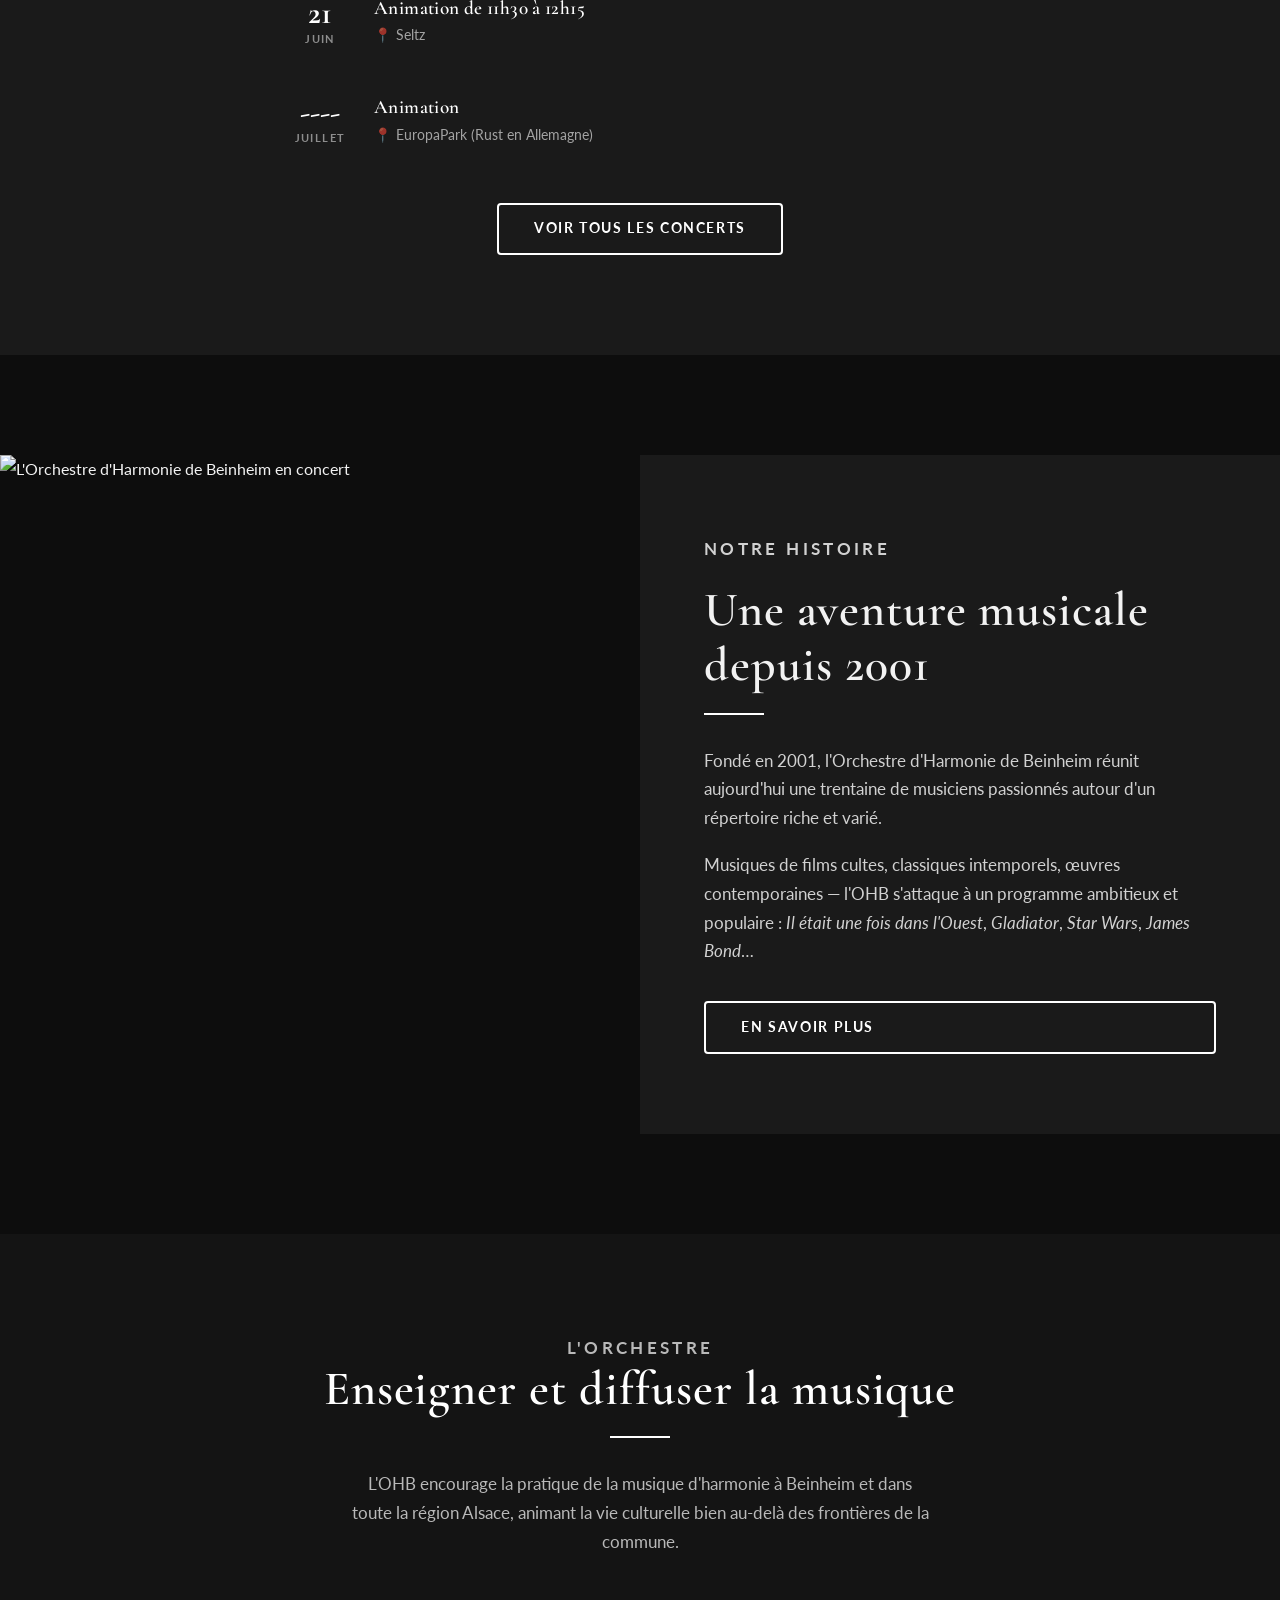
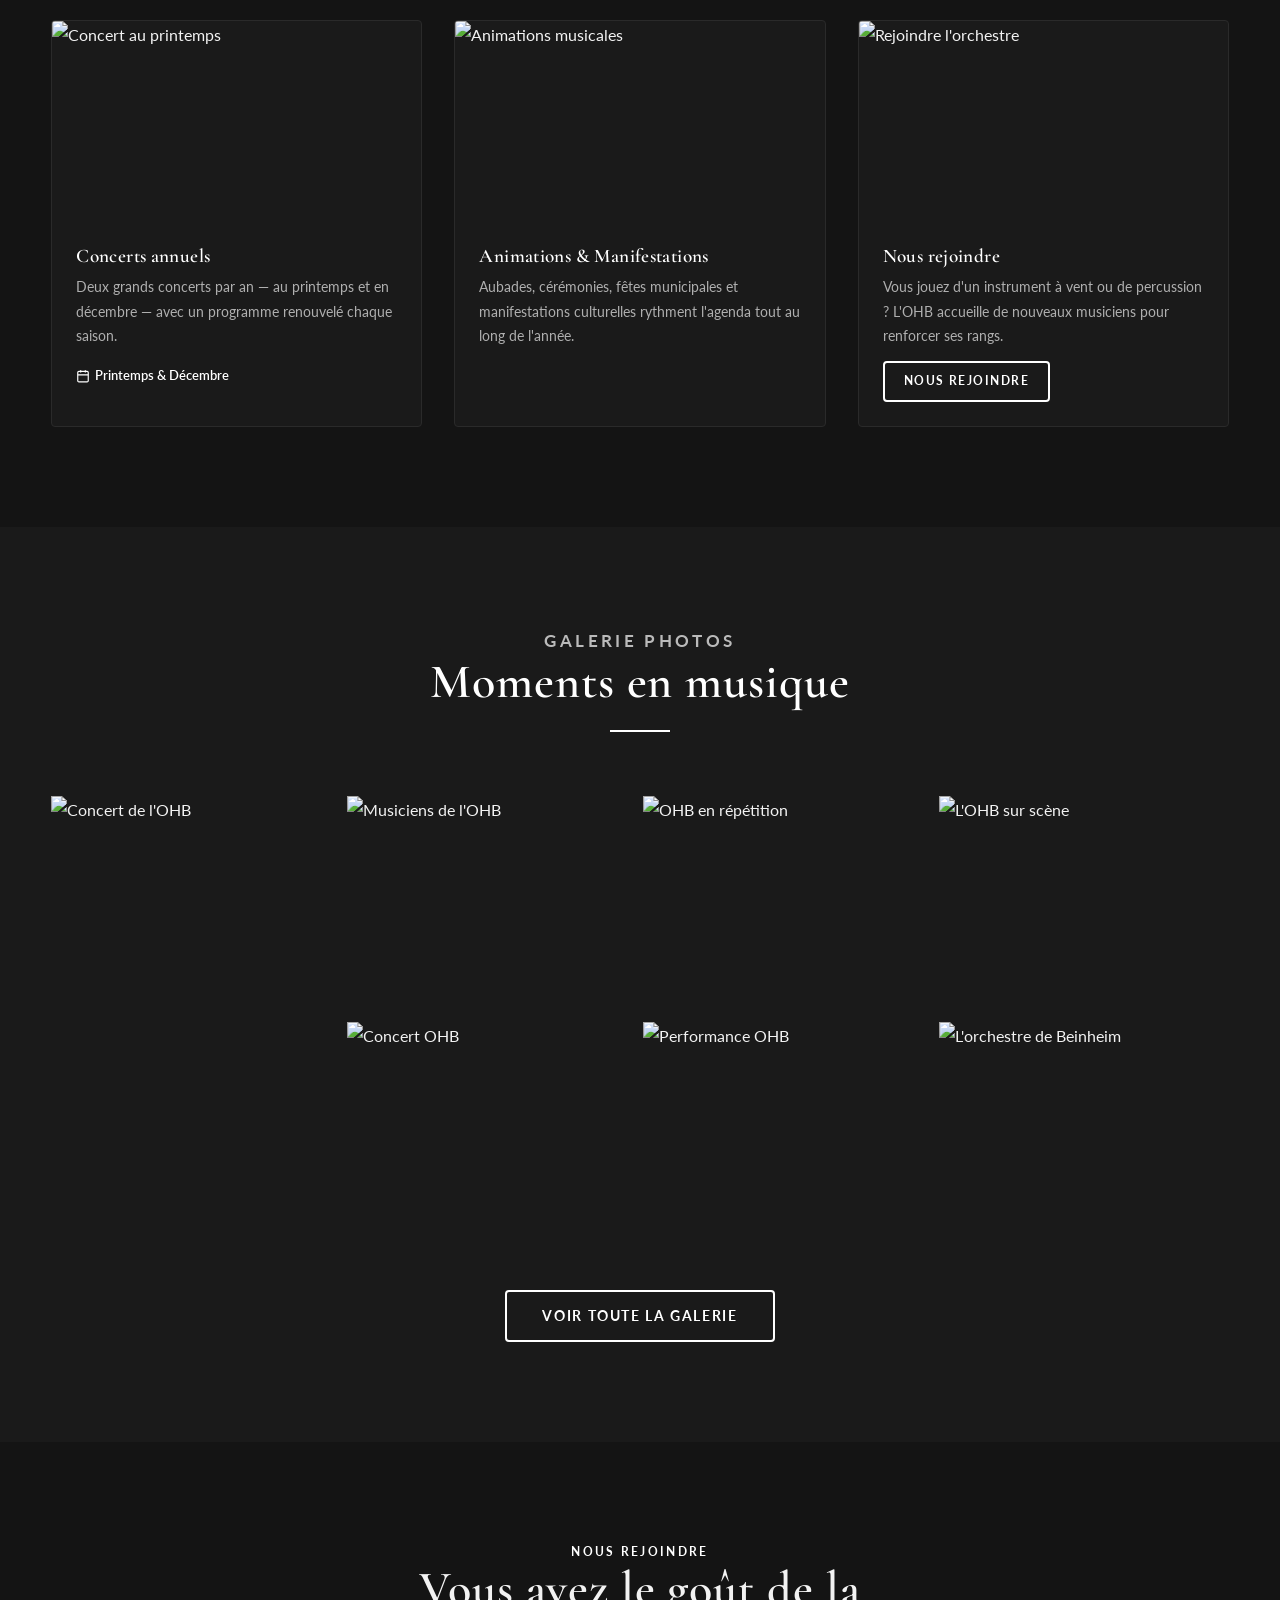
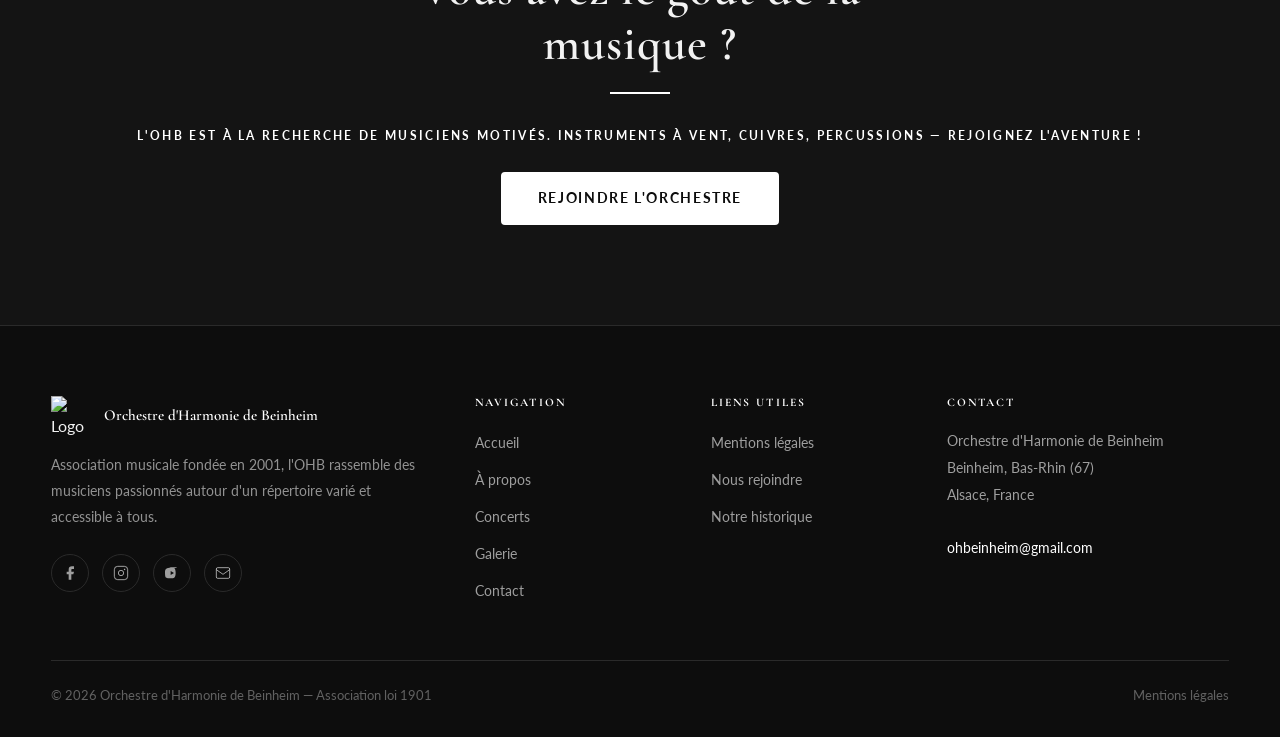
==== commit 8636d8d6: "Add translucent in light mode" ====
--- a/html/index.html
+++ b/html/index.html
@@ -3,7 +3,7 @@
 <head>
   <meta charset="UTF-8" />
   <meta name="viewport" content="width=device-width, initial-scale=1.0" />
-  <meta name="description" content="Orchestre d'Harmonie de Beinheim – Musique de film, classique et contemporaine depuis 2001. Concerts au printemps et en décembre." />
+  <meta name="description" content="Concert des 25 ans le 6 juin 2026 à 19h — Salle polyvalente de Beinheim. Entrée libre. Orchestre d'Harmonie de Beinheim depuis 2001." />
   <title>Orchestre d'Harmonie de Beinheim</title>
   <link rel="preconnect" href="https://fonts.googleapis.com" />
   <link rel="preconnect" href="https://fonts.gstatic.com" crossorigin />
--- a/css/style.css
+++ b/css/style.css
@@ -132,6 +132,8 @@
   display: flex;
   align-items: center;
   transition: background var(--transition), box-shadow var(--transition);
+  backdrop-filter: blur(10px);
+  -webkit-backdrop-filter: blur(10px);
 }
 .nav.scrolled {
   background: rgba(13,13,13,.97);
@@ -1059,11 +1061,11 @@
 }
 
 [data-theme="light"] .nav {
-  background: rgba(250,247,242,.92);
+  background: rgba(250,247,242,.97);
   backdrop-filter: blur(10px);
 }
 [data-theme="light"] .nav.scrolled {
-  background: rgba(250,247,242,.98);
+  background: rgba(250,247,242,.85);
   box-shadow: 0 2px 20px rgba(58,42,26,.1);
   border-bottom: 1px solid var(--dark-3);
 }
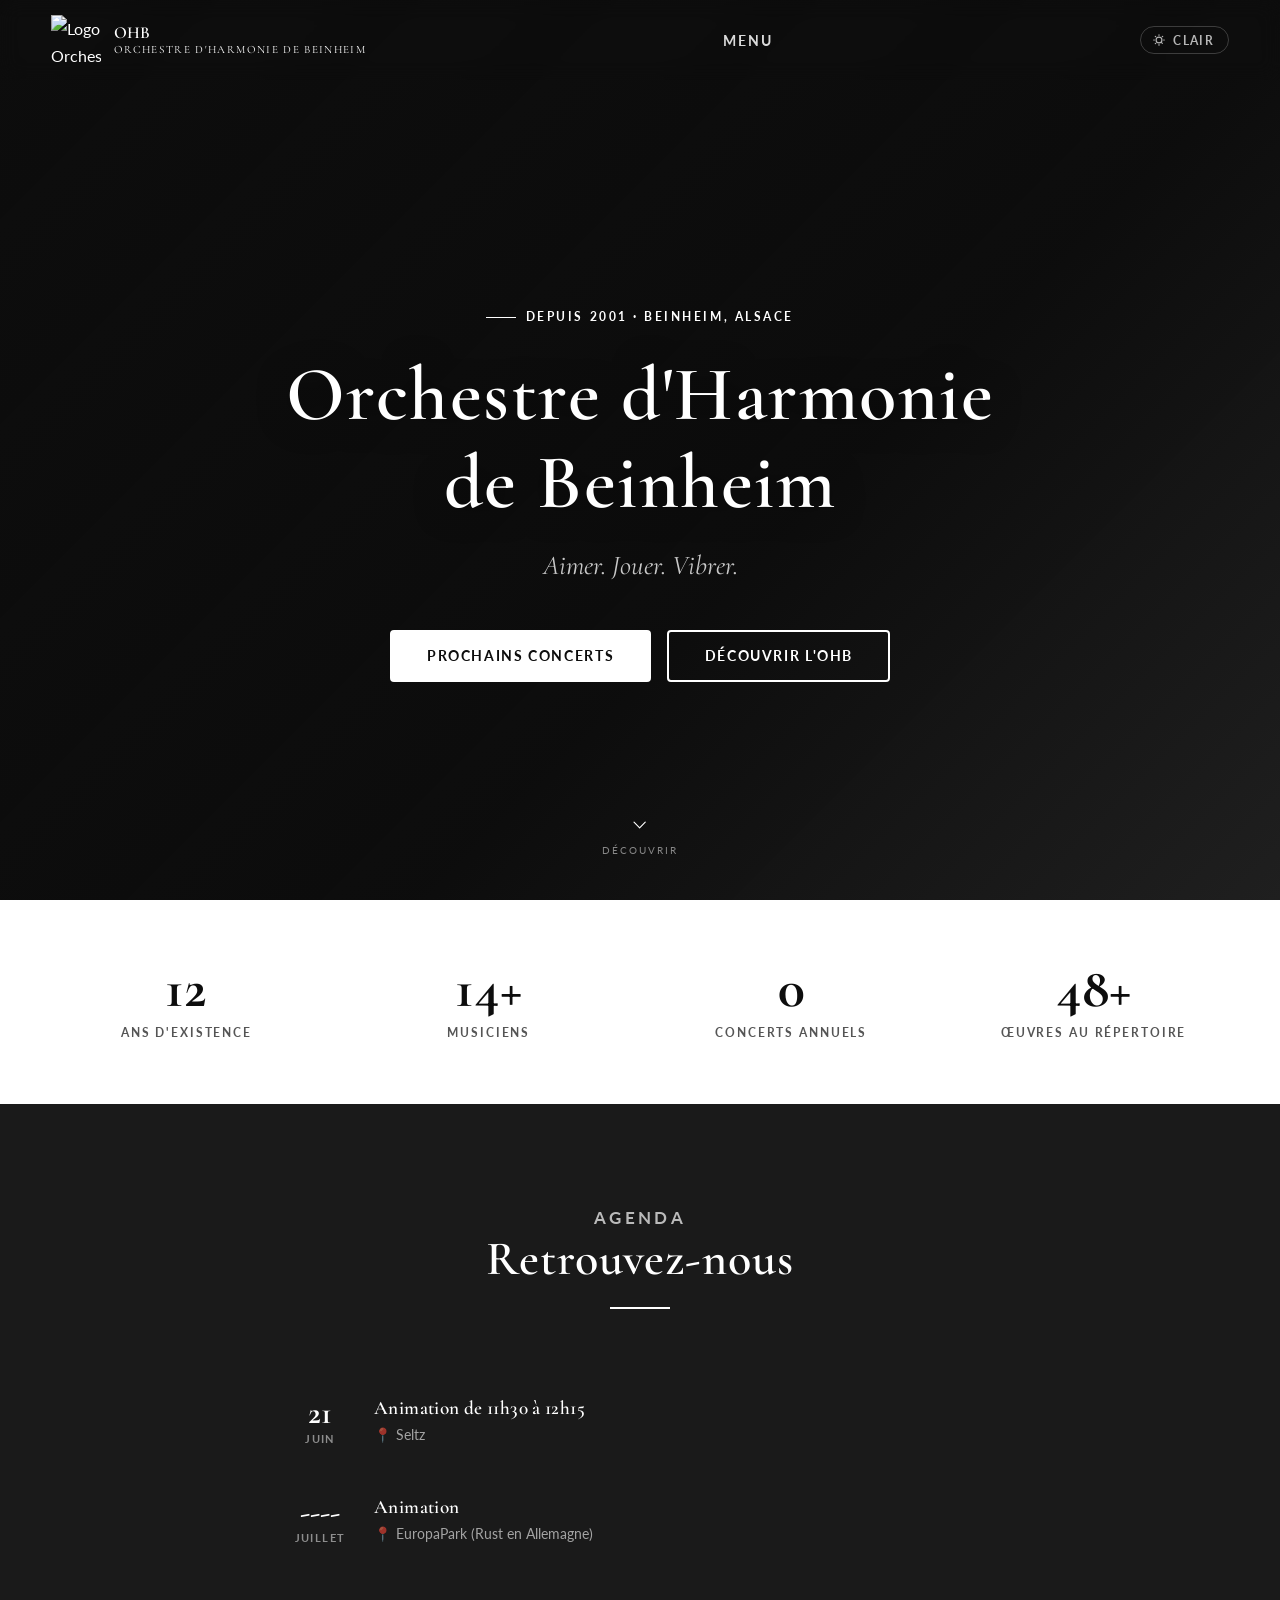
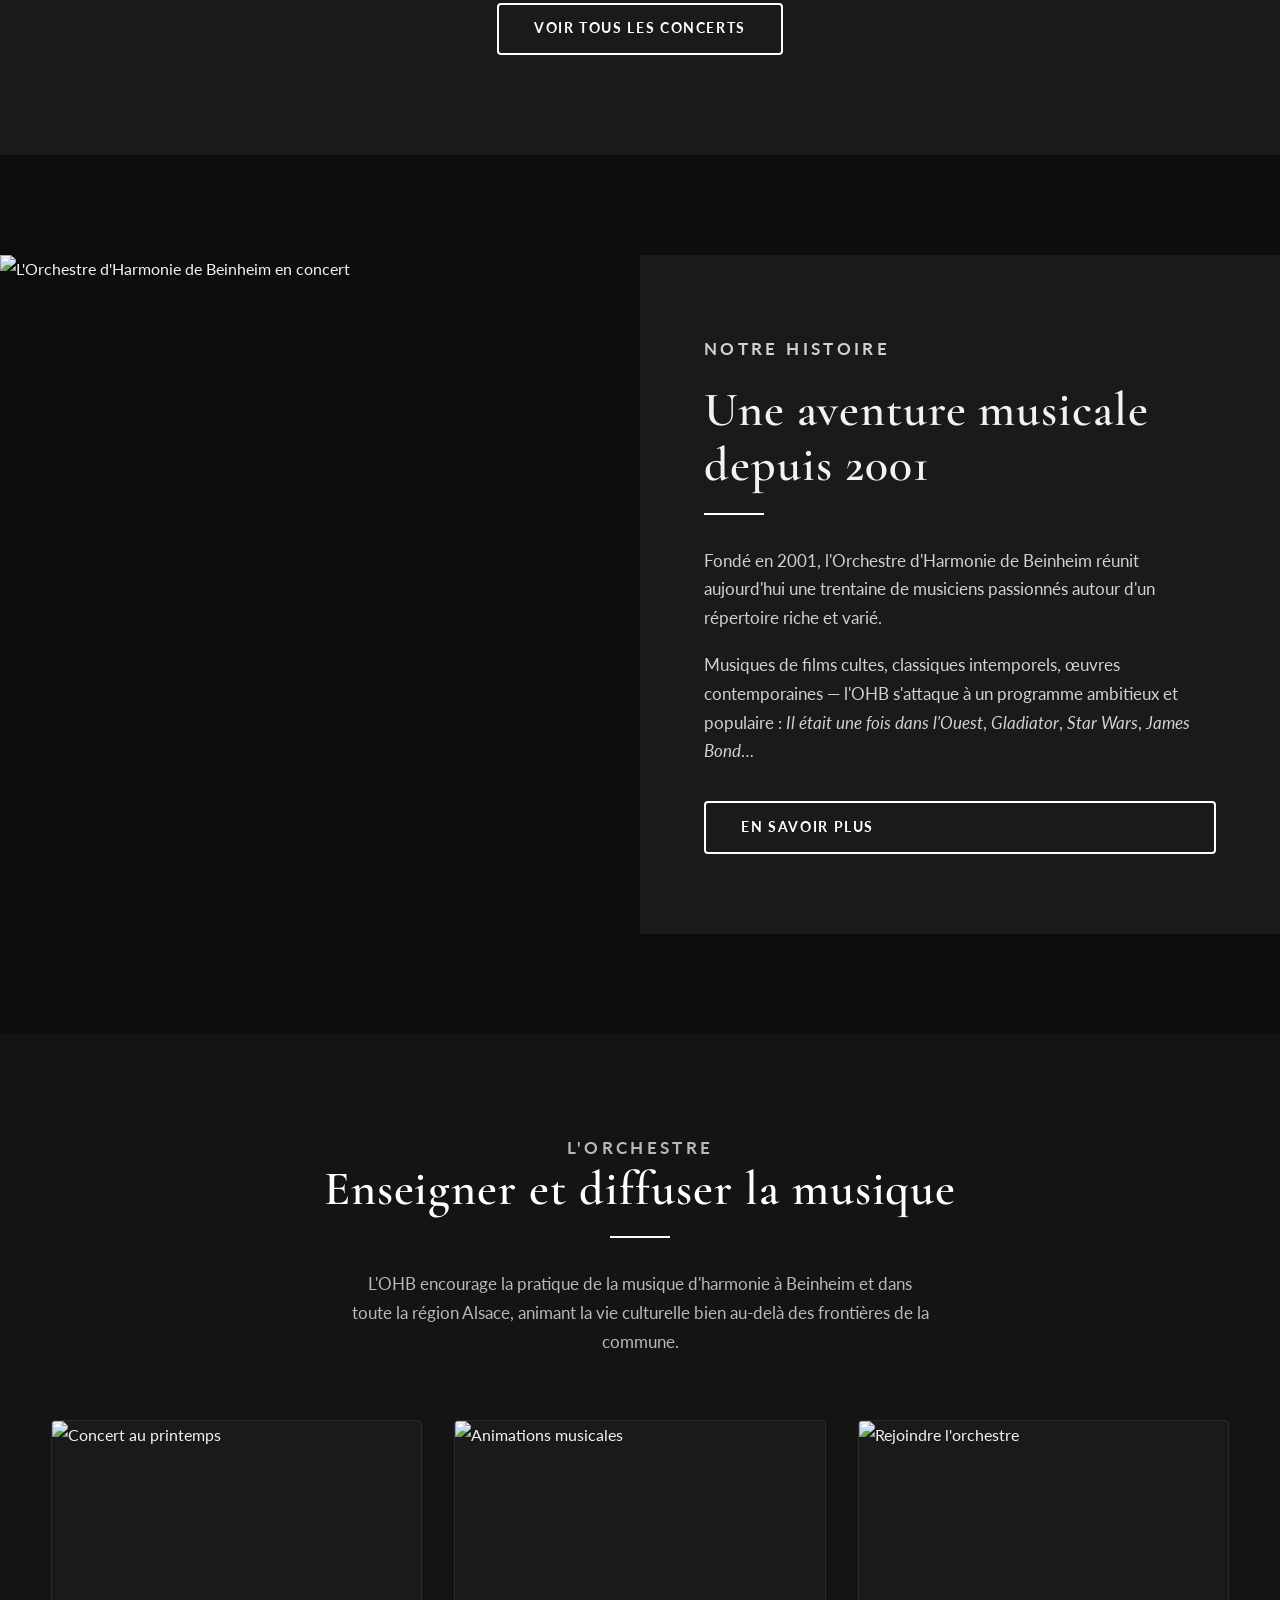
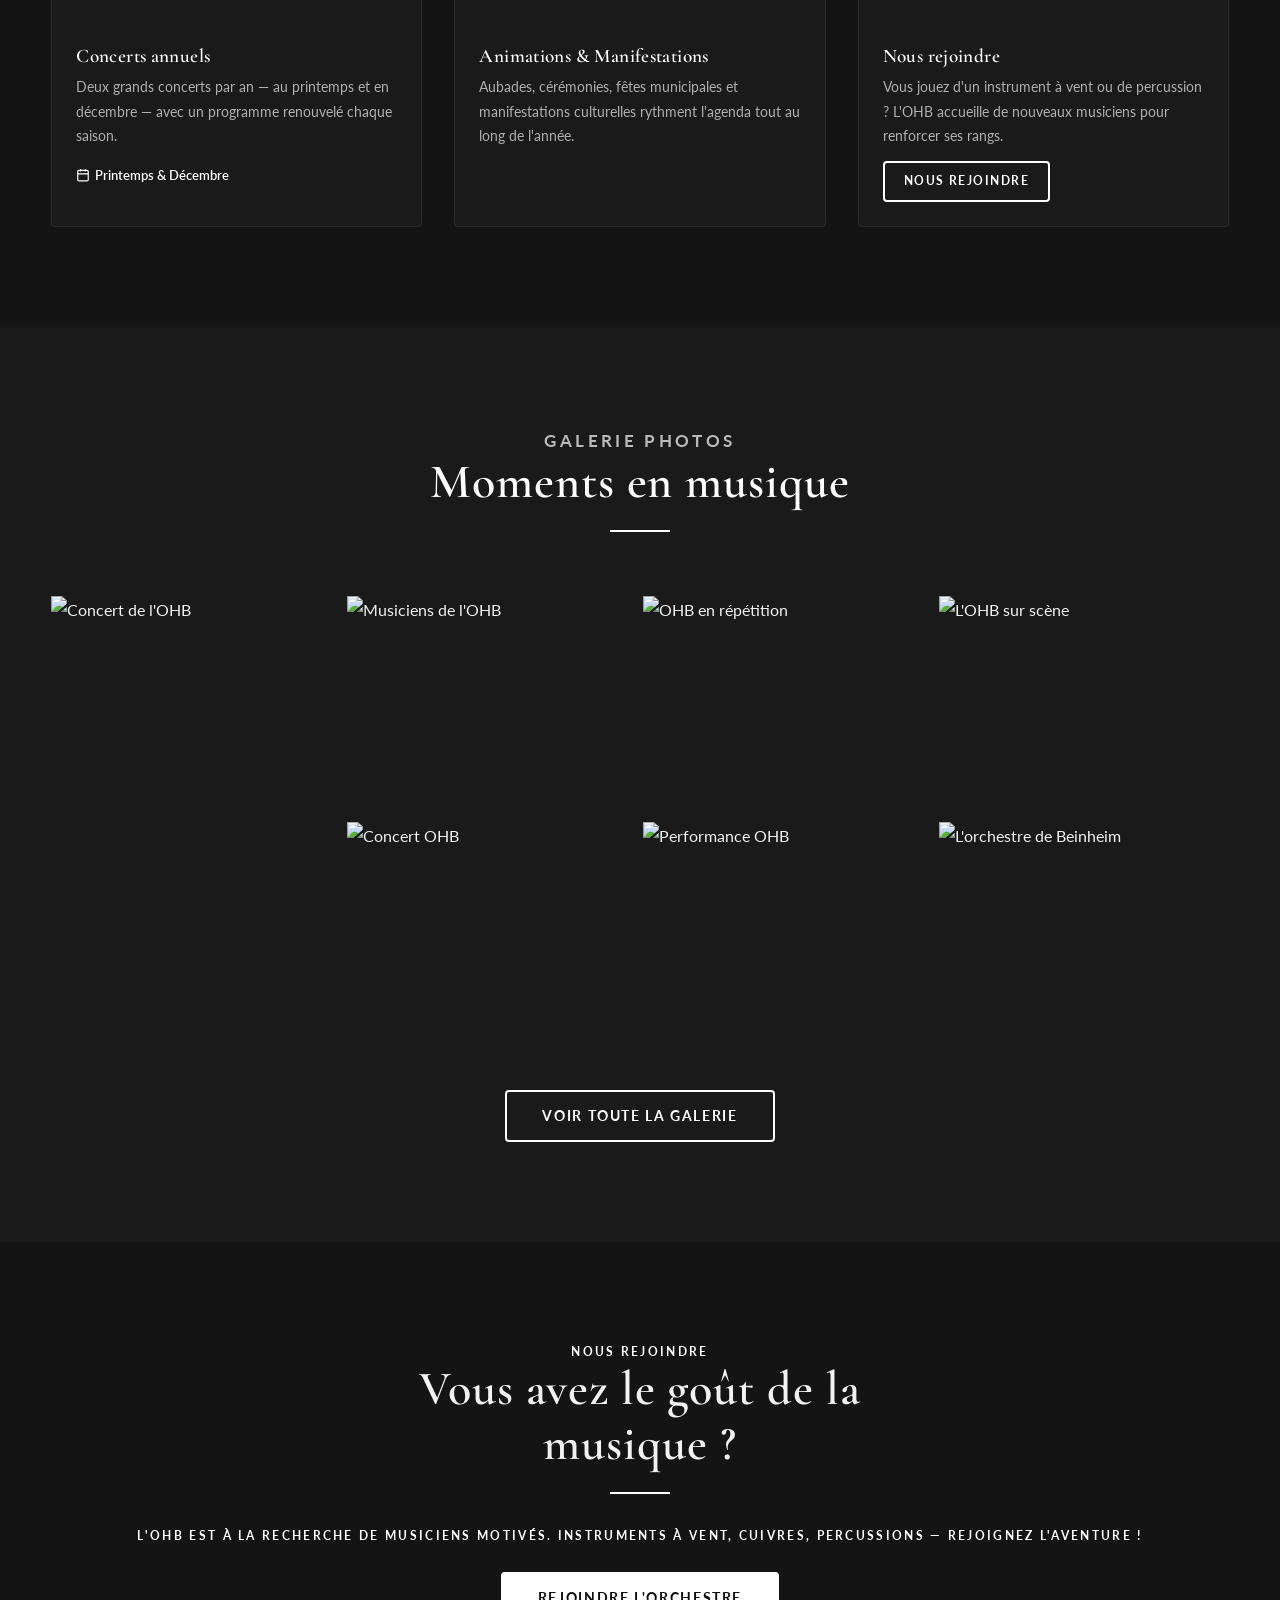
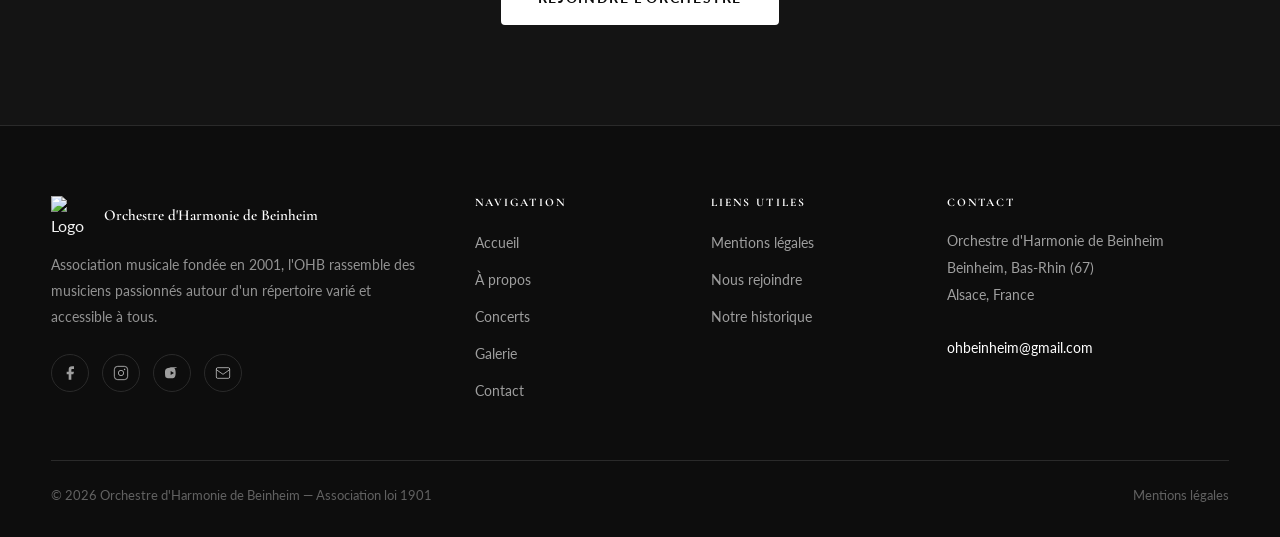
==== commit 82ca9ff8: "Add picture, modifs concerts, date, page oae-oj, compteur enlevé, dates mises à jour" ====
--- a/html/index.html
+++ b/html/index.html
@@ -76,6 +76,8 @@
           <a href="a-propos.html" class="btn">Découvrir l'OHB</a>
         </div>
 
+        <!-- Compteur de temps avant prochain évènement
+
         <div id="countdown-hero" style="margin-top:2.5rem;text-align:center">
           <p style="font-size:1.5rem;font-weight:700;letter-spacing:.2em;text-transform:uppercase;
                      color:#F4A7B9;margin-bottom:1rem">
@@ -111,6 +113,8 @@
                           color:rgba(255,255,255,.55);margin-top:.3rem">Secondes</div>
             </div>
         </div>
+      
+        -->
 
       </div>
     </div>
@@ -141,30 +145,6 @@
         <div class="divider divider--center"></div>
       </div>
       <div class="fade-up" style="max-width:700px;margin:0 auto">
-
-        <!-- Événement 1 -->
-        <div style="display:flex;gap:1.5rem;align-items:flex-start;padding:1.5rem 0;border-bottom:1px solid var(--dark-3)">
-          <div style="text-align:center;min-width:60px">
-            <div style="font-family:var(--ff-display);font-size:2rem;font-weight:700;color:var(--gold);line-height:1">24</div>
-            <div style="font-size:.7rem;font-weight:700;letter-spacing:.12em;text-transform:uppercase;color:rgba(var(--txt-rgb),.5)">Mai</div>
-          </div>
-          <div>
-            <h4 style="color:var(--white);margin-bottom:.3rem">Animation de 14h à 15h</h4>
-            <p style="font-size:.88rem;color:rgba(var(--txt-rgb),.6)">📍 Wissembourg</p>
-          </div>
-        </div>
-
-        <!-- Événement 2 -->
-        <div style="display:flex;gap:1.5rem;align-items:flex-start;padding:1.5rem 0;border-bottom:1px solid var(--dark-3)">
-          <div style="text-align:center;min-width:60px">
-            <div style="font-family:var(--ff-display);font-size:2rem;font-weight:700;color:var(--gold);line-height:1">14</div>
-            <div style="font-size:.7rem;font-weight:700;letter-spacing:.12em;text-transform:uppercase;color:rgba(var(--txt-rgb),.5)">Juin</div>
-          </div>
-          <div>
-            <h4 style="color:var(--white);margin-bottom:.3rem">Animation de 13h15 à 14h15</h4>
-            <p style="font-size:.88rem;color:rgba(var(--txt-rgb),.6)">📍 Rittershoffen</p>
-          </div>
-        </div>
 
         <!-- Événement 3 -->
         <div style="display:flex;gap:1.5rem;align-items:flex-start;padding:1.5rem 0">
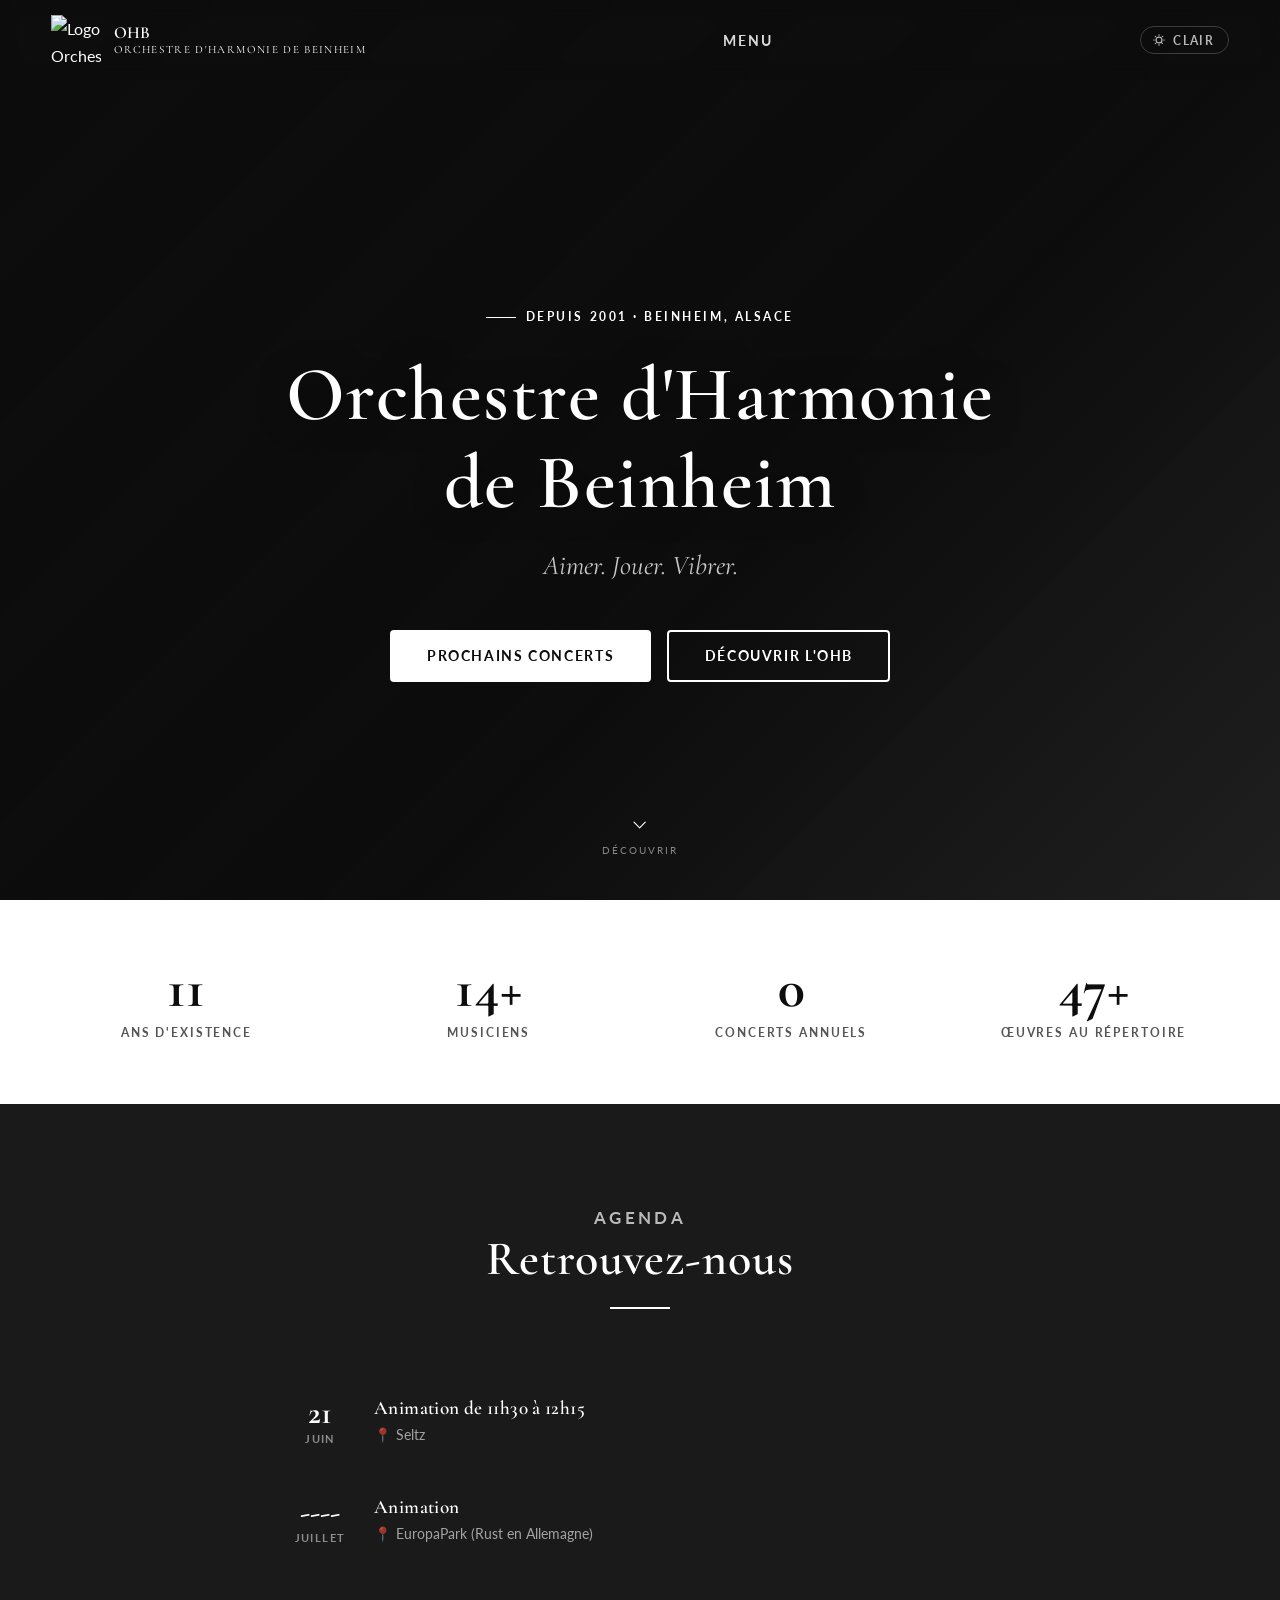
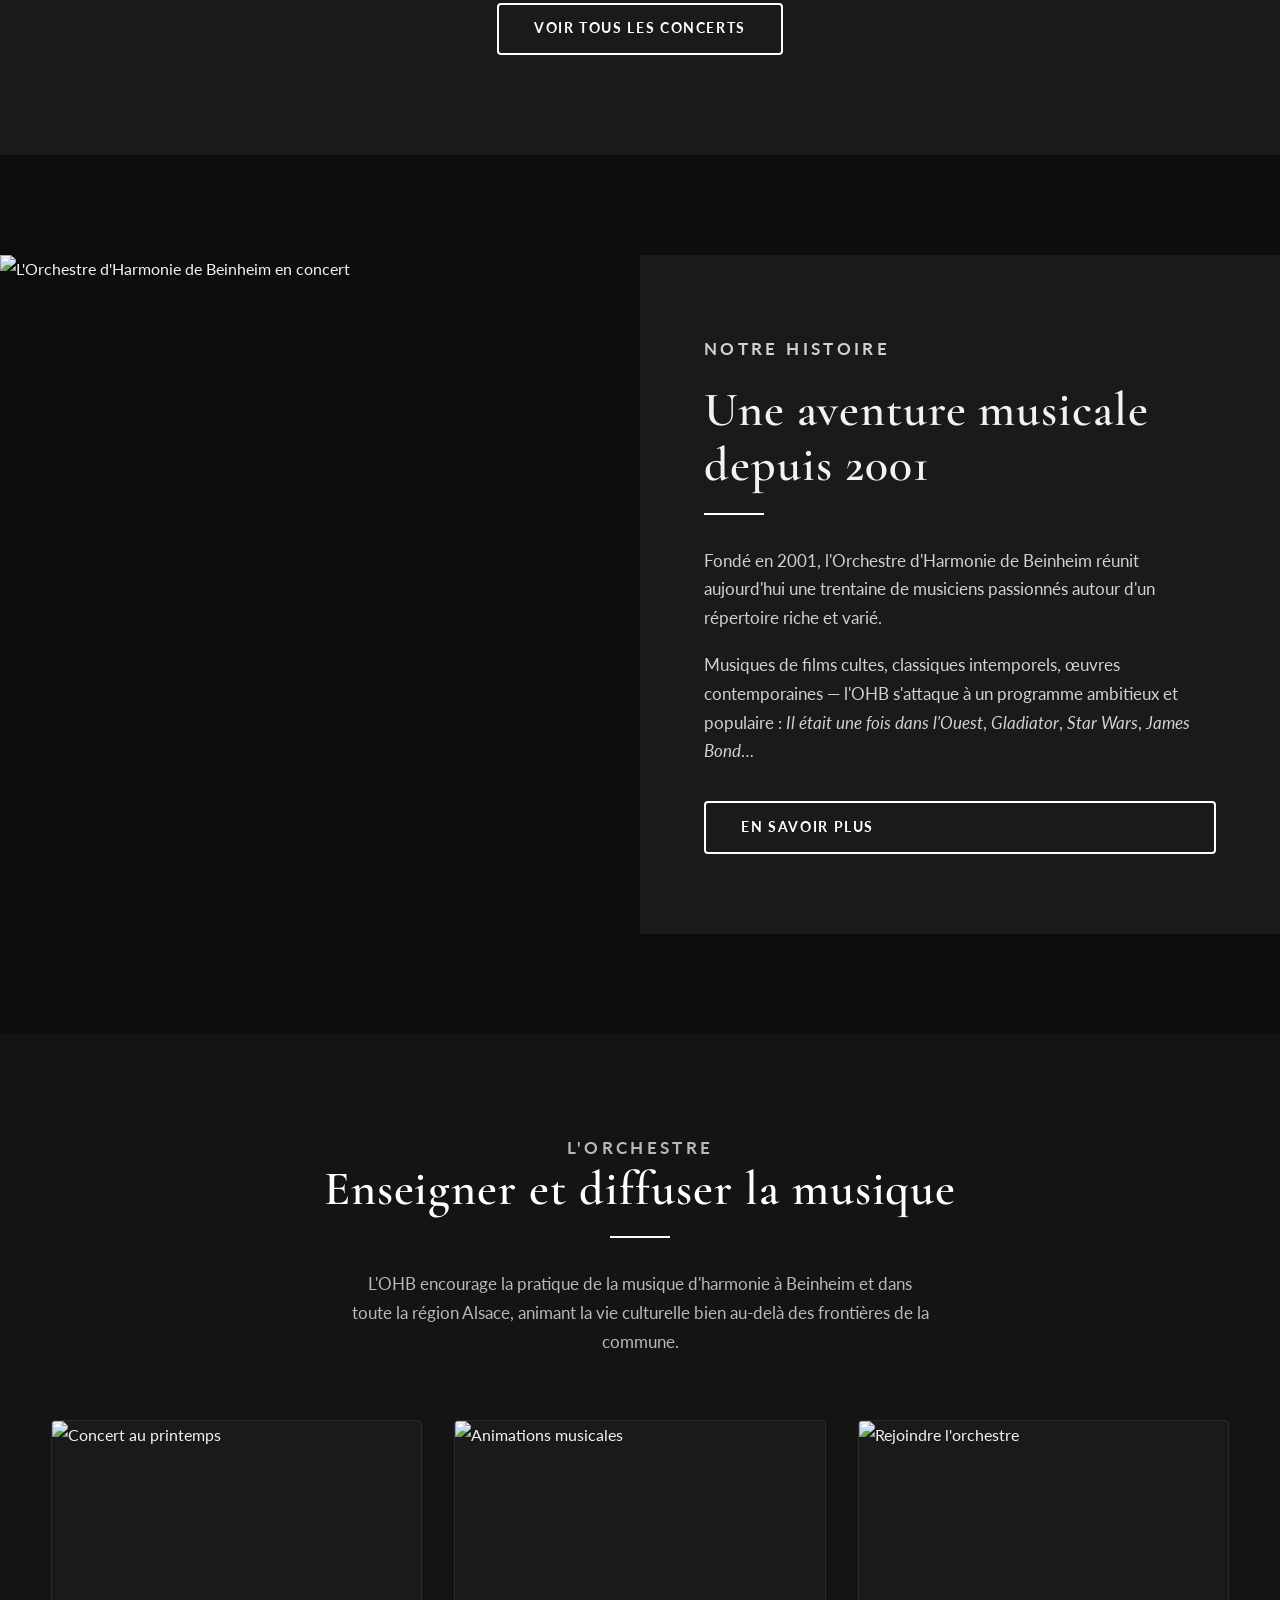
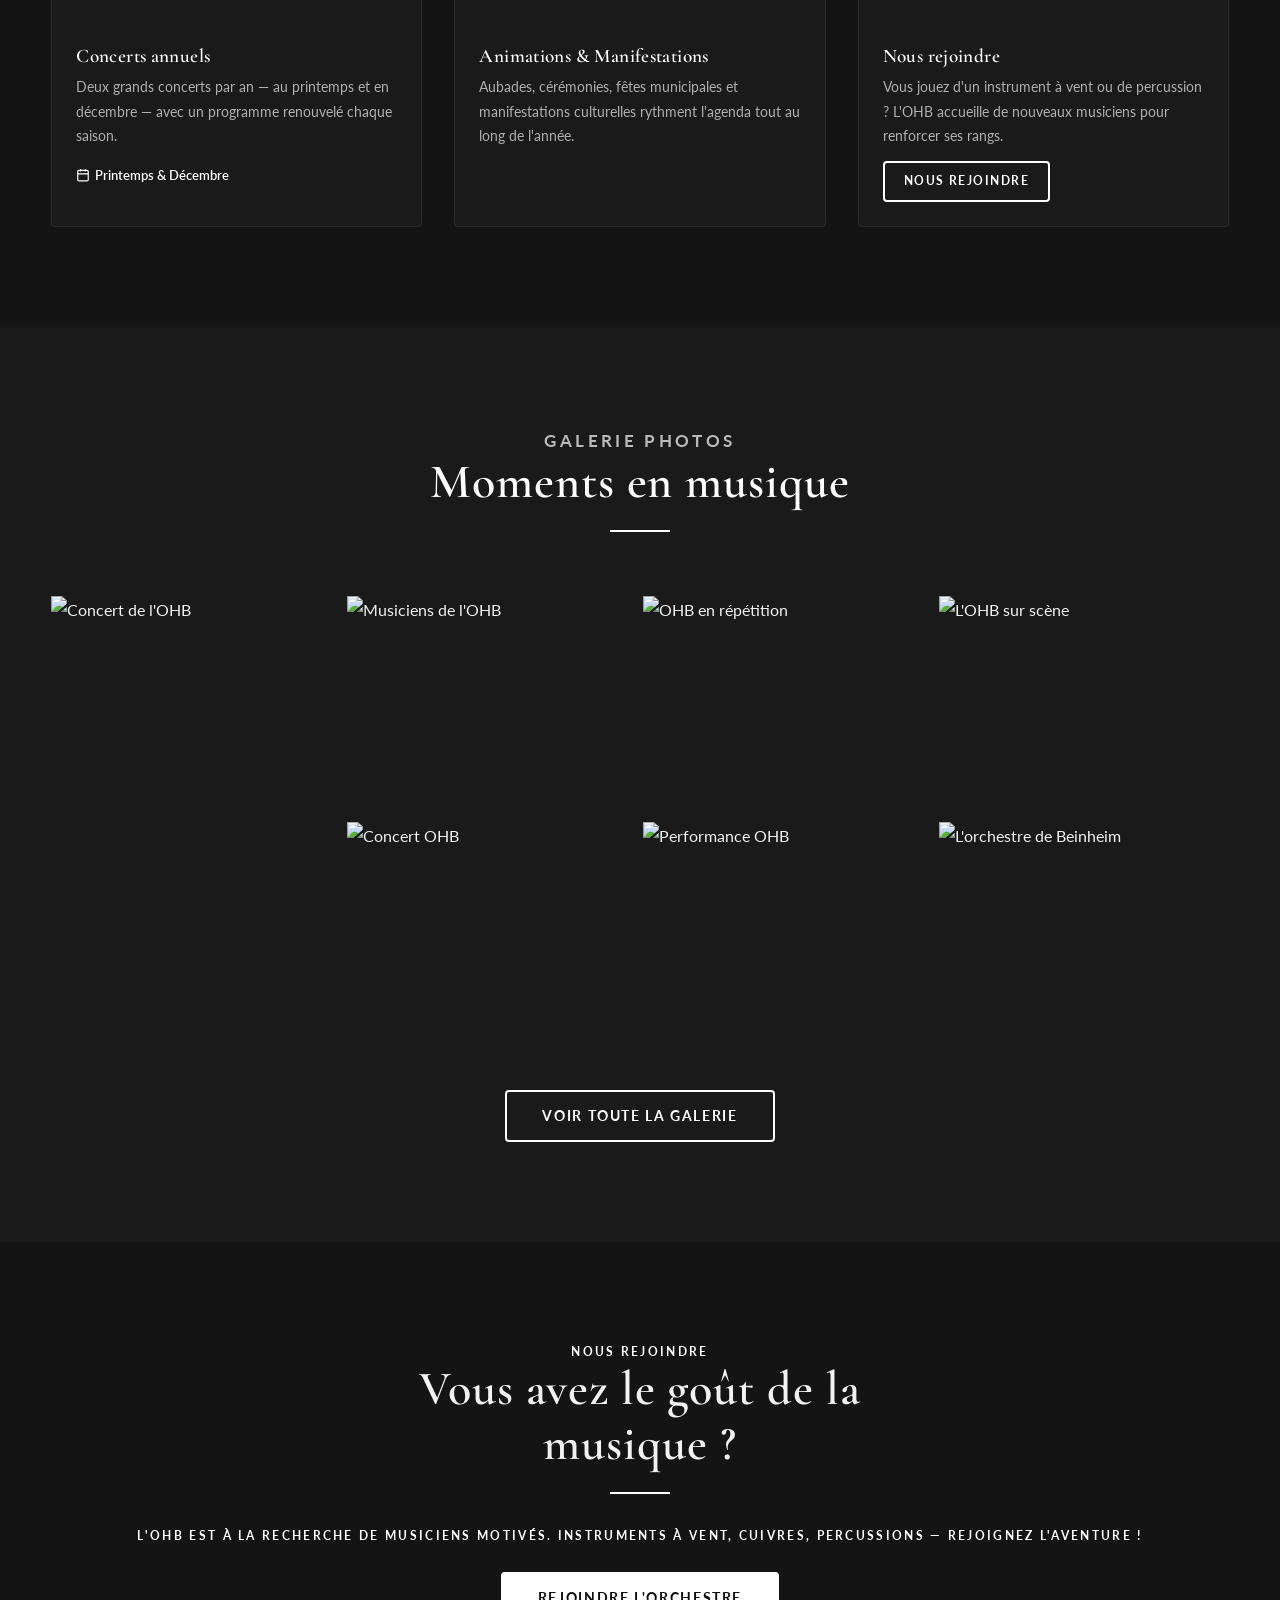
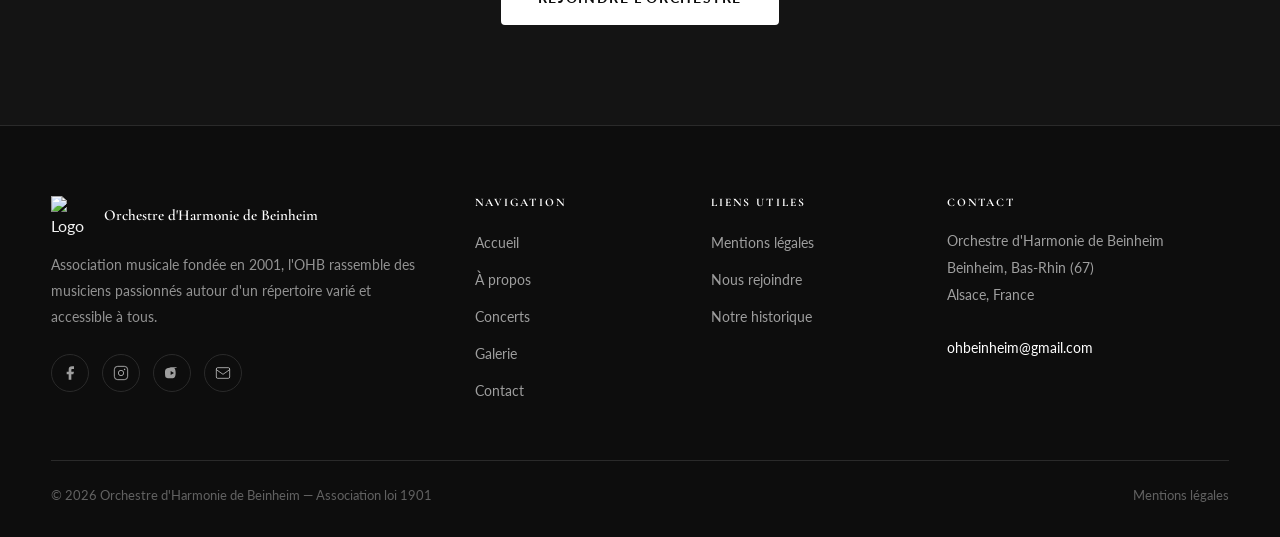
==== commit f6762bb8: "Add fav icon" ====
--- a/html/index.html
+++ b/html/index.html
@@ -9,6 +9,14 @@
   <link rel="preconnect" href="https://fonts.gstatic.com" crossorigin />
   <link href="https://fonts.googleapis.com/css2?family=Cormorant+Garamond:ital,wght@0,400;0,600;0,700;1,400;1,600&family=Lato:wght@300;400;700&display=swap" rel="stylesheet" />
   <link rel="stylesheet" href="../css/style.css" />
+
+  <!-- FAVICON de l'onglet -->
+  <link rel="icon" type="image/x-icon" href="../favicon.ico" />
+  <link rel="icon" type="image/png" sizes="32x32" href="../favicon-32x32.png" />
+  <link rel="icon" type="image/png" sizes="16x16" href="../favicon-16x16.png" />
+  <link rel="apple-touch-icon" sizes="180x180" href="../apple-touch-icon.png" />
+  <link rel="manifest" href="../site.webmanifest" />
+
 </head>
 <body>
 
--- a/css/style.css
+++ b/css/style.css
@@ -1338,4 +1338,16 @@
   aspect-ratio: 2/3;
   height: auto;
   max-width: unset;
+}
+
+
+@media (max-width: 768px) {
+  .concerts-tabs {
+    flex-wrap: wrap;
+    gap: .3rem;
+  }
+  .tab-btn {
+    padding: .5rem .8rem;
+    font-size: .68rem;
+  }
 }
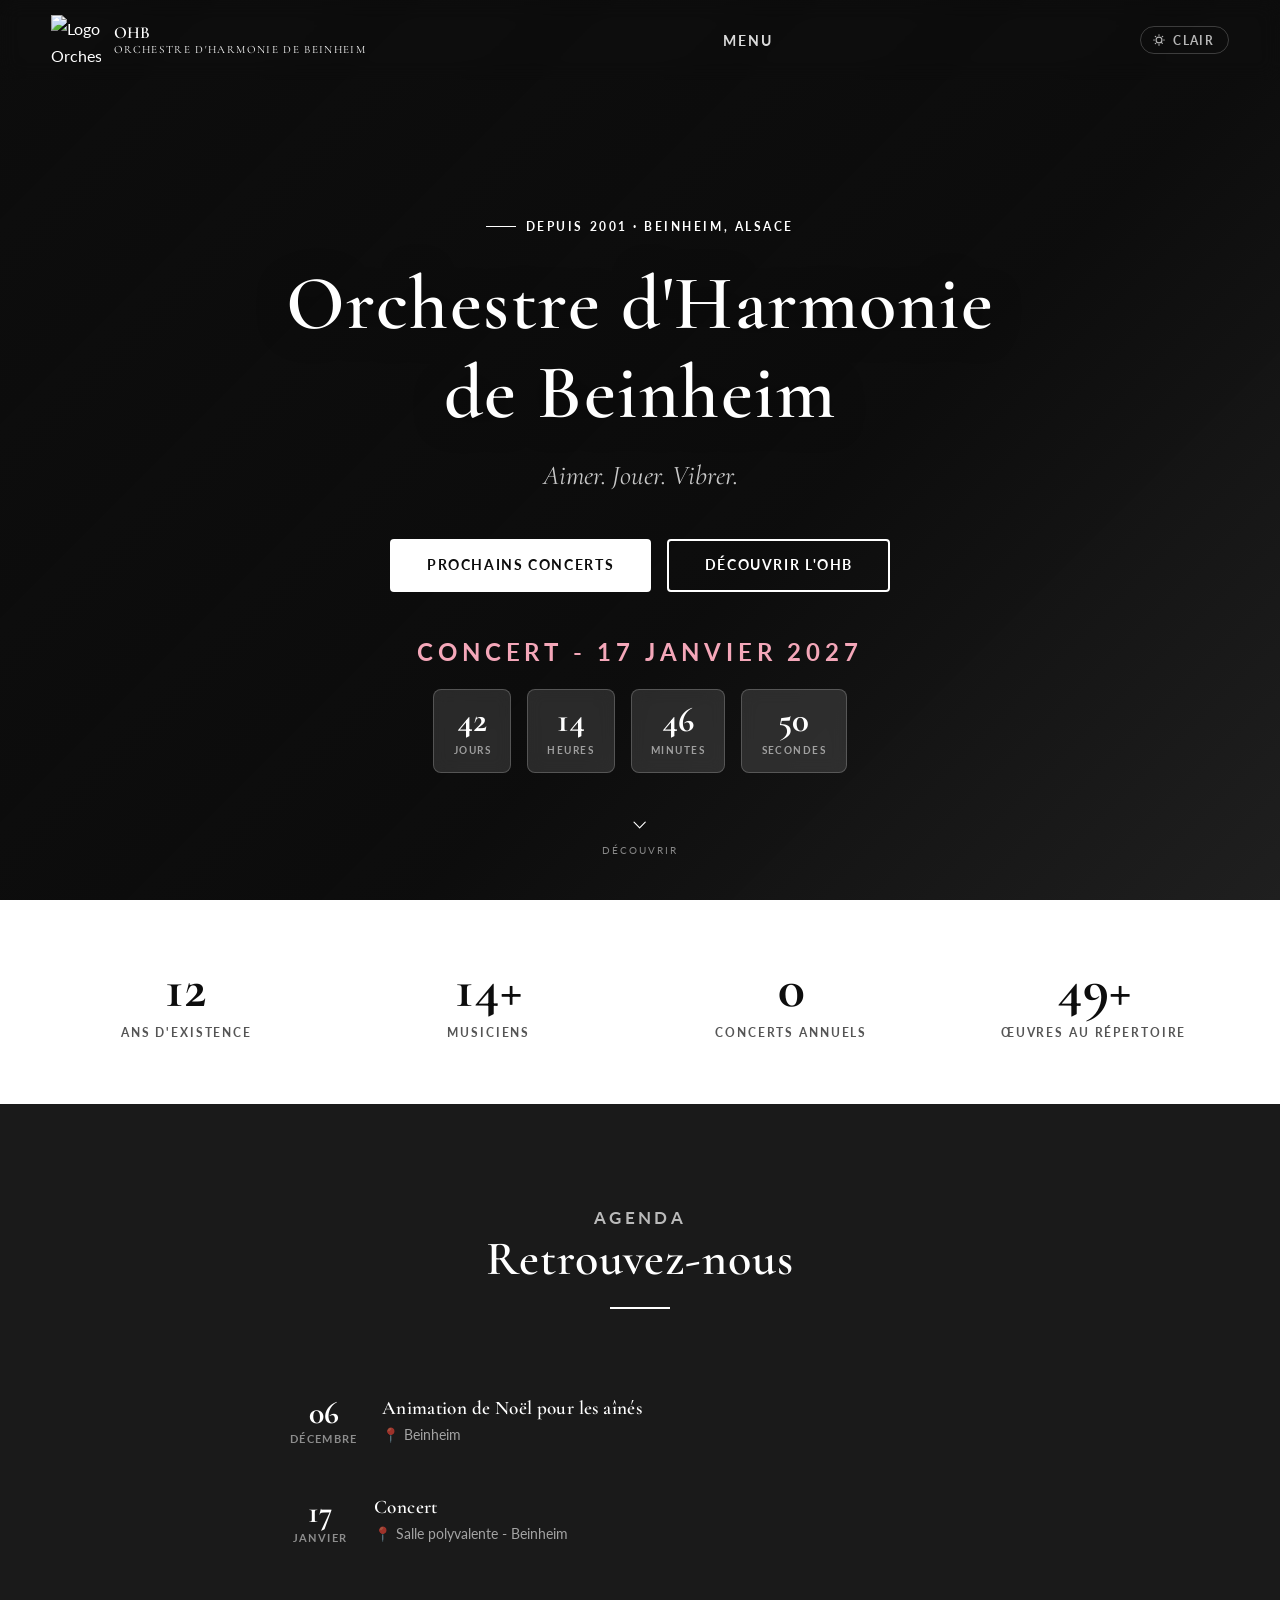
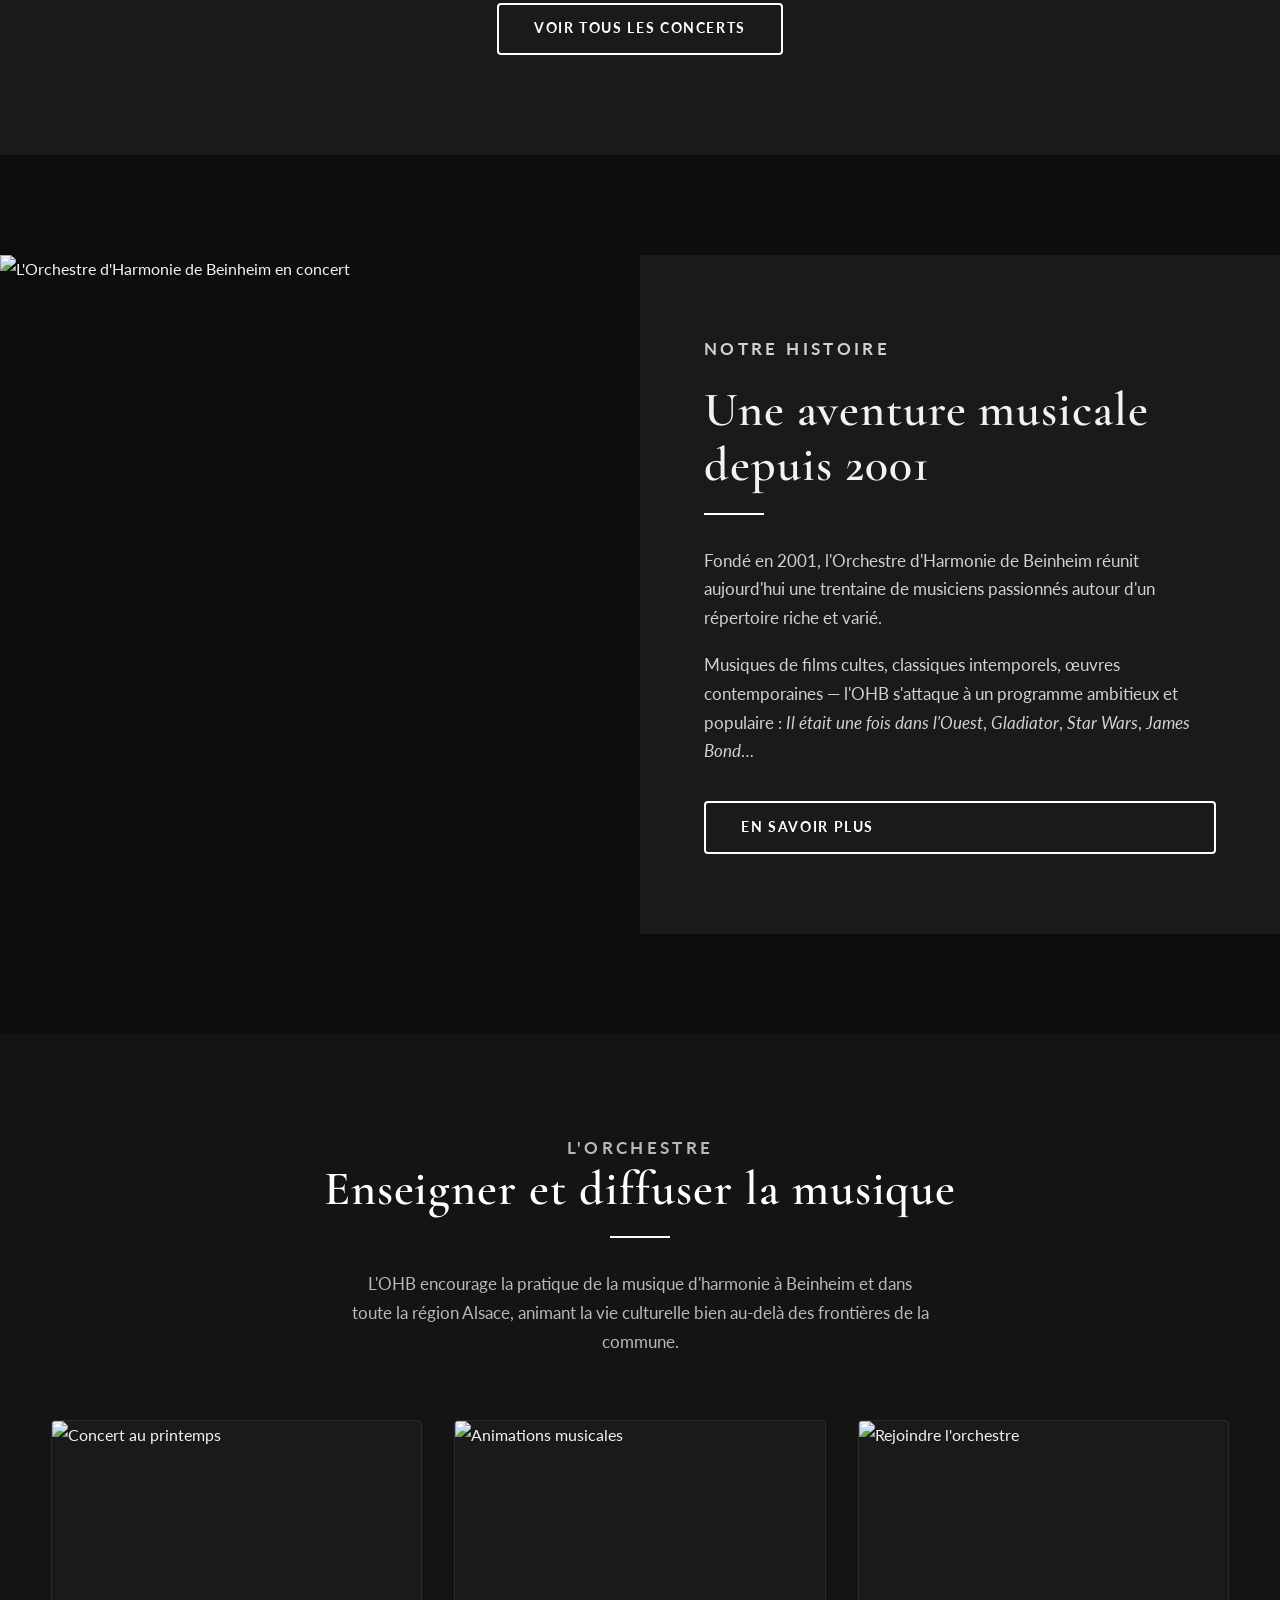
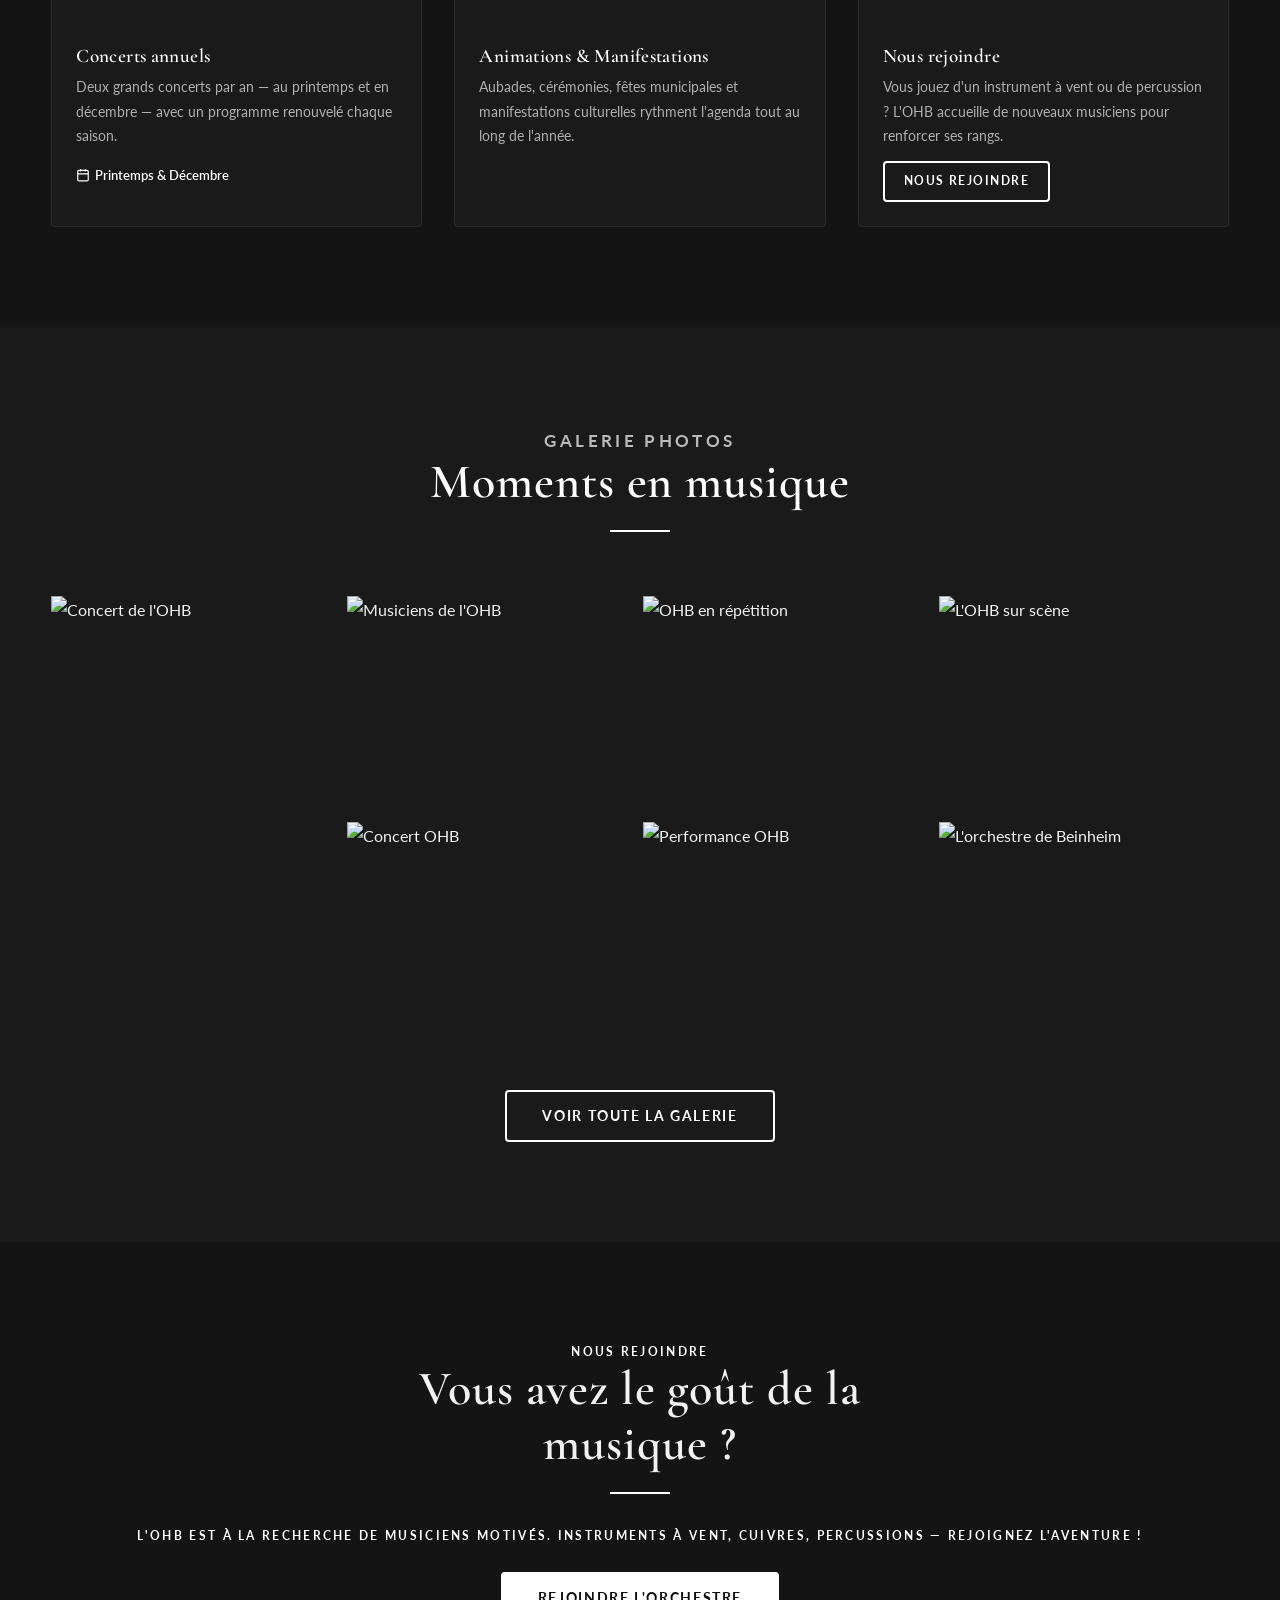
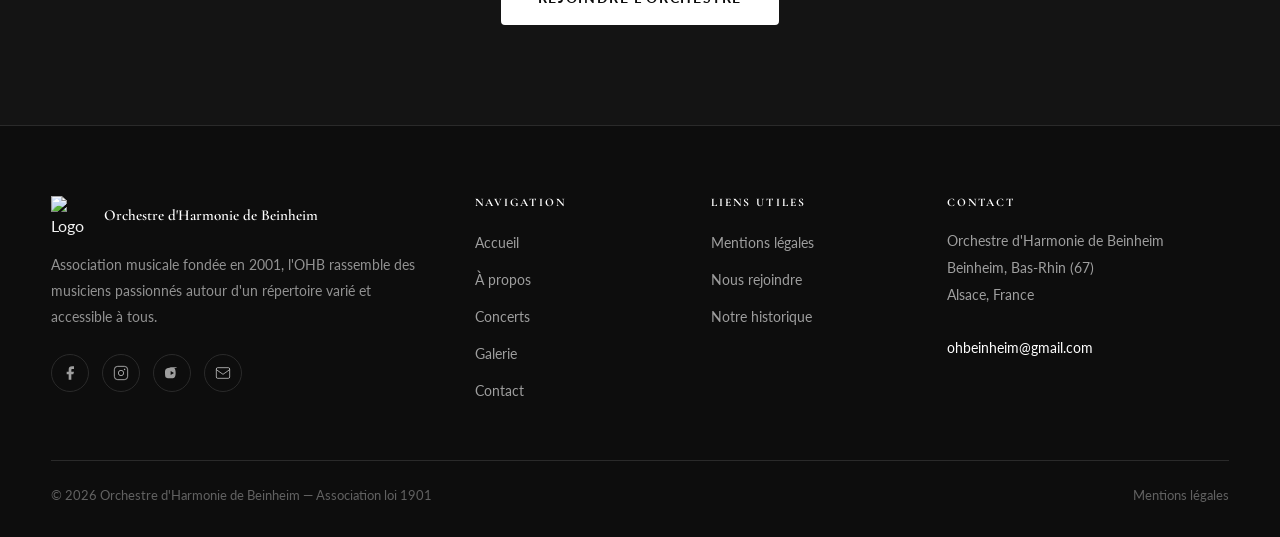
==== commit c1f5fdce: "Ajout du concert de janvier, modification ReadMe, Début du Favicon (Pas fini), Modification de la pa" ====
--- a/html/index.html
+++ b/html/index.html
@@ -84,12 +84,10 @@
           <a href="a-propos.html" class="btn">Découvrir l'OHB</a>
         </div>
 
-        <!-- Compteur de temps avant prochain évènement
-
         <div id="countdown-hero" style="margin-top:2.5rem;text-align:center">
           <p style="font-size:1.5rem;font-weight:700;letter-spacing:.2em;text-transform:uppercase;
                      color:#F4A7B9;margin-bottom:1rem">
-             Concert des 25 ans — 6 juin 2026 à 19h !
+             Concert - 17 Janvier 2027
           </p>
           <div style="display:flex;gap:1rem;flex-wrap:wrap;justify-content:center">
             <div style="background:rgba(255,255,255,.12);backdrop-filter:blur(8px);border:1px solid rgba(255,255,255,.2);
@@ -122,7 +120,6 @@
             </div>
         </div>
       
-        -->
 
       </div>
     </div>
@@ -157,24 +154,24 @@
         <!-- Événement 3 -->
         <div style="display:flex;gap:1.5rem;align-items:flex-start;padding:1.5rem 0">
           <div style="text-align:center;min-width:60px">
-            <div style="font-family:var(--ff-display);font-size:2rem;font-weight:700;color:var(--gold);line-height:1">21</div>
-            <div style="font-size:.7rem;font-weight:700;letter-spacing:.12em;text-transform:uppercase;color:rgba(var(--txt-rgb),.5)">Juin</div>
+            <div style="font-family:var(--ff-display);font-size:2rem;font-weight:700;color:var(--gold);line-height:1">06</div>
+            <div style="font-size:.7rem;font-weight:700;letter-spacing:.12em;text-transform:uppercase;color:rgba(var(--txt-rgb),.5)">Décembre</div>
           </div>
           <div>
-            <h4 style="color:var(--white);margin-bottom:.3rem">Animation de 11h30 à 12h15</h4>
-            <p style="font-size:.88rem;color:rgba(var(--txt-rgb),.6)">📍 Seltz</p>
+            <h4 style="color:var(--white);margin-bottom:.3rem">Animation de Noël pour les aînés</h4>
+            <p style="font-size:.88rem;color:rgba(var(--txt-rgb),.6)">📍 Beinheim</p>
           </div>
         </div>
 
         <!-- Événement 4 -->
         <div style="display:flex;gap:1.5rem;align-items:flex-start;padding:1.5rem 0">
           <div style="text-align:center;min-width:60px">
-            <div style="font-family:var(--ff-display);font-size:2rem;font-weight:700;color:var(--gold);line-height:1">----</div>
-            <div style="font-size:.7rem;font-weight:700;letter-spacing:.12em;text-transform:uppercase;color:rgba(var(--txt-rgb),.5)">Juillet</div>
+            <div style="font-family:var(--ff-display);font-size:2rem;font-weight:700;color:var(--gold);line-height:1">17</div>
+            <div style="font-size:.7rem;font-weight:700;letter-spacing:.12em;text-transform:uppercase;color:rgba(var(--txt-rgb),.5)">Janvier</div>
           </div>
           <div>
-            <h4 style="color:var(--white);margin-bottom:.3rem">Animation</h4>
-            <p style="font-size:.88rem;color:rgba(var(--txt-rgb),.6)">📍 EuropaPark (Rust en Allemagne)</p>
+            <h4 style="color:var(--white);margin-bottom:.3rem">Concert</h4>
+            <p style="font-size:.88rem;color:rgba(var(--txt-rgb),.6)">📍 Salle polyvalente - Beinheim</p>
           </div>
         </div>
 
--- a/css/style.css
+++ b/css/style.css
@@ -1350,4 +1350,35 @@
     padding: .5rem .8rem;
     font-size: .68rem;
   }
+}
+
+/* ─── BOUTON RETOUR EN HAUT ──────────────────────────────────── */
+.back-to-top {
+  position: fixed;
+  bottom: 2rem;
+  right: 2rem;
+  width: 48px;
+  height: 48px;
+  background: var(--gold);
+  color: var(--noir);
+  border: none;
+  border-radius: 50%;
+  display: flex;
+  align-items: center;
+  justify-content: center;
+  cursor: pointer;
+  opacity: 0;
+  visibility: hidden;
+  transform: translateY(10px);
+  transition: opacity .3s ease, transform .3s ease, visibility .3s;
+  box-shadow: var(--shadow-lg);
+  z-index: 900;
+}
+.back-to-top.visible {
+  opacity: 1;
+  visibility: visible;
+  transform: translateY(0);
+}
+.back-to-top:hover {
+  background: var(--gold-light);
 }
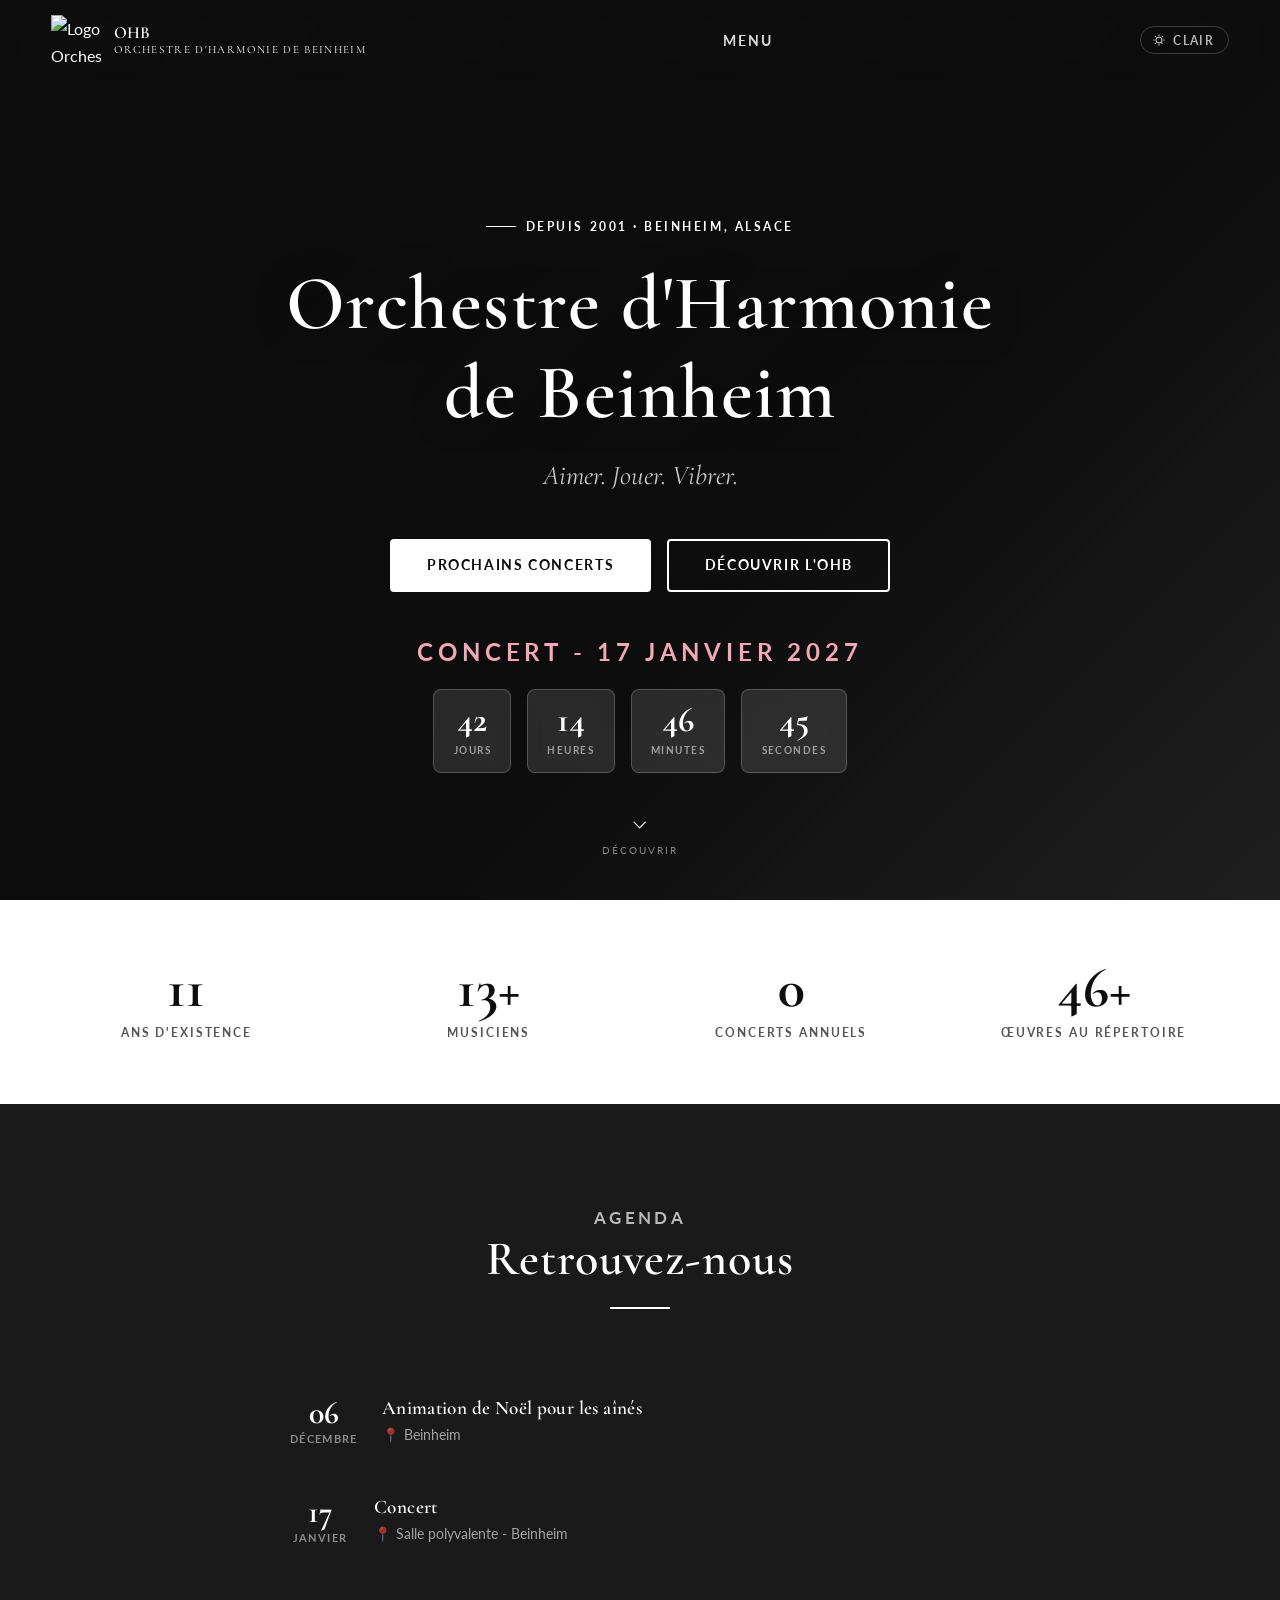
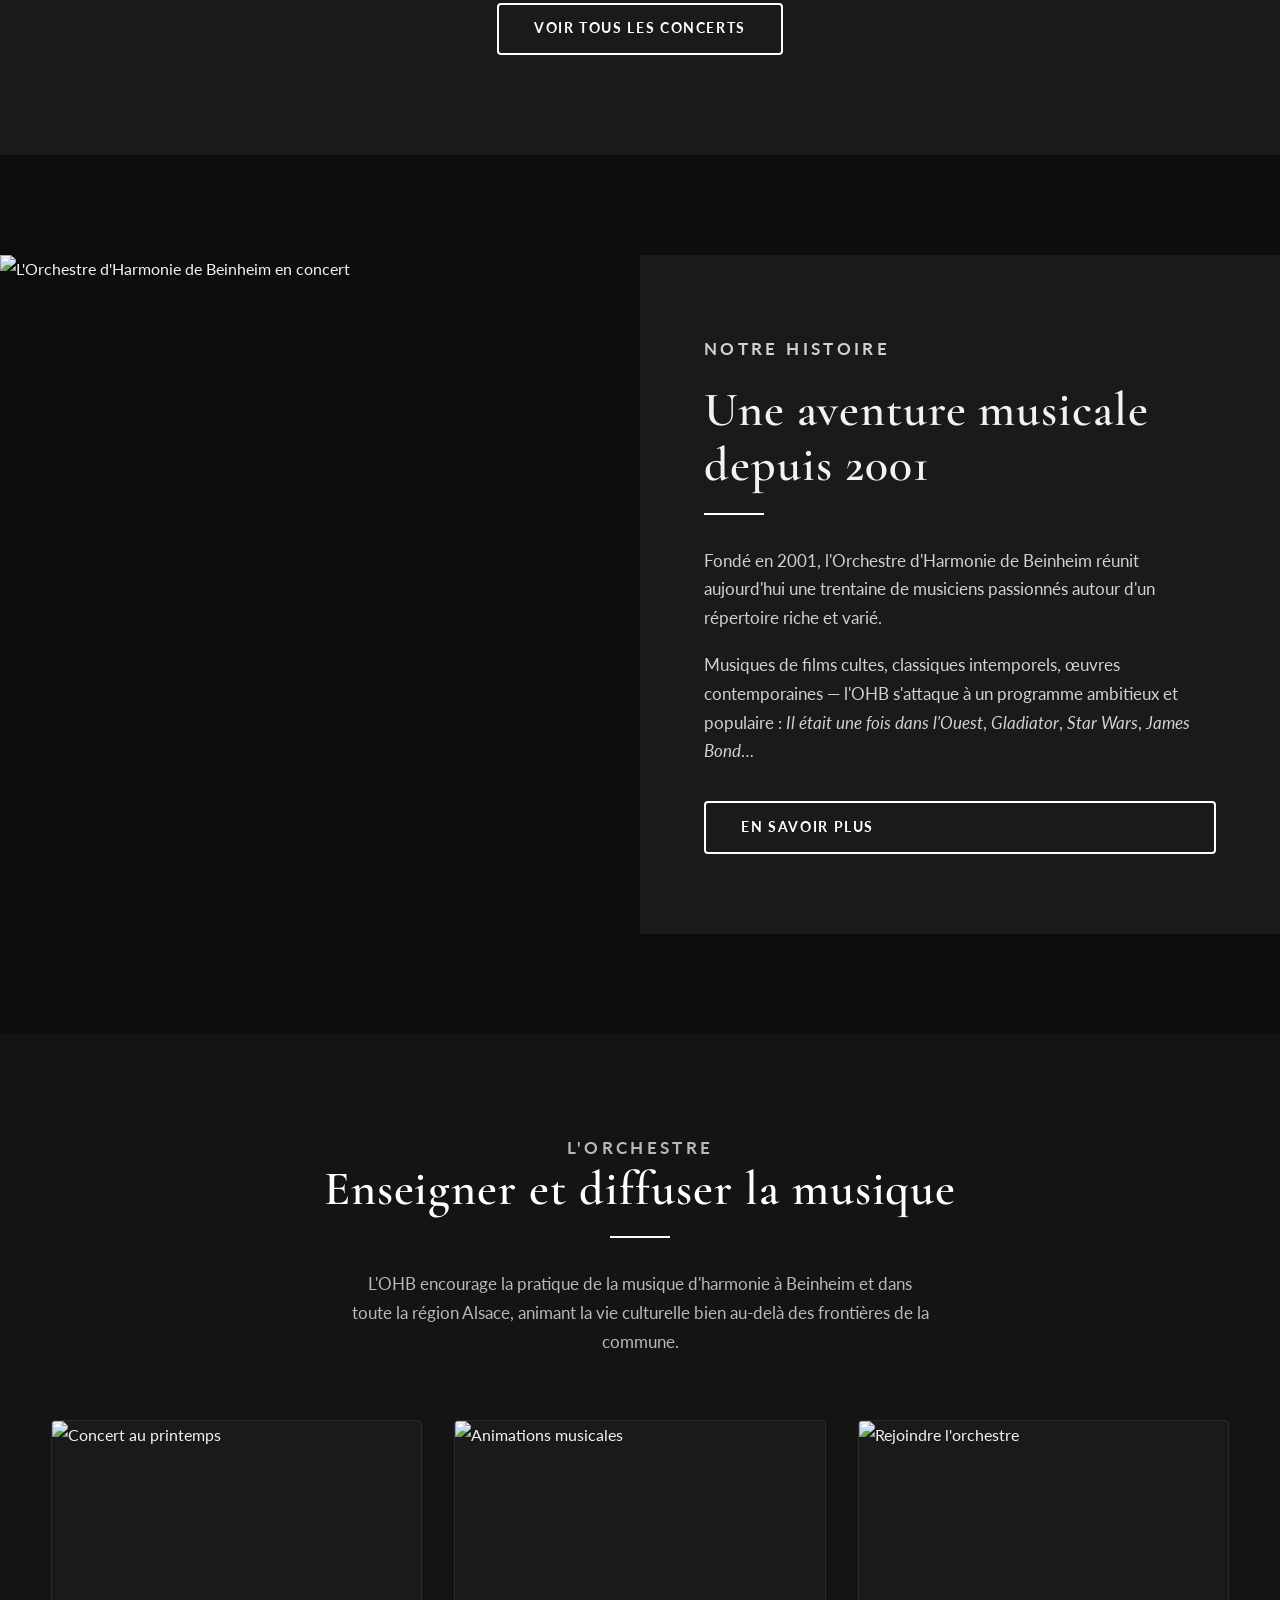
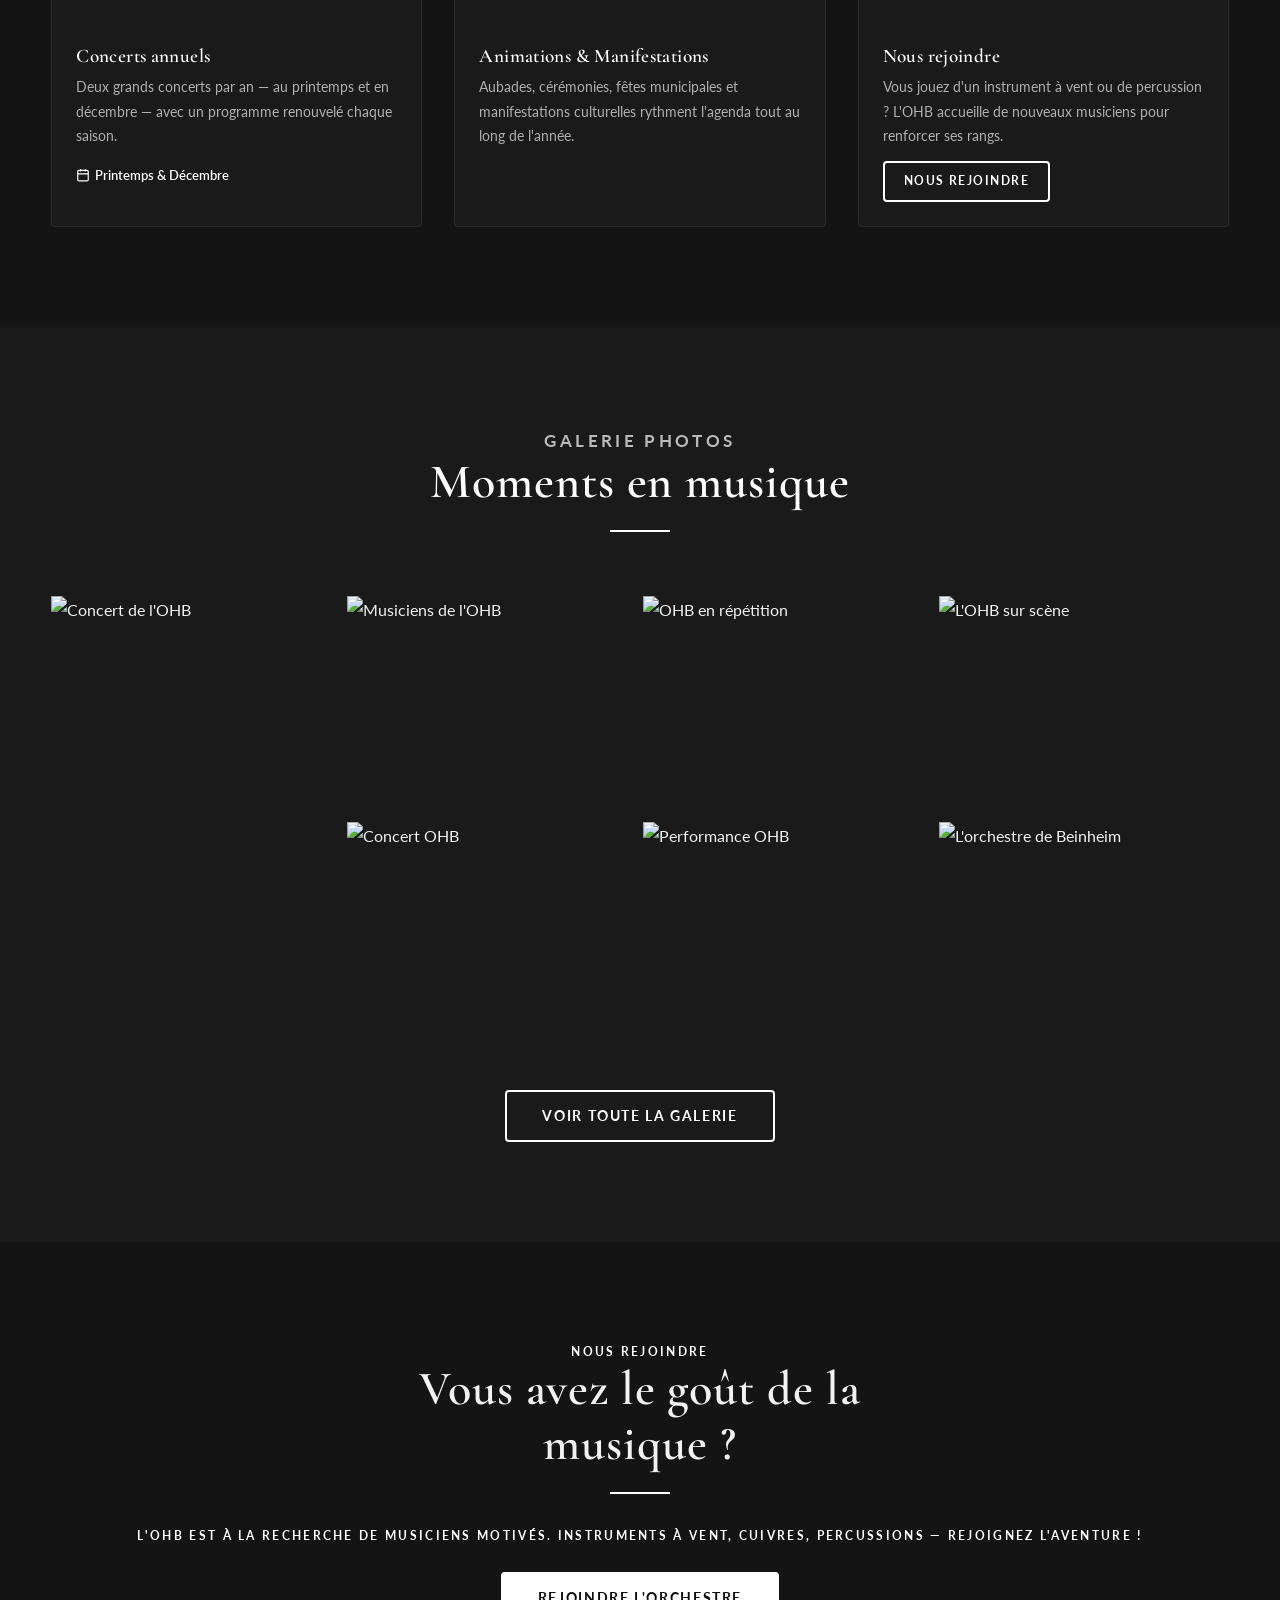
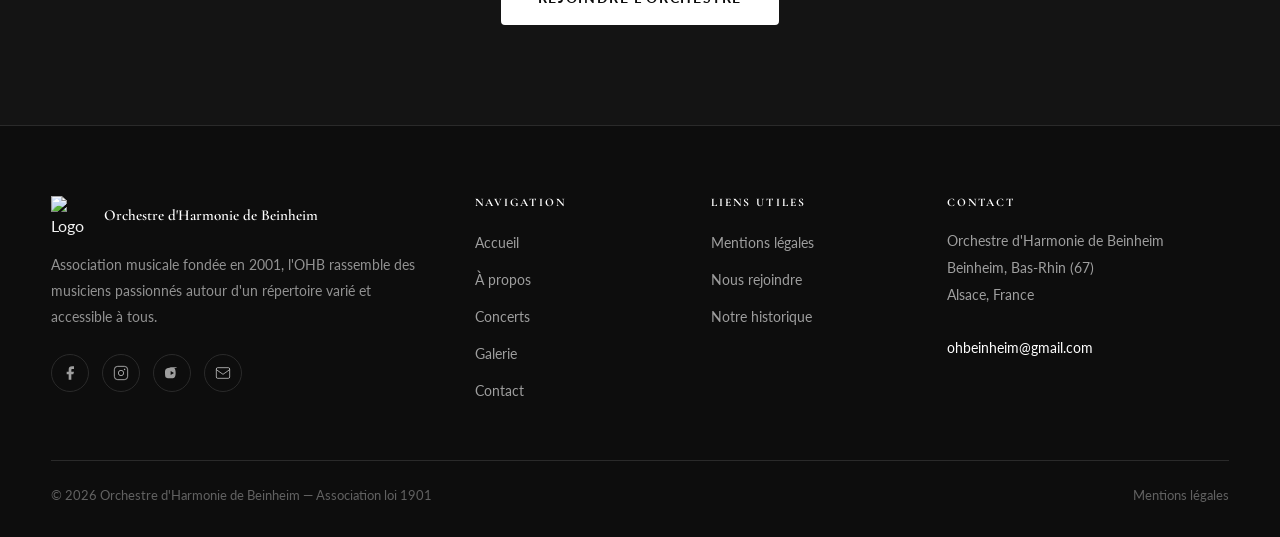
==== commit e223f39d: "Create folder favicon and move file favicon into it" ====
--- a/html/index.html
+++ b/html/index.html
@@ -11,11 +11,11 @@
   <link rel="stylesheet" href="../css/style.css" />
 
   <!-- FAVICON de l'onglet -->
-  <link rel="icon" type="image/x-icon" href="../favicon.ico" />
-  <link rel="icon" type="image/png" sizes="32x32" href="../favicon-32x32.png" />
-  <link rel="icon" type="image/png" sizes="16x16" href="../favicon-16x16.png" />
-  <link rel="apple-touch-icon" sizes="180x180" href="../apple-touch-icon.png" />
-  <link rel="manifest" href="../site.webmanifest" />
+  <link rel="icon" type="image/x-icon" href="../favicon/favicon.ico" />
+  <link rel="icon" type="image/png" sizes="32x32" href="../favicon/favicon-32x32.png" />
+  <link rel="icon" type="image/png" sizes="16x16" href="../favicon/favicon-16x16.png" />
+  <link rel="apple-touch-icon" sizes="180x180" href="../favicon/apple-touch-icon.png" />
+  <link rel="manifest" href="../favicon/site.webmanifest" />
 
 </head>
 <body>
